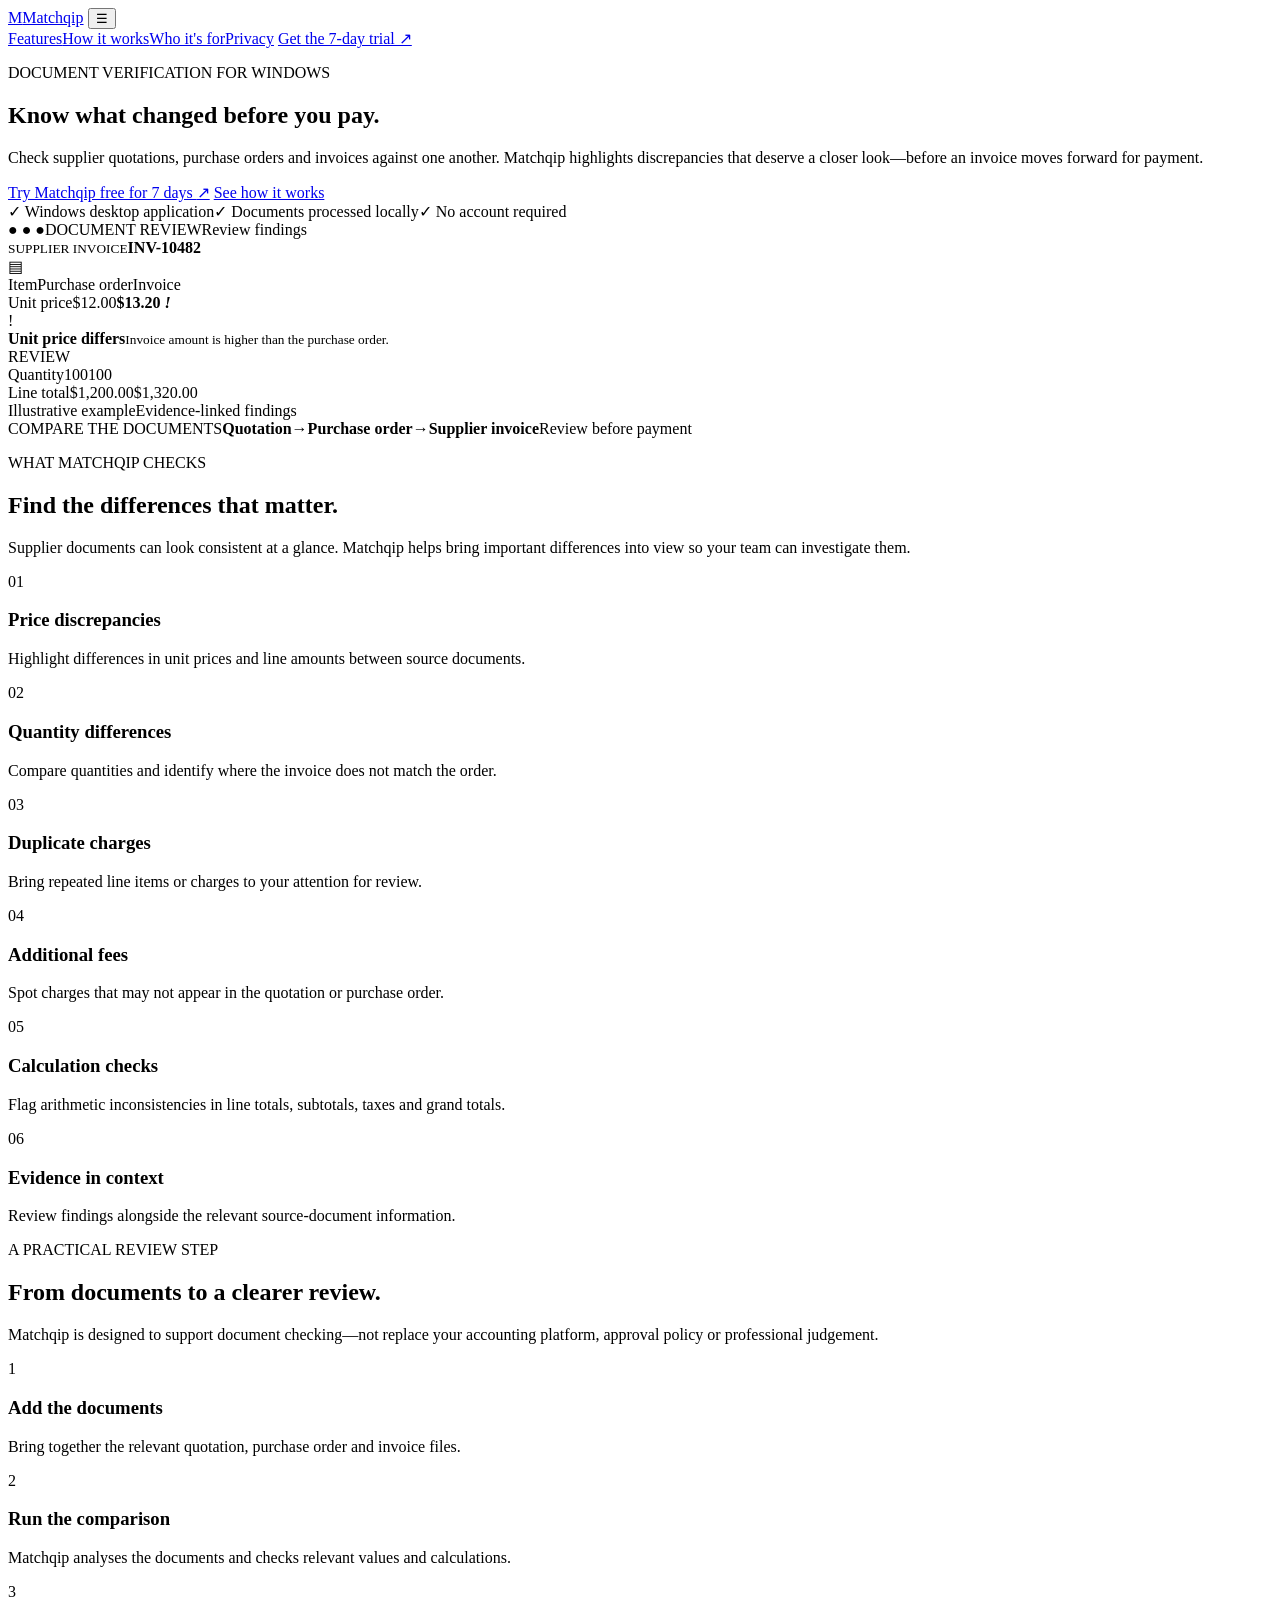
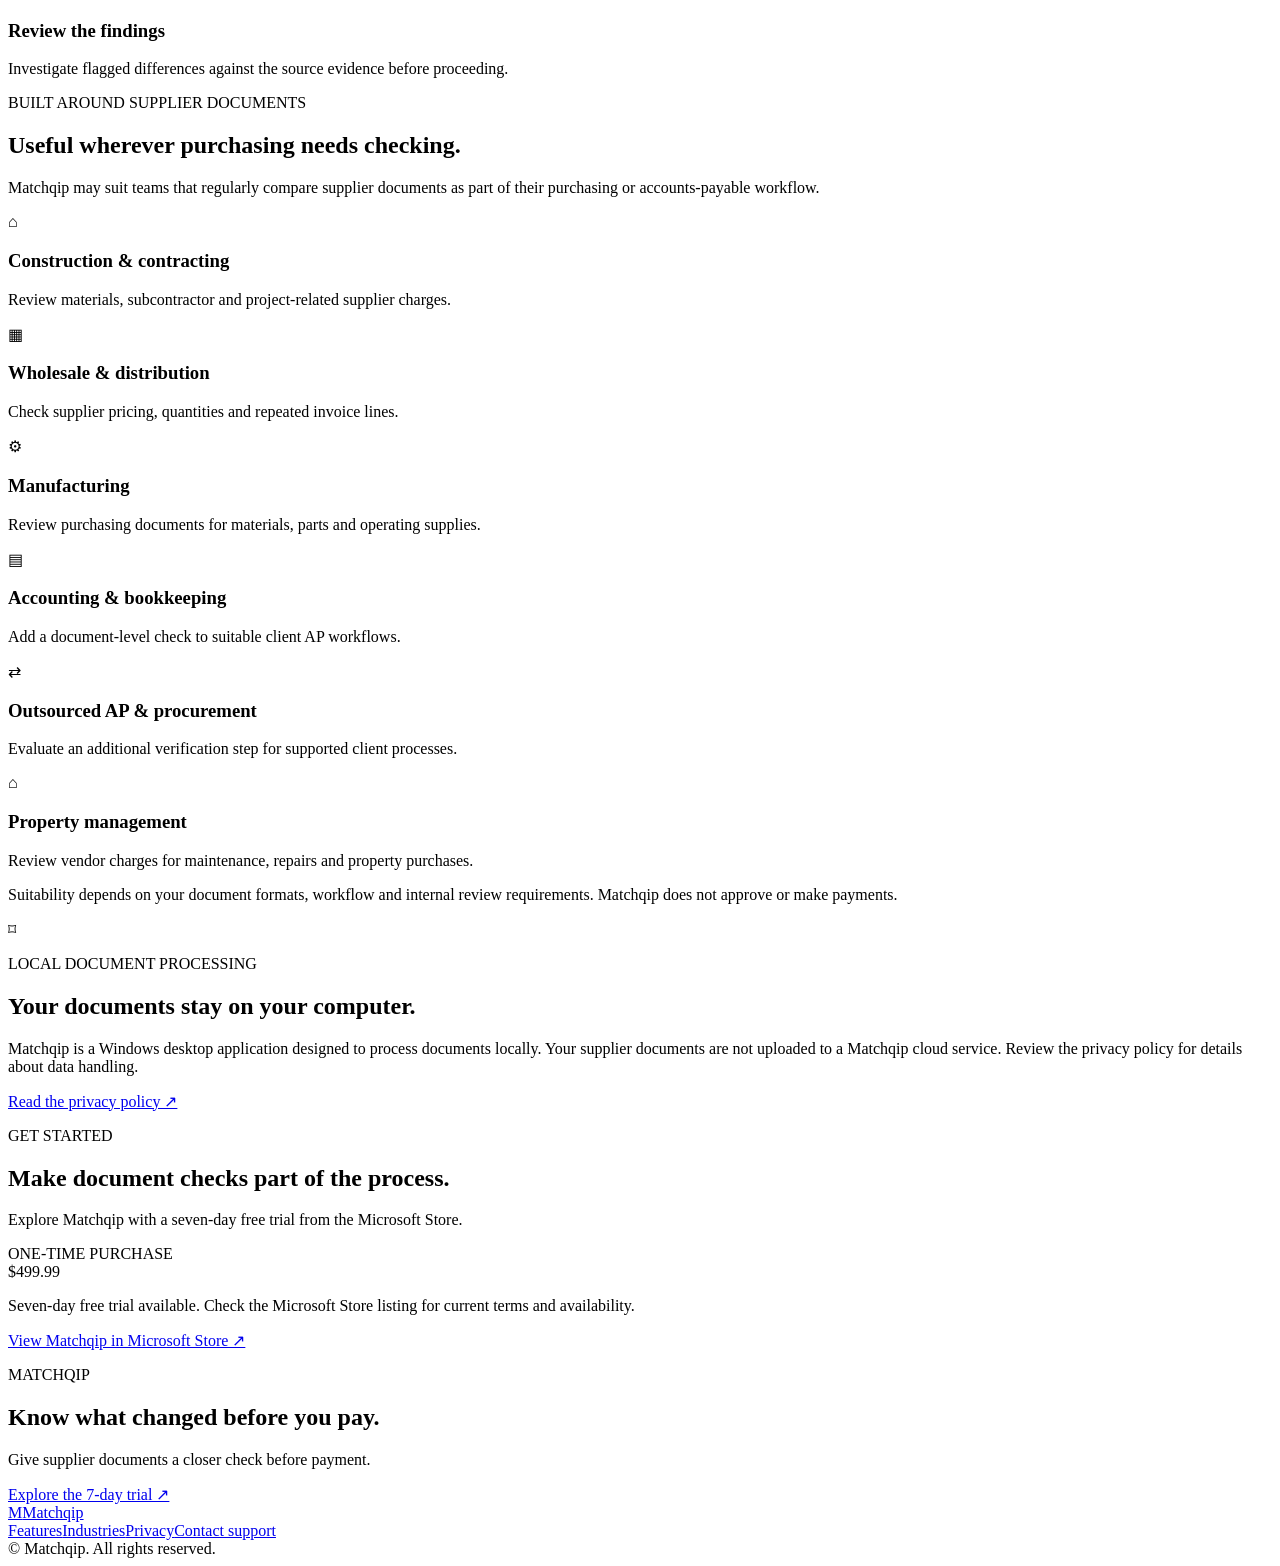
==== index.html @ 27807f55 "Add files via upload" ====
<!doctype html>
<html lang="en">
<head>
  <meta charset="utf-8">
  <meta name="viewport" content="width=device-width, initial-scale=1">
  <title>Matchqip | Verify invoices, quotes and purchase orders before payment</title>
  <meta name="description" content="Matchqip is a Windows desktop tool that compares supplier quotes, purchase orders and invoices, highlighting price, quantity, duplicate-charge and calculation discrepancies.">
  <meta name="theme-color" content="#101827">
  <link rel="canonical" href="https://matchqip.com/">
  <link rel="icon" href="/assets/favicon.svg" type="image/svg+xml">
  <link rel="stylesheet" href="/assets/styles.css">
  <script type="application/ld+json">
  {"@context":"https://schema.org","@type":"SoftwareApplication","name":"Matchqip","applicationCategory":"BusinessApplication","operatingSystem":"Windows","description":"Desktop document verification software for comparing supplier quotations, purchase orders and invoices before payment.","offers":{"@type":"Offer","price":"499.99","priceCurrency":"USD","url":"https://apps.microsoft.com/detail/9PFFLCGH7S1T"},"url":"https://matchqip.com/"}
  </script>
</head>
<body>
<header class="site-header">
  <div class="container nav-wrap">
    <a class="brand" href="/" aria-label="Matchqip home"><span class="brand-mark">M</span><span>Matchqip</span></a>
    <button class="menu-toggle" aria-label="Open navigation" aria-expanded="false">☰</button>
    <nav class="main-nav" aria-label="Main navigation">
      <a href="#features">Features</a><a href="#how-it-works">How it works</a><a href="#industries">Who it's for</a><a href="#privacy">Privacy</a>
      <a class="nav-cta" href="https://apps.microsoft.com/detail/9PFFLCGH7S1T" target="_blank" rel="noopener">Get the 7-day trial ↗</a>
    </nav>
  </div>
</header>
<main>
  <section class="hero">
    <div class="container hero-grid">
      <div class="hero-copy">
        <p class="eyebrow"><span class="eyebrow-dot"></span> DOCUMENT VERIFICATION FOR WINDOWS</p>
        <h1>Know what changed <span>before you pay.</span></h1>
        <p class="hero-lede">Check supplier quotations, purchase orders and invoices against one another. Matchqip highlights discrepancies that deserve a closer look—before an invoice moves forward for payment.</p>
        <div class="hero-actions">
          <a class="button button-primary" href="https://apps.microsoft.com/detail/9PFFLCGH7S1T" target="_blank" rel="noopener">Try Matchqip free for 7 days <span>↗</span></a>
          <a class="button button-secondary" href="#how-it-works">See how it works</a>
        </div>
        <div class="hero-proof"><span>✓ Windows desktop application</span><span>✓ Documents processed locally</span><span>✓ No account required</span></div>
      </div>
      <div class="visual-card" aria-label="Illustration of a document discrepancy review">
        <div class="visual-top"><span class="window-dots">● ● ●</span><span>DOCUMENT REVIEW</span><span class="status-pill">Review findings</span></div>
        <div class="doc-heading"><div><small>SUPPLIER INVOICE</small><strong>INV-10482</strong></div><span class="doc-icon">▤</span></div>
        <div class="doc-row doc-muted"><span>Item</span><span>Purchase order</span><span>Invoice</span></div>
        <div class="doc-row"><span>Unit price</span><span>$12.00</span><b class="difference">$13.20 <i>!</i></b></div>
        <div class="finding"><span class="finding-icon">!</span><div><strong>Unit price differs</strong><small>Invoice amount is higher than the purchase order.</small></div><span class="finding-tag">REVIEW</span></div>
        <div class="doc-row"><span>Quantity</span><span>100</span><span>100</span></div>
        <div class="doc-row"><span>Line total</span><span>$1,200.00</span><span>$1,320.00</span></div>
        <div class="visual-foot"><span>Illustrative example</span><span>Evidence-linked findings</span></div>
      </div>
    </div>
  </section>
  <section class="trust-strip"><div class="container trust-inner"><span>COMPARE THE DOCUMENTS</span><b>Quotation</b><span class="arrow">→</span><b>Purchase order</b><span class="arrow">→</span><b>Supplier invoice</b><span class="trust-end">Review before payment</span></div></section>
  <section class="section" id="features">
    <div class="container">
      <div class="section-intro"><p class="eyebrow">WHAT MATCHQIP CHECKS</p><h2>Find the differences that matter.</h2><p>Supplier documents can look consistent at a glance. Matchqip helps bring important differences into view so your team can investigate them.</p></div>
      <div class="feature-grid">
        <article class="feature"><span class="feature-number">01</span><h3>Price discrepancies</h3><p>Highlight differences in unit prices and line amounts between source documents.</p></article>
        <article class="feature"><span class="feature-number">02</span><h3>Quantity differences</h3><p>Compare quantities and identify where the invoice does not match the order.</p></article>
        <article class="feature"><span class="feature-number">03</span><h3>Duplicate charges</h3><p>Bring repeated line items or charges to your attention for review.</p></article>
        <article class="feature"><span class="feature-number">04</span><h3>Additional fees</h3><p>Spot charges that may not appear in the quotation or purchase order.</p></article>
        <article class="feature"><span class="feature-number">05</span><h3>Calculation checks</h3><p>Flag arithmetic inconsistencies in line totals, subtotals, taxes and grand totals.</p></article>
        <article class="feature"><span class="feature-number">06</span><h3>Evidence in context</h3><p>Review findings alongside the relevant source-document information.</p></article>
      </div>
    </div>
  </section>
  <section class="section section-dark" id="how-it-works">
    <div class="container split">
      <div><p class="eyebrow eyebrow-light">A PRACTICAL REVIEW STEP</p><h2>From documents to a clearer review.</h2><p class="dark-lede">Matchqip is designed to support document checking—not replace your accounting platform, approval policy or professional judgement.</p></div>
      <div class="steps">
        <div class="step"><span>1</span><div><h3>Add the documents</h3><p>Bring together the relevant quotation, purchase order and invoice files.</p></div></div>
        <div class="step"><span>2</span><div><h3>Run the comparison</h3><p>Matchqip analyses the documents and checks relevant values and calculations.</p></div></div>
        <div class="step"><span>3</span><div><h3>Review the findings</h3><p>Investigate flagged differences against the source evidence before proceeding.</p></div></div>
      </div>
    </div>
  </section>
  <section class="section" id="industries">
    <div class="container">
      <div class="section-intro"><p class="eyebrow">BUILT AROUND SUPPLIER DOCUMENTS</p><h2>Useful wherever purchasing needs checking.</h2><p>Matchqip may suit teams that regularly compare supplier documents as part of their purchasing or accounts-payable workflow.</p></div>
      <div class="industry-grid">
        <div class="industry"><span>⌂</span><h3>Construction & contracting</h3><p>Review materials, subcontractor and project-related supplier charges.</p></div>
        <div class="industry"><span>▦</span><h3>Wholesale & distribution</h3><p>Check supplier pricing, quantities and repeated invoice lines.</p></div>
        <div class="industry"><span>⚙</span><h3>Manufacturing</h3><p>Review purchasing documents for materials, parts and operating supplies.</p></div>
        <div class="industry"><span>▤</span><h3>Accounting & bookkeeping</h3><p>Add a document-level check to suitable client AP workflows.</p></div>
        <div class="industry"><span>⇄</span><h3>Outsourced AP & procurement</h3><p>Evaluate an additional verification step for supported client processes.</p></div>
        <div class="industry"><span>⌂</span><h3>Property management</h3><p>Review vendor charges for maintenance, repairs and property purchases.</p></div>
      </div>
      <p class="fine-print centered">Suitability depends on your document formats, workflow and internal review requirements. Matchqip does not approve or make payments.</p>
    </div>
  </section>
  <section class="section privacy-section" id="privacy">
    <div class="container privacy-card">
      <div class="privacy-symbol">⌑</div>
      <div><p class="eyebrow">LOCAL DOCUMENT PROCESSING</p><h2>Your documents stay on your computer.</h2><p>Matchqip is a Windows desktop application designed to process documents locally. Your supplier documents are not uploaded to a Matchqip cloud service. Review the privacy policy for details about data handling.</p><a class="text-link" href="https://alkabalcharlie.github.io/matchqip-privacy/">Read the privacy policy ↗</a></div>
    </div>
  </section>
  <section class="section pricing-section">
    <div class="container pricing-card">
      <div><p class="eyebrow">GET STARTED</p><h2>Make document checks part of the process.</h2><p>Explore Matchqip with a seven-day free trial from the Microsoft Store.</p></div>
      <div class="price-box"><span class="price-label">ONE-TIME PURCHASE</span><div class="price">$499.99</div><p>Seven-day free trial available. Check the Microsoft Store listing for current terms and availability.</p><a class="button button-primary button-full" href="https://apps.microsoft.com/detail/9PFFLCGH7S1T" target="_blank" rel="noopener">View Matchqip in Microsoft Store ↗</a></div>
    </div>
  </section>
  <section class="closing"><div class="container"><p class="eyebrow eyebrow-light">MATCHQIP</p><h2>Know what changed before you pay.</h2><p>Give supplier documents a closer check before payment.</p><a class="button button-light" href="https://apps.microsoft.com/detail/9PFFLCGH7S1T" target="_blank" rel="noopener">Explore the 7-day trial ↗</a></div></section>
</main>
<footer class="site-footer"><div class="container footer-inner"><a class="brand brand-footer" href="/"><span class="brand-mark">M</span><span>Matchqip</span></a><div class="footer-links"><a href="#features">Features</a><a href="#industries">Industries</a><a href="https://alkabalcharlie.github.io/matchqip-privacy/">Privacy</a><a href="mailto:support@matchqip.com">Contact support</a></div><span class="copyright">© <span id="year"></span> Matchqip. All rights reserved.</span></div></footer>
<script src="/assets/main.js"></script>
</body>
</html>
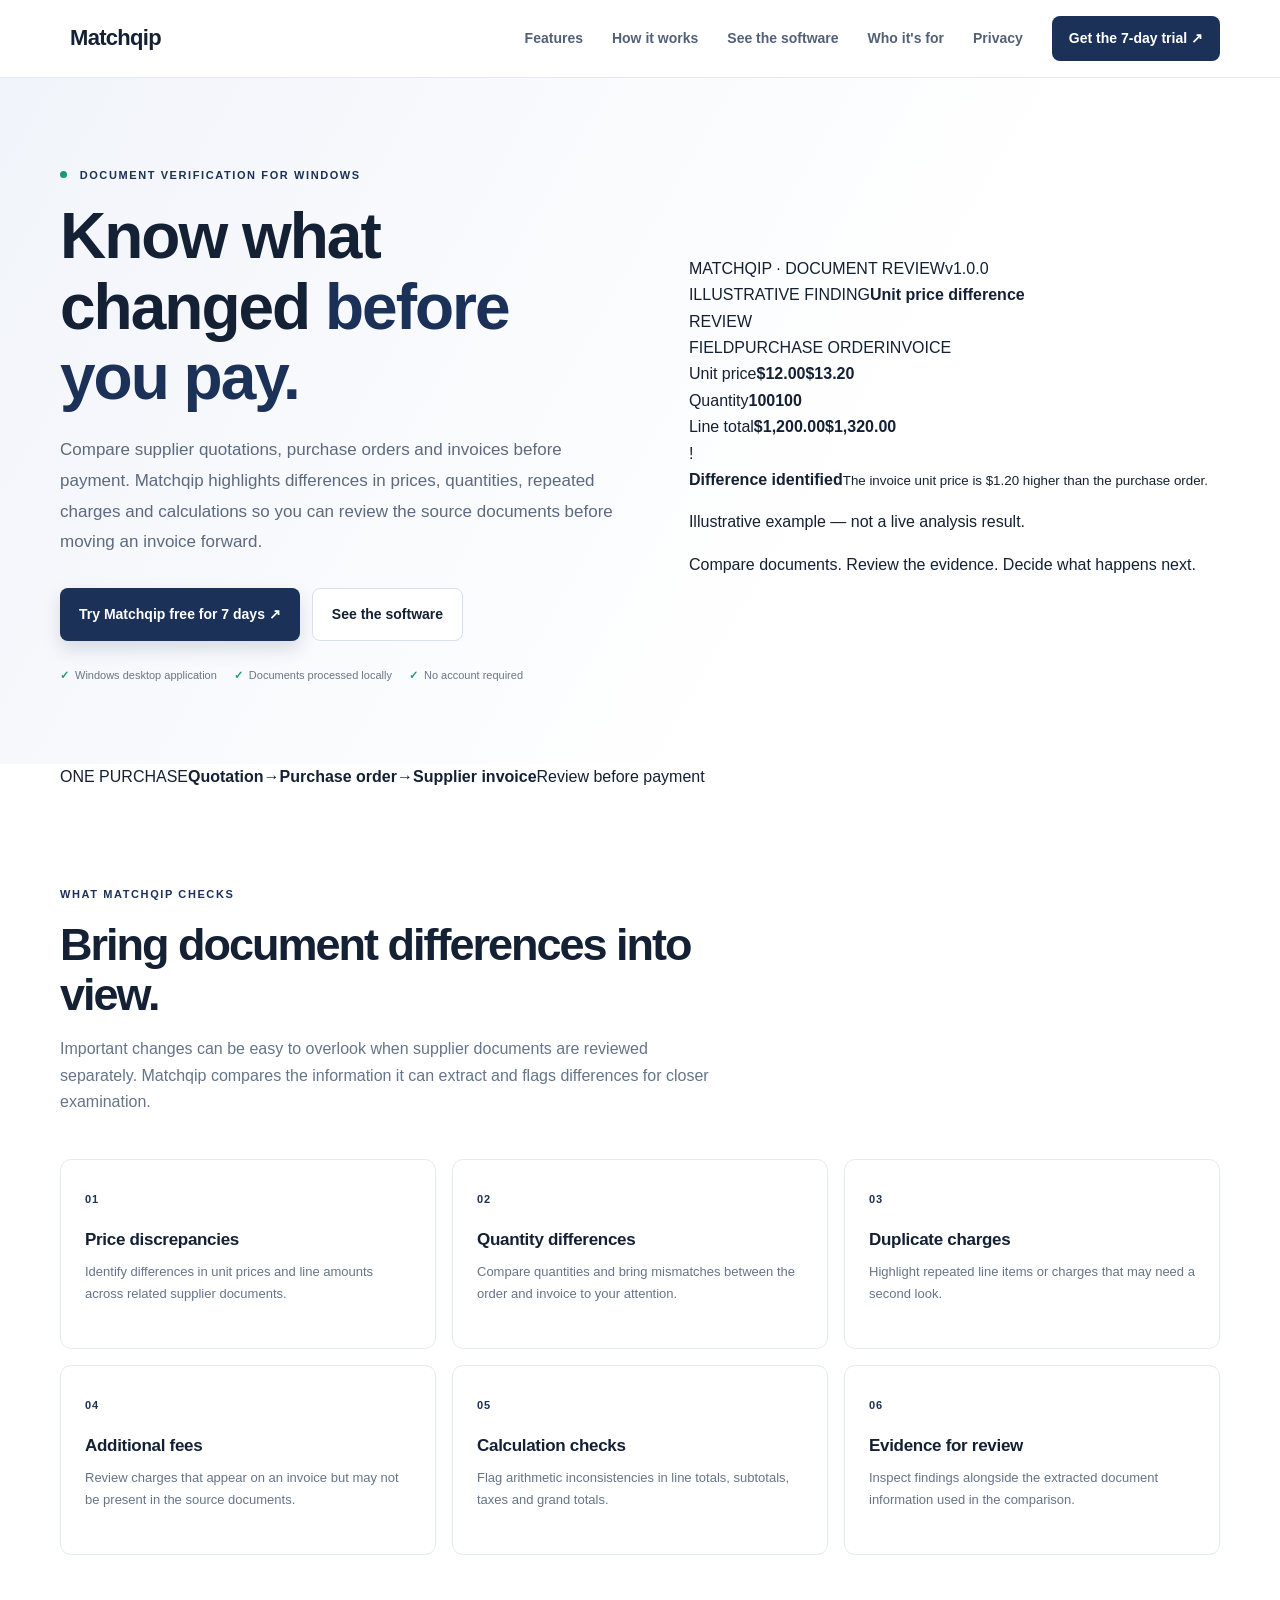
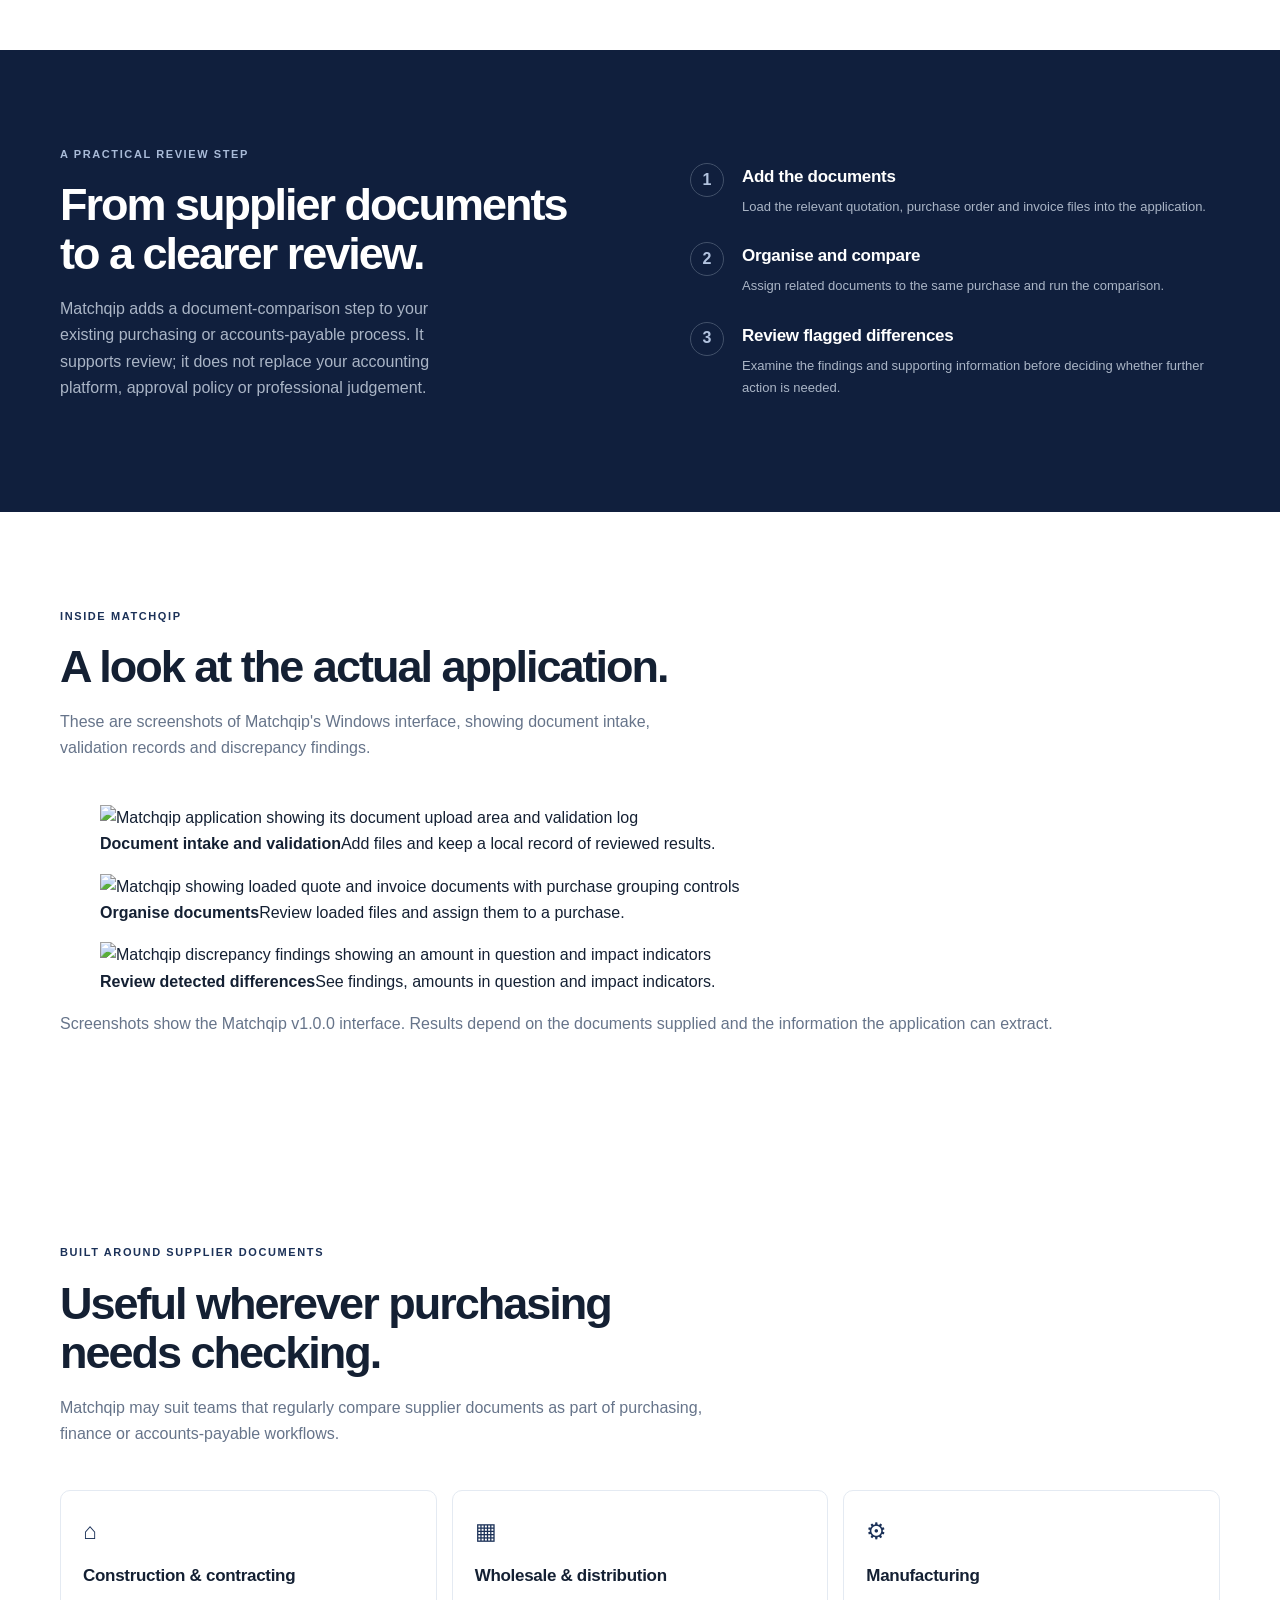
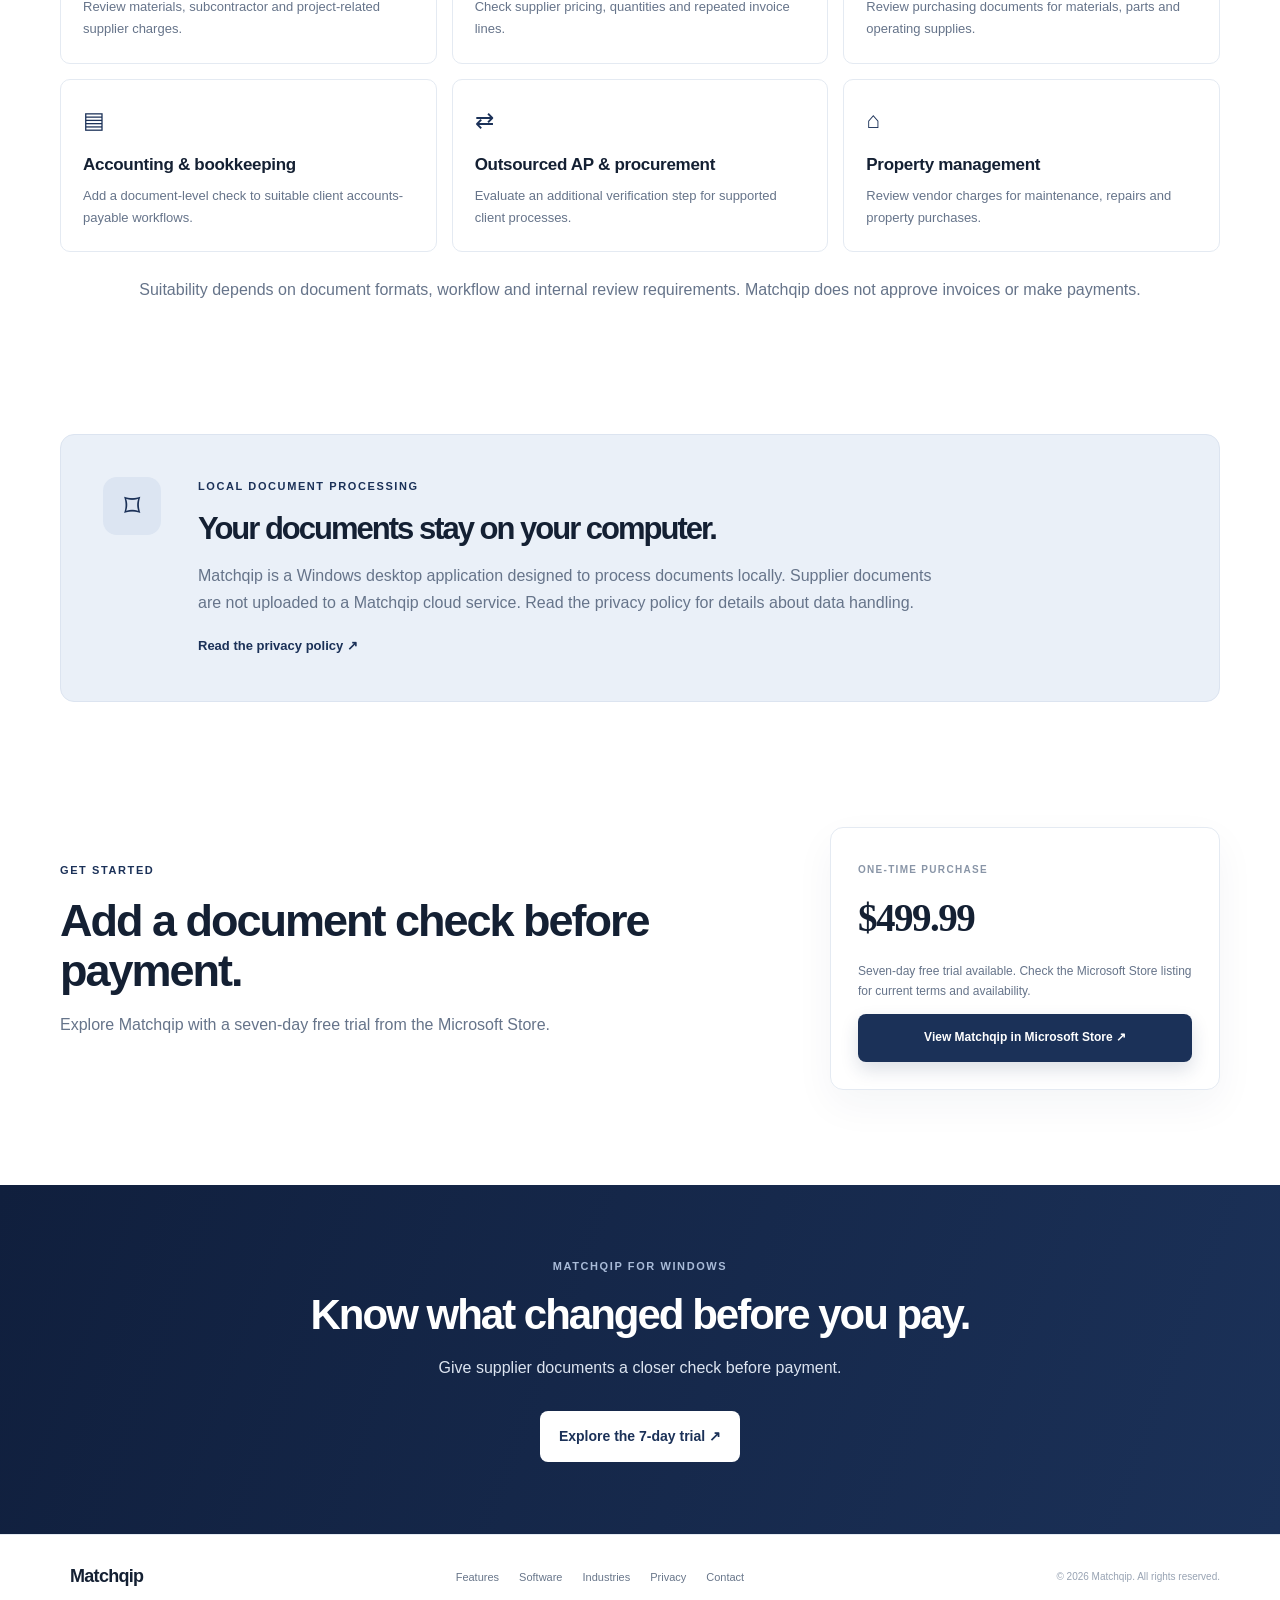
==== commit 1a8b9475: "Update index.html" ====
--- a/index.html
+++ b/index.html
@@ -1,107 +1,97 @@
 <!doctype html>
 <html lang="en">
 <head>
-  <meta charset="utf-8">
-  <meta name="viewport" content="width=device-width, initial-scale=1">
-  <title>Matchqip | Verify invoices, quotes and purchase orders before payment</title>
-  <meta name="description" content="Matchqip is a Windows desktop tool that compares supplier quotes, purchase orders and invoices, highlighting price, quantity, duplicate-charge and calculation discrepancies.">
-  <meta name="theme-color" content="#101827">
-  <link rel="canonical" href="https://matchqip.com/">
-  <link rel="icon" href="/assets/favicon.svg" type="image/svg+xml">
-  <link rel="stylesheet" href="/assets/styles.css">
-  <script type="application/ld+json">
-  {"@context":"https://schema.org","@type":"SoftwareApplication","name":"Matchqip","applicationCategory":"BusinessApplication","operatingSystem":"Windows","description":"Desktop document verification software for comparing supplier quotations, purchase orders and invoices before payment.","offers":{"@type":"Offer","price":"499.99","priceCurrency":"USD","url":"https://apps.microsoft.com/detail/9PFFLCGH7S1T"},"url":"https://matchqip.com/"}
-  </script>
+<meta charset="utf-8">
+<meta name="viewport" content="width=device-width, initial-scale=1">
+<title>Matchqip | Compare supplier invoices, quotes and purchase orders</title>
+<meta name="description" content="Matchqip is Windows desktop software for comparing supplier quotations, purchase orders and invoices. Identify price, quantity, duplicate-charge and calculation differences before payment.">
+<meta name="theme-color" content="#061d3d">
+<link rel="canonical" href="https://matchqip.com/">
+<link rel="icon" href="/assets/matchqip-logo.png" type="image/png">
+<link rel="stylesheet" href="/assets/styles.css">
+<script type="application/ld+json">
+{"@context":"https://schema.org","@type":"SoftwareApplication","name":"Matchqip","applicationCategory":"BusinessApplication","operatingSystem":"Windows","description":"Windows desktop software for comparing supplier quotations, purchase orders and invoices and highlighting document discrepancies for review.","offers":{"@type":"Offer","price":"499.99","priceCurrency":"USD","url":"https://apps.microsoft.com/detail/9PFFLCGH7S1T"},"url":"https://matchqip.com/"}
+</script>
 </head>
 <body>
-<header class="site-header">
-  <div class="container nav-wrap">
-    <a class="brand" href="/" aria-label="Matchqip home"><span class="brand-mark">M</span><span>Matchqip</span></a>
-    <button class="menu-toggle" aria-label="Open navigation" aria-expanded="false">☰</button>
-    <nav class="main-nav" aria-label="Main navigation">
-      <a href="#features">Features</a><a href="#how-it-works">How it works</a><a href="#industries">Who it's for</a><a href="#privacy">Privacy</a>
-      <a class="nav-cta" href="https://apps.microsoft.com/detail/9PFFLCGH7S1T" target="_blank" rel="noopener">Get the 7-day trial ↗</a>
-    </nav>
-  </div>
-</header>
+<header class="site-header"><div class="container nav-wrap">
+<a class="brand" href="/" aria-label="Matchqip home"><img class="brand-logo" src="/assets/matchqip-logo.png" alt=""><span>Matchqip</span></a>
+<button class="menu-toggle" aria-label="Open navigation" aria-expanded="false">☰</button>
+<nav class="main-nav" aria-label="Main navigation">
+<a href="#features">Features</a><a href="#how-it-works">How it works</a><a href="#product">See the software</a><a href="#industries">Who it's for</a><a href="#privacy">Privacy</a>
+<a class="nav-cta" href="https://apps.microsoft.com/detail/9PFFLCGH7S1T" target="_blank" rel="noopener">Get the 7-day trial ↗</a>
+</nav></div></header>
 <main>
-  <section class="hero">
-    <div class="container hero-grid">
-      <div class="hero-copy">
-        <p class="eyebrow"><span class="eyebrow-dot"></span> DOCUMENT VERIFICATION FOR WINDOWS</p>
-        <h1>Know what changed <span>before you pay.</span></h1>
-        <p class="hero-lede">Check supplier quotations, purchase orders and invoices against one another. Matchqip highlights discrepancies that deserve a closer look—before an invoice moves forward for payment.</p>
-        <div class="hero-actions">
-          <a class="button button-primary" href="https://apps.microsoft.com/detail/9PFFLCGH7S1T" target="_blank" rel="noopener">Try Matchqip free for 7 days <span>↗</span></a>
-          <a class="button button-secondary" href="#how-it-works">See how it works</a>
-        </div>
-        <div class="hero-proof"><span>✓ Windows desktop application</span><span>✓ Documents processed locally</span><span>✓ No account required</span></div>
-      </div>
-      <div class="visual-card" aria-label="Illustration of a document discrepancy review">
-        <div class="visual-top"><span class="window-dots">● ● ●</span><span>DOCUMENT REVIEW</span><span class="status-pill">Review findings</span></div>
-        <div class="doc-heading"><div><small>SUPPLIER INVOICE</small><strong>INV-10482</strong></div><span class="doc-icon">▤</span></div>
-        <div class="doc-row doc-muted"><span>Item</span><span>Purchase order</span><span>Invoice</span></div>
-        <div class="doc-row"><span>Unit price</span><span>$12.00</span><b class="difference">$13.20 <i>!</i></b></div>
-        <div class="finding"><span class="finding-icon">!</span><div><strong>Unit price differs</strong><small>Invoice amount is higher than the purchase order.</small></div><span class="finding-tag">REVIEW</span></div>
-        <div class="doc-row"><span>Quantity</span><span>100</span><span>100</span></div>
-        <div class="doc-row"><span>Line total</span><span>$1,200.00</span><span>$1,320.00</span></div>
-        <div class="visual-foot"><span>Illustrative example</span><span>Evidence-linked findings</span></div>
-      </div>
-    </div>
-  </section>
-  <section class="trust-strip"><div class="container trust-inner"><span>COMPARE THE DOCUMENTS</span><b>Quotation</b><span class="arrow">→</span><b>Purchase order</b><span class="arrow">→</span><b>Supplier invoice</b><span class="trust-end">Review before payment</span></div></section>
-  <section class="section" id="features">
-    <div class="container">
-      <div class="section-intro"><p class="eyebrow">WHAT MATCHQIP CHECKS</p><h2>Find the differences that matter.</h2><p>Supplier documents can look consistent at a glance. Matchqip helps bring important differences into view so your team can investigate them.</p></div>
-      <div class="feature-grid">
-        <article class="feature"><span class="feature-number">01</span><h3>Price discrepancies</h3><p>Highlight differences in unit prices and line amounts between source documents.</p></article>
-        <article class="feature"><span class="feature-number">02</span><h3>Quantity differences</h3><p>Compare quantities and identify where the invoice does not match the order.</p></article>
-        <article class="feature"><span class="feature-number">03</span><h3>Duplicate charges</h3><p>Bring repeated line items or charges to your attention for review.</p></article>
-        <article class="feature"><span class="feature-number">04</span><h3>Additional fees</h3><p>Spot charges that may not appear in the quotation or purchase order.</p></article>
-        <article class="feature"><span class="feature-number">05</span><h3>Calculation checks</h3><p>Flag arithmetic inconsistencies in line totals, subtotals, taxes and grand totals.</p></article>
-        <article class="feature"><span class="feature-number">06</span><h3>Evidence in context</h3><p>Review findings alongside the relevant source-document information.</p></article>
-      </div>
-    </div>
-  </section>
-  <section class="section section-dark" id="how-it-works">
-    <div class="container split">
-      <div><p class="eyebrow eyebrow-light">A PRACTICAL REVIEW STEP</p><h2>From documents to a clearer review.</h2><p class="dark-lede">Matchqip is designed to support document checking—not replace your accounting platform, approval policy or professional judgement.</p></div>
-      <div class="steps">
-        <div class="step"><span>1</span><div><h3>Add the documents</h3><p>Bring together the relevant quotation, purchase order and invoice files.</p></div></div>
-        <div class="step"><span>2</span><div><h3>Run the comparison</h3><p>Matchqip analyses the documents and checks relevant values and calculations.</p></div></div>
-        <div class="step"><span>3</span><div><h3>Review the findings</h3><p>Investigate flagged differences against the source evidence before proceeding.</p></div></div>
-      </div>
-    </div>
-  </section>
-  <section class="section" id="industries">
-    <div class="container">
-      <div class="section-intro"><p class="eyebrow">BUILT AROUND SUPPLIER DOCUMENTS</p><h2>Useful wherever purchasing needs checking.</h2><p>Matchqip may suit teams that regularly compare supplier documents as part of their purchasing or accounts-payable workflow.</p></div>
-      <div class="industry-grid">
-        <div class="industry"><span>⌂</span><h3>Construction & contracting</h3><p>Review materials, subcontractor and project-related supplier charges.</p></div>
-        <div class="industry"><span>▦</span><h3>Wholesale & distribution</h3><p>Check supplier pricing, quantities and repeated invoice lines.</p></div>
-        <div class="industry"><span>⚙</span><h3>Manufacturing</h3><p>Review purchasing documents for materials, parts and operating supplies.</p></div>
-        <div class="industry"><span>▤</span><h3>Accounting & bookkeeping</h3><p>Add a document-level check to suitable client AP workflows.</p></div>
-        <div class="industry"><span>⇄</span><h3>Outsourced AP & procurement</h3><p>Evaluate an additional verification step for supported client processes.</p></div>
-        <div class="industry"><span>⌂</span><h3>Property management</h3><p>Review vendor charges for maintenance, repairs and property purchases.</p></div>
-      </div>
-      <p class="fine-print centered">Suitability depends on your document formats, workflow and internal review requirements. Matchqip does not approve or make payments.</p>
-    </div>
-  </section>
-  <section class="section privacy-section" id="privacy">
-    <div class="container privacy-card">
-      <div class="privacy-symbol">⌑</div>
-      <div><p class="eyebrow">LOCAL DOCUMENT PROCESSING</p><h2>Your documents stay on your computer.</h2><p>Matchqip is a Windows desktop application designed to process documents locally. Your supplier documents are not uploaded to a Matchqip cloud service. Review the privacy policy for details about data handling.</p><a class="text-link" href="https://alkabalcharlie.github.io/matchqip-privacy/">Read the privacy policy ↗</a></div>
-    </div>
-  </section>
-  <section class="section pricing-section">
-    <div class="container pricing-card">
-      <div><p class="eyebrow">GET STARTED</p><h2>Make document checks part of the process.</h2><p>Explore Matchqip with a seven-day free trial from the Microsoft Store.</p></div>
-      <div class="price-box"><span class="price-label">ONE-TIME PURCHASE</span><div class="price">$499.99</div><p>Seven-day free trial available. Check the Microsoft Store listing for current terms and availability.</p><a class="button button-primary button-full" href="https://apps.microsoft.com/detail/9PFFLCGH7S1T" target="_blank" rel="noopener">View Matchqip in Microsoft Store ↗</a></div>
-    </div>
-  </section>
-  <section class="closing"><div class="container"><p class="eyebrow eyebrow-light">MATCHQIP</p><h2>Know what changed before you pay.</h2><p>Give supplier documents a closer check before payment.</p><a class="button button-light" href="https://apps.microsoft.com/detail/9PFFLCGH7S1T" target="_blank" rel="noopener">Explore the 7-day trial ↗</a></div></section>
+<section class="hero"><div class="container hero-grid">
+<div class="hero-copy">
+<p class="eyebrow"><span class="eyebrow-dot"></span> DOCUMENT VERIFICATION FOR WINDOWS</p>
+<h1>Know what changed <span>before you pay.</span></h1>
+<p class="hero-lede">Compare supplier quotations, purchase orders and invoices before payment. Matchqip highlights differences in prices, quantities, repeated charges and calculations so you can review the source documents before moving an invoice forward.</p>
+<div class="hero-actions"><a class="button button-primary" href="https://apps.microsoft.com/detail/9PFFLCGH7S1T" target="_blank" rel="noopener">Try Matchqip free for 7 days ↗</a><a class="button button-secondary" href="#product">See the software</a></div>
+<div class="hero-proof"><span>Windows desktop application</span><span>Documents processed locally</span><span>No account required</span></div>
+</div>
+<div class="hero-product"><div class="product-window">
+<div class="product-window-bar"><span class="window-controls"><i></i><i></i><i></i></span><span>MATCHQIP · DOCUMENT REVIEW</span><span>v1.0.0</span></div>
+<div class="comparison-preview">
+<div class="comparison-title"><div><span class="mini-label">ILLUSTRATIVE FINDING</span><strong>Unit price difference</strong></div><span class="review-tag">REVIEW</span></div>
+<div class="comparison-head"><span>FIELD</span><span>PURCHASE ORDER</span><span>INVOICE</span></div>
+<div class="comparison-row"><span>Unit price</span><strong>$12.00</strong><strong class="changed">$13.20</strong></div>
+<div class="comparison-row"><span>Quantity</span><strong>100</strong><strong>100</strong></div>
+<div class="comparison-row"><span>Line total</span><strong>$1,200.00</strong><strong class="changed">$1,320.00</strong></div>
+<div class="difference-note"><span class="alert-mark">!</span><div><strong>Difference identified</strong><small>The invoice unit price is $1.20 higher than the purchase order.</small></div></div>
+<p class="illustration-note">Illustrative example — not a live analysis result.</p>
+</div></div><p class="hero-caption">Compare documents. Review the evidence. Decide what happens next.</p></div>
+</div></section>
+<section class="document-flow"><div class="container flow-inner"><span class="flow-label">ONE PURCHASE</span><strong>Quotation</strong><span class="flow-arrow">→</span><strong>Purchase order</strong><span class="flow-arrow">→</span><strong>Supplier invoice</strong><span class="flow-end">Review before payment</span></div></section>
+<section class="section" id="features"><div class="container">
+<div class="section-intro"><p class="eyebrow">WHAT MATCHQIP CHECKS</p><h2>Bring document differences into view.</h2><p>Important changes can be easy to overlook when supplier documents are reviewed separately. Matchqip compares the information it can extract and flags differences for closer examination.</p></div>
+<div class="feature-grid">
+<article class="feature"><span class="feature-number">01</span><h3>Price discrepancies</h3><p>Identify differences in unit prices and line amounts across related supplier documents.</p></article>
+<article class="feature"><span class="feature-number">02</span><h3>Quantity differences</h3><p>Compare quantities and bring mismatches between the order and invoice to your attention.</p></article>
+<article class="feature"><span class="feature-number">03</span><h3>Duplicate charges</h3><p>Highlight repeated line items or charges that may need a second look.</p></article>
+<article class="feature"><span class="feature-number">04</span><h3>Additional fees</h3><p>Review charges that appear on an invoice but may not be present in the source documents.</p></article>
+<article class="feature"><span class="feature-number">05</span><h3>Calculation checks</h3><p>Flag arithmetic inconsistencies in line totals, subtotals, taxes and grand totals.</p></article>
+<article class="feature"><span class="feature-number">06</span><h3>Evidence for review</h3><p>Inspect findings alongside the extracted document information used in the comparison.</p></article>
+</div></div></section>
+<section class="section section-dark" id="how-it-works"><div class="container split">
+<div><p class="eyebrow eyebrow-light">A PRACTICAL REVIEW STEP</p><h2>From supplier documents to a clearer review.</h2><p class="dark-lede">Matchqip adds a document-comparison step to your existing purchasing or accounts-payable process. It supports review; it does not replace your accounting platform, approval policy or professional judgement.</p></div>
+<div class="steps">
+<div class="step"><span>1</span><div><h3>Add the documents</h3><p>Load the relevant quotation, purchase order and invoice files into the application.</p></div></div>
+<div class="step"><span>2</span><div><h3>Organise and compare</h3><p>Assign related documents to the same purchase and run the comparison.</p></div></div>
+<div class="step"><span>3</span><div><h3>Review flagged differences</h3><p>Examine the findings and supporting information before deciding whether further action is needed.</p></div></div>
+</div></div></section>
+<section class="section product-section" id="product"><div class="container">
+<div class="section-intro"><p class="eyebrow">INSIDE MATCHQIP</p><h2>A look at the actual application.</h2><p>These are screenshots of Matchqip's Windows interface, showing document intake, validation records and discrepancy findings.</p></div>
+<div class="screenshot-grid">
+<figure class="screenshot-card screenshot-wide"><img src="/assets/app-upload-validation.png" alt="Matchqip application showing its document upload area and validation log" loading="lazy"><figcaption><strong>Document intake and validation</strong><span>Add files and keep a local record of reviewed results.</span></figcaption></figure>
+<figure class="screenshot-card"><img src="/assets/app-documents-list.png" alt="Matchqip showing loaded quote and invoice documents with purchase grouping controls" loading="lazy"><figcaption><strong>Organise documents</strong><span>Review loaded files and assign them to a purchase.</span></figcaption></figure>
+<figure class="screenshot-card"><img src="/assets/app-discrepancy-findings.png" alt="Matchqip discrepancy findings showing an amount in question and impact indicators" loading="lazy"><figcaption><strong>Review detected differences</strong><span>See findings, amounts in question and impact indicators.</span></figcaption></figure>
+</div><p class="screenshot-disclaimer">Screenshots show the Matchqip v1.0.0 interface. Results depend on the documents supplied and the information the application can extract.</p>
+</div></section>
+<section class="section" id="industries"><div class="container">
+<div class="section-intro"><p class="eyebrow">BUILT AROUND SUPPLIER DOCUMENTS</p><h2>Useful wherever purchasing needs checking.</h2><p>Matchqip may suit teams that regularly compare supplier documents as part of purchasing, finance or accounts-payable workflows.</p></div>
+<div class="industry-grid">
+<div class="industry"><span>⌂</span><h3>Construction & contracting</h3><p>Review materials, subcontractor and project-related supplier charges.</p></div>
+<div class="industry"><span>▦</span><h3>Wholesale & distribution</h3><p>Check supplier pricing, quantities and repeated invoice lines.</p></div>
+<div class="industry"><span>⚙</span><h3>Manufacturing</h3><p>Review purchasing documents for materials, parts and operating supplies.</p></div>
+<div class="industry"><span>▤</span><h3>Accounting & bookkeeping</h3><p>Add a document-level check to suitable client accounts-payable workflows.</p></div>
+<div class="industry"><span>⇄</span><h3>Outsourced AP & procurement</h3><p>Evaluate an additional verification step for supported client processes.</p></div>
+<div class="industry"><span>⌂</span><h3>Property management</h3><p>Review vendor charges for maintenance, repairs and property purchases.</p></div>
+</div><p class="fine-print centered">Suitability depends on document formats, workflow and internal review requirements. Matchqip does not approve invoices or make payments.</p>
+</div></section>
+<section class="section privacy-section" id="privacy"><div class="container privacy-card">
+<div class="privacy-symbol">⌑</div><div><p class="eyebrow">LOCAL DOCUMENT PROCESSING</p><h2>Your documents stay on your computer.</h2><p>Matchqip is a Windows desktop application designed to process documents locally. Supplier documents are not uploaded to a Matchqip cloud service. Read the privacy policy for details about data handling.</p><a class="text-link" href="https://alkabalcharlie.github.io/matchqip-privacy/" target="_blank" rel="noopener">Read the privacy policy ↗</a></div>
+</div></section>
+<section class="section pricing-section"><div class="container pricing-card">
+<div><p class="eyebrow">GET STARTED</p><h2>Add a document check before payment.</h2><p>Explore Matchqip with a seven-day free trial from the Microsoft Store.</p></div>
+<div class="price-box"><span class="price-label">ONE-TIME PURCHASE</span><div class="price">$499.99</div><p>Seven-day free trial available. Check the Microsoft Store listing for current terms and availability.</p><a class="button button-primary button-full" href="https://apps.microsoft.com/detail/9PFFLCGH7S1T" target="_blank" rel="noopener">View Matchqip in Microsoft Store ↗</a></div>
+</div></section>
+<section class="closing"><div class="container"><p class="eyebrow eyebrow-light">MATCHQIP FOR WINDOWS</p><h2>Know what changed before you pay.</h2><p>Give supplier documents a closer check before payment.</p><a class="button button-light" href="https://apps.microsoft.com/detail/9PFFLCGH7S1T" target="_blank" rel="noopener">Explore the 7-day trial ↗</a></div></section>
 </main>
-<footer class="site-footer"><div class="container footer-inner"><a class="brand brand-footer" href="/"><span class="brand-mark">M</span><span>Matchqip</span></a><div class="footer-links"><a href="#features">Features</a><a href="#industries">Industries</a><a href="https://alkabalcharlie.github.io/matchqip-privacy/">Privacy</a><a href="mailto:support@matchqip.com">Contact support</a></div><span class="copyright">© <span id="year"></span> Matchqip. All rights reserved.</span></div></footer>
-<script src="/assets/main.js"></script>
-</body>
-</html>
+<footer class="site-footer"><div class="container footer-inner">
+<a class="brand brand-footer" href="/" aria-label="Matchqip home"><img class="brand-logo" src="/assets/matchqip-logo.png" alt=""><span>Matchqip</span></a>
+<div class="footer-links"><a href="#features">Features</a><a href="#product">Software</a><a href="#industries">Industries</a><a href="https://alkabalcharlie.github.io/matchqip-privacy/">Privacy</a><a href="mailto:chuka.cokafor@gmail.com">Contact</a></div>
+<span class="copyright">© 2026 Matchqip. All rights reserved.</span>
+</div></footer>
+<script src="/main.js"></script>
+</body></html>
--- a/assets/styles.css
+++ b/assets/styles.css
@@ -0,0 +1,842 @@
+
+@import url('https://fonts.googleapis.com/css2?family=DM+Sans:wght@400;500;600;700&family=Manrope:wght@400;500;600;700;800&display=swap');
+
+:root {
+  --ink: #142033;
+  --muted: #66748a;
+  --blue: #1B3158;
+  --blue2: #101F3D;
+  --line: #e4eaf2;
+  --pale: #f5f8fc;
+  --dark: #101F3D;
+  --white: #fff;
+  --green: #1b9a70;
+}
+
+* { box-sizing: border-box; }
+
+html {
+  scroll-behavior: smooth;
+  scroll-padding-top: 88px;
+}
+
+body {
+  margin: 0;
+  color: var(--ink);
+  font-family: "DM Sans", Arial, sans-serif;
+  line-height: 1.65;
+}
+
+a {
+  color: inherit;
+  text-decoration: none;
+}
+
+.container {
+  width: min(1160px, calc(100% - 48px));
+  margin: auto;
+}
+
+/* HEADER AND NAVIGATION */
+
+.site-header {
+  height: 78px;
+  background: #fff;
+  border-bottom: 1px solid var(--line);
+  position: sticky;
+  top: 0;
+  z-index: 20;
+}
+
+.nav-wrap {
+  height: 100%;
+  display: flex;
+  align-items: center;
+  justify-content: space-between;
+}
+
+.brand {
+  display: flex;
+  align-items: center;
+  gap: 10px;
+  font-family: Manrope, sans-serif;
+  font-size: 22px;
+  font-weight: 800;
+  letter-spacing: -.7px;
+}
+
+.brand-mark {
+  width: 34px;
+  height: 34px;
+  border-radius: 10px;
+  background: var(--blue);
+  color: #fff;
+  display: grid;
+  place-items: center;
+  font-weight: 800;
+}
+
+.main-nav {
+  display: flex;
+  align-items: center;
+  gap: 29px;
+  font-size: 14px;
+  font-weight: 600;
+  color: #526078;
+}
+
+.main-nav a:hover,
+.footer-links a:hover {
+  color: var(--blue);
+}
+
+.nav-cta {
+  padding: 11px 17px;
+  border-radius: 8px;
+  background: var(--blue);
+  color: #fff !important;
+}
+
+.menu-toggle {
+  display: none;
+  background: none;
+  border: 0;
+  font-size: 25px;
+  color: var(--ink);
+}
+
+/* HERO */
+
+.hero {
+  background: linear-gradient(120deg, #f1f4fa 0%, #fff 65%);
+  padding: 88px 0 80px;
+  overflow: hidden;
+}
+
+.hero-grid {
+  display: grid;
+  grid-template-columns: 1.03fr .97fr;
+  gap: 65px;
+  align-items: center;
+}
+
+.eyebrow {
+  font-size: 11px;
+  font-weight: 700;
+  letter-spacing: 1.6px;
+  color: var(--blue);
+  margin: 0 0 17px;
+}
+
+.eyebrow-dot {
+  display: inline-block;
+  width: 7px;
+  height: 7px;
+  border-radius: 50%;
+  background: var(--green);
+  margin: 0 8px 1px 0;
+}
+
+.hero h1,
+.section h2,
+.closing h2 {
+  font-family: Manrope, sans-serif;
+  letter-spacing: -2px;
+  line-height: 1.1;
+  font-weight: 800;
+}
+
+.hero h1 {
+  font-size: clamp(42px, 5vw, 65px);
+  margin: 0 0 23px;
+  max-width: 650px;
+}
+
+.hero h1 span {
+  color: var(--blue);
+}
+
+.hero-lede {
+  font-size: 17px;
+  color: #5c6a80;
+  max-width: 570px;
+  line-height: 1.8;
+}
+
+.hero-actions {
+  display: flex;
+  gap: 12px;
+  flex-wrap: wrap;
+  margin: 30px 0 25px;
+}
+
+.button {
+  display: inline-flex;
+  align-items: center;
+  justify-content: center;
+  gap: 12px;
+  border-radius: 8px;
+  padding: 14px 19px;
+  font-weight: 700;
+  font-size: 14px;
+  transition: .2s;
+}
+
+.button-primary {
+  background: var(--blue);
+  color: #fff;
+  box-shadow: 0 8px 18px #1b315826;
+}
+
+.button-primary:hover {
+  background: var(--blue2);
+  transform: translateY(-1px);
+}
+
+.button-secondary {
+  border: 1px solid #d8e0ec;
+  background: #fff;
+  color: var(--ink);
+}
+
+.hero-proof {
+  display: flex;
+  flex-wrap: wrap;
+  gap: 17px;
+  color: #68768a;
+  font-size: 11px;
+}
+
+.hero-proof span:before {
+  content: "✓";
+  color: var(--green);
+  font-weight: 800;
+  margin-right: 6px;
+}
+
+/* DOCUMENT DEMONSTRATION */
+
+.visual-card {
+  background: #fff;
+  border: 1px solid #e0e7f1;
+  border-radius: 15px;
+  padding: 21px;
+  box-shadow: 0 25px 65px #172b4d14;
+  transform: rotate(1deg);
+}
+
+.visual-top {
+  display: flex;
+  justify-content: space-between;
+  align-items: center;
+  color: #8995a8;
+  font-size: 9px;
+  letter-spacing: 1px;
+  font-weight: 700;
+  padding-bottom: 18px;
+  border-bottom: 1px solid var(--line);
+}
+
+.window-dots {
+  color: #b7c2d1;
+  letter-spacing: 3px;
+}
+
+.status-pill {
+  background: #eaf8f2;
+  color: #16825f;
+  border-radius: 20px;
+  padding: 5px 9px;
+  letter-spacing: 0;
+}
+
+.doc-heading {
+  display: flex;
+  justify-content: space-between;
+  align-items: center;
+  padding: 23px 4px;
+}
+
+.doc-heading small {
+  display: block;
+  color: #8995a8;
+  font-size: 9px;
+  letter-spacing: 1px;
+}
+
+.doc-heading strong {
+  font-family: Manrope;
+  font-size: 20px;
+}
+
+.doc-icon {
+  font-size: 28px;
+  color: #9aa9bf;
+}
+
+.doc-row {
+  display: grid;
+  grid-template-columns: 1.1fr 1fr 1fr;
+  padding: 12px 10px;
+  border-bottom: 1px solid #edf0f5;
+  font-size: 12px;
+  color: #647187;
+}
+
+.doc-muted {
+  background: #f7f9fc;
+  font-size: 10px;
+  font-weight: 700;
+  color: #8b97a9;
+}
+
+.doc-row b {
+  color: #d65a43;
+}
+
+.difference i {
+  font-style: normal;
+  background: #ffebe7;
+  border-radius: 50%;
+  padding: 1px 6px;
+}
+
+.finding {
+  display: flex;
+  align-items: center;
+  gap: 11px;
+  padding: 15px 10px;
+  margin: 12px 0;
+  background: #fff8f6;
+  border: 1px solid #f8d9d2;
+  border-radius: 8px;
+}
+
+.finding-icon {
+  width: 23px;
+  height: 23px;
+  border-radius: 50%;
+  background: #fce4df;
+  color: #c84d37;
+  display: grid;
+  place-items: center;
+  font-weight: 800;
+}
+
+.finding strong {
+  display: block;
+  font-size: 12px;
+}
+
+.finding small {
+  display: block;
+  color: #7d899b;
+  font-size: 10px;
+}
+
+.finding-tag {
+  margin-left: auto;
+  font-size: 8px;
+  letter-spacing: .8px;
+  color: #c84d37;
+  font-weight: 800;
+}
+
+.visual-foot {
+  display: flex;
+  justify-content: space-between;
+  color: #a0aaba;
+  font-size: 9px;
+  padding: 13px 4px 0;
+}
+
+/* TRUST STRIP */
+
+.trust-strip {
+  border-top: 1px solid var(--line);
+  border-bottom: 1px solid var(--line);
+  padding: 20px 0;
+}
+
+.trust-inner {
+  display: flex;
+  align-items: center;
+  justify-content: space-between;
+  gap: 15px;
+  font-size: 12px;
+  color: #65738a;
+}
+
+.trust-inner > span:first-child {
+  font-size: 10px;
+  letter-spacing: 1.2px;
+  font-weight: 700;
+  color: #9aa5b5;
+}
+
+.trust-inner b {
+  color: #293950;
+}
+
+.arrow {
+  color: var(--blue);
+  font-size: 18px;
+}
+
+.trust-end {
+  color: var(--green);
+  font-weight: 700;
+}
+
+/* GENERAL SECTIONS */
+
+.section {
+  padding: 95px 0;
+}
+
+.section-intro {
+  max-width: 650px;
+  margin-bottom: 43px;
+}
+
+.section h2,
+.closing h2 {
+  font-size: clamp(32px, 4vw, 45px);
+  margin: 0 0 17px;
+}
+
+.section-intro > p:last-child,
+.section > .container > p {
+  color: var(--muted);
+  font-size: 16px;
+}
+
+/* FEATURES */
+
+.feature-grid {
+  display: grid;
+  grid-template-columns: repeat(3, 1fr);
+  gap: 16px;
+}
+
+.feature {
+  border: 1px solid var(--line);
+  border-radius: 11px;
+  padding: 25px 24px;
+  min-height: 190px;
+  background: #fff;
+}
+
+.feature-number {
+  font-size: 11px;
+  color: var(--blue);
+  font-weight: 800;
+  letter-spacing: 1px;
+}
+
+.feature h3,
+.industry h3,
+.step h3 {
+  font-family: Manrope, sans-serif;
+  font-size: 17px;
+  margin: 15px 0 7px;
+  letter-spacing: -.3px;
+}
+
+.feature p,
+.industry p,
+.step p {
+  font-size: 13px;
+  color: var(--muted);
+  margin: 0;
+  line-height: 1.7;
+}
+
+/* DARK SECTION AND PROCESS */
+
+.section-dark {
+  background: var(--dark);
+  color: #fff;
+}
+
+.split {
+  display: grid;
+  grid-template-columns: 1fr 1fr;
+  gap: 100px;
+  align-items: center;
+}
+
+.eyebrow-light {
+  color: #a9bbd8;
+}
+
+.dark-lede {
+  color: #aab5c6;
+  max-width: 420px;
+}
+
+.steps {
+  display: grid;
+  gap: 24px;
+}
+
+.step {
+  display: flex;
+  gap: 18px;
+}
+
+.step > span {
+  flex: 0 0 34px;
+  height: 34px;
+  border: 1px solid #42516a;
+  border-radius: 50%;
+  display: grid;
+  place-items: center;
+  color: #b2c3df;
+  font-weight: 700;
+}
+
+.step h3 {
+  margin: 0 0 5px;
+  color: #fff;
+}
+
+.step p {
+  color: #aab5c6;
+}
+
+/* INDUSTRIES */
+
+.industry-grid {
+  display: grid;
+  grid-template-columns: repeat(3, 1fr);
+  gap: 15px;
+}
+
+.industry {
+  border: 1px solid var(--line);
+  border-radius: 10px;
+  padding: 22px;
+}
+
+.industry > span {
+  font-size: 23px;
+  color: var(--blue);
+}
+
+.industry h3 {
+  margin: 11px 0 6px;
+}
+
+.fine-print {
+  font-size: 11px;
+  color: #8995a7;
+}
+
+.centered {
+  text-align: center;
+  margin-top: 25px;
+}
+
+/* PRIVACY */
+
+.privacy-section {
+  padding-top: 20px;
+}
+
+.privacy-card {
+  background: #eaf0f8;
+  border: 1px solid #dce4f0;
+  border-radius: 14px;
+  padding: 42px;
+  display: grid;
+  grid-template-columns: 70px 1fr;
+  gap: 25px;
+  align-items: start;
+}
+
+.privacy-symbol {
+  width: 58px;
+  height: 58px;
+  border-radius: 14px;
+  background: #dce5f2;
+  color: var(--blue);
+  font-size: 32px;
+  display: grid;
+  place-items: center;
+}
+
+.privacy-card h2 {
+  font-size: 31px;
+}
+
+.privacy-card p:not(.eyebrow) {
+  max-width: 750px;
+  color: var(--muted);
+}
+
+.text-link {
+  color: var(--blue);
+  font-weight: 700;
+  font-size: 13px;
+}
+
+/* PRICING */
+
+.pricing-section {
+  padding-top: 30px;
+}
+
+.pricing-card {
+  display: grid;
+  grid-template-columns: 1fr 390px;
+  gap: 60px;
+  align-items: center;
+}
+
+.pricing-card > div:first-child p:last-child {
+  color: var(--muted);
+}
+
+.price-box {
+  border: 1px solid var(--line);
+  border-radius: 13px;
+  padding: 27px;
+  box-shadow: 0 15px 40px #1d35500c;
+}
+
+.price-label {
+  font-size: 10px;
+  letter-spacing: 1.3px;
+  color: #8995a7;
+  font-weight: 800;
+}
+
+.price {
+  font-family: Manrope;
+  font-size: 39px;
+  font-weight: 800;
+  letter-spacing: -1.5px;
+  margin: 5px 0;
+}
+
+.price-box p {
+  font-size: 12px;
+  color: var(--muted);
+}
+
+.button-full {
+  width: 100%;
+  font-size: 12px;
+}
+
+/* CLOSING CTA */
+
+.closing {
+  background: linear-gradient(110deg, #101F3D, #1B3158);
+  color: #fff;
+  padding: 72px 0;
+  text-align: center;
+}
+
+.closing h2 {
+  font-size: 42px;
+}
+
+.closing p:not(.eyebrow) {
+  color: #dce4f0;
+}
+
+.button-light {
+  background: #fff;
+  color: #1B3158;
+  margin-top: 14px;
+}
+
+/* FOOTER */
+
+.site-footer {
+  padding: 27px 0;
+  border-top: 1px solid var(--line);
+}
+
+.footer-inner {
+  display: flex;
+  align-items: center;
+  justify-content: space-between;
+  gap: 20px;
+}
+
+.brand-footer {
+  font-size: 18px;
+}
+
+.brand-footer .brand-mark {
+  width: 29px;
+  height: 29px;
+  border-radius: 8px;
+  font-size: 15px;
+}
+
+.footer-links {
+  display: flex;
+  gap: 20px;
+  color: #68768a;
+  font-size: 11px;
+}
+
+.copyright {
+  font-size: 10px;
+  color: #98a3b3;
+}
+
+/* TABLET */
+
+@media (max-width: 900px) {
+  .hero-grid {
+    gap: 35px;
+  }
+
+  .main-nav {
+    gap: 15px;
+  }
+
+  .split {
+    gap: 45px;
+  }
+
+  .trust-inner {
+    flex-wrap: wrap;
+    justify-content: center;
+  }
+
+  .trust-end {
+    width: 100%;
+    text-align: center;
+  }
+}
+
+/* MOBILE */
+
+@media (max-width: 700px) {
+  .container {
+    width: min(100% - 34px, 560px);
+  }
+
+  .site-header {
+    height: 68px;
+  }
+
+  .menu-toggle {
+    display: block;
+  }
+
+  .main-nav {
+    display: none;
+    position: absolute;
+    top: 68px;
+    left: 0;
+    right: 0;
+    background: #fff;
+    border-bottom: 1px solid var(--line);
+    padding: 18px 24px;
+    flex-direction: column;
+    align-items: stretch;
+    gap: 17px;
+  }
+
+  .main-nav.open {
+    display: flex;
+  }
+
+  .nav-cta {
+    text-align: center;
+  }
+
+  .hero {
+    padding: 60px 0;
+  }
+
+  .hero-grid,
+  .split,
+  .pricing-card {
+    grid-template-columns: 1fr;
+  }
+
+  .hero-grid {
+    gap: 38px;
+  }
+
+  .hero h1 {
+    font-size: 45px;
+  }
+
+  .hero-lede {
+    font-size: 15px;
+  }
+
+  .visual-card {
+    transform: none;
+  }
+
+  .hero-proof {
+    gap: 9px;
+    flex-direction: column;
+  }
+
+  .section {
+    padding: 68px 0;
+  }
+
+  .feature-grid,
+  .industry-grid {
+    grid-template-columns: 1fr;
+  }
+
+  .feature {
+    min-height: 0;
+  }
+
+  .split {
+    gap: 35px;
+  }
+
+  .privacy-card {
+    grid-template-columns: 1fr;
+    padding: 26px;
+  }
+
+  .privacy-card h2 {
+    font-size: 27px;
+  }
+
+  .pricing-card {
+    gap: 25px;
+  }
+
+  .price-box {
+    max-width: 440px;
+  }
+
+  .closing {
+    padding: 58px 0;
+  }
+
+  .closing h2 {
+    font-size: 34px;
+  }
+
+  .footer-inner {
+    flex-direction: column;
+    align-items: flex-start;
+  }
+
+  .footer-links {
+    flex-wrap: wrap;
+    gap: 13px;
+  }
+
+  .copyright {
+    margin-top: 5px;
+  }
+}
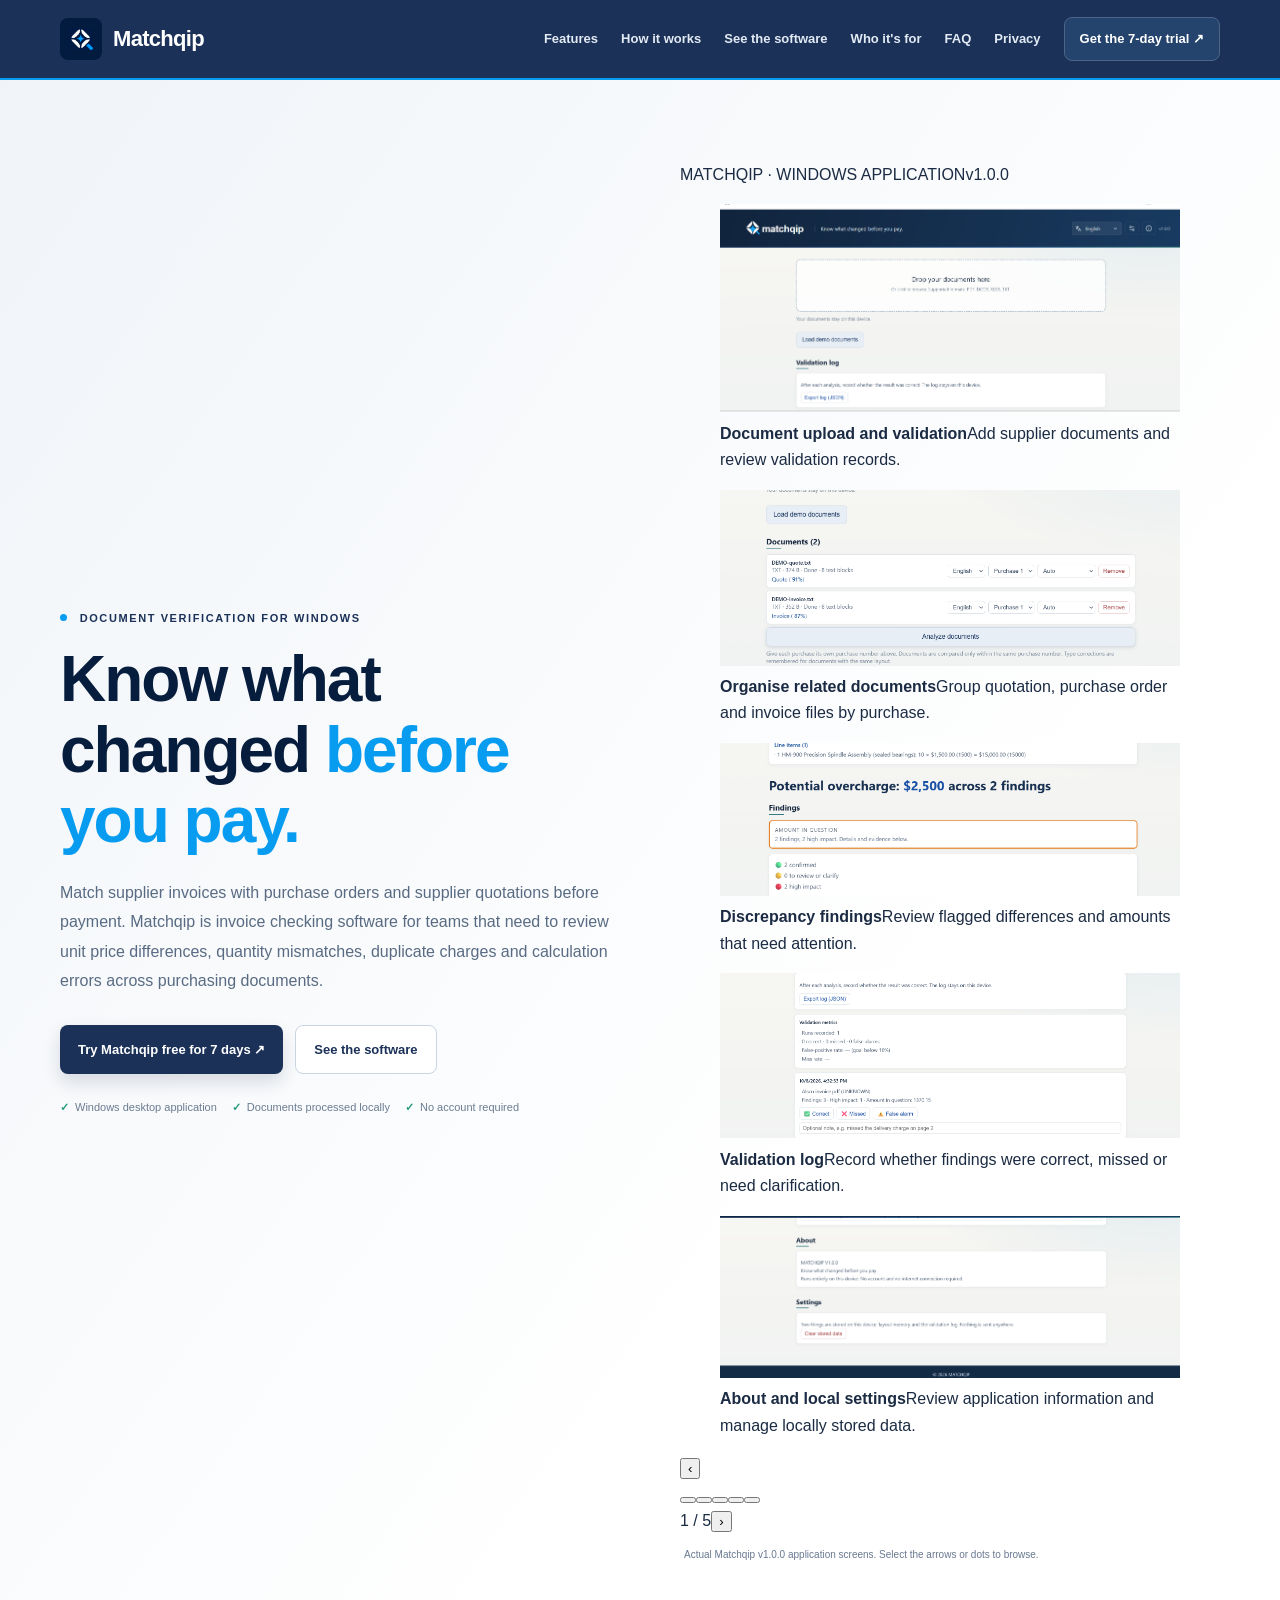
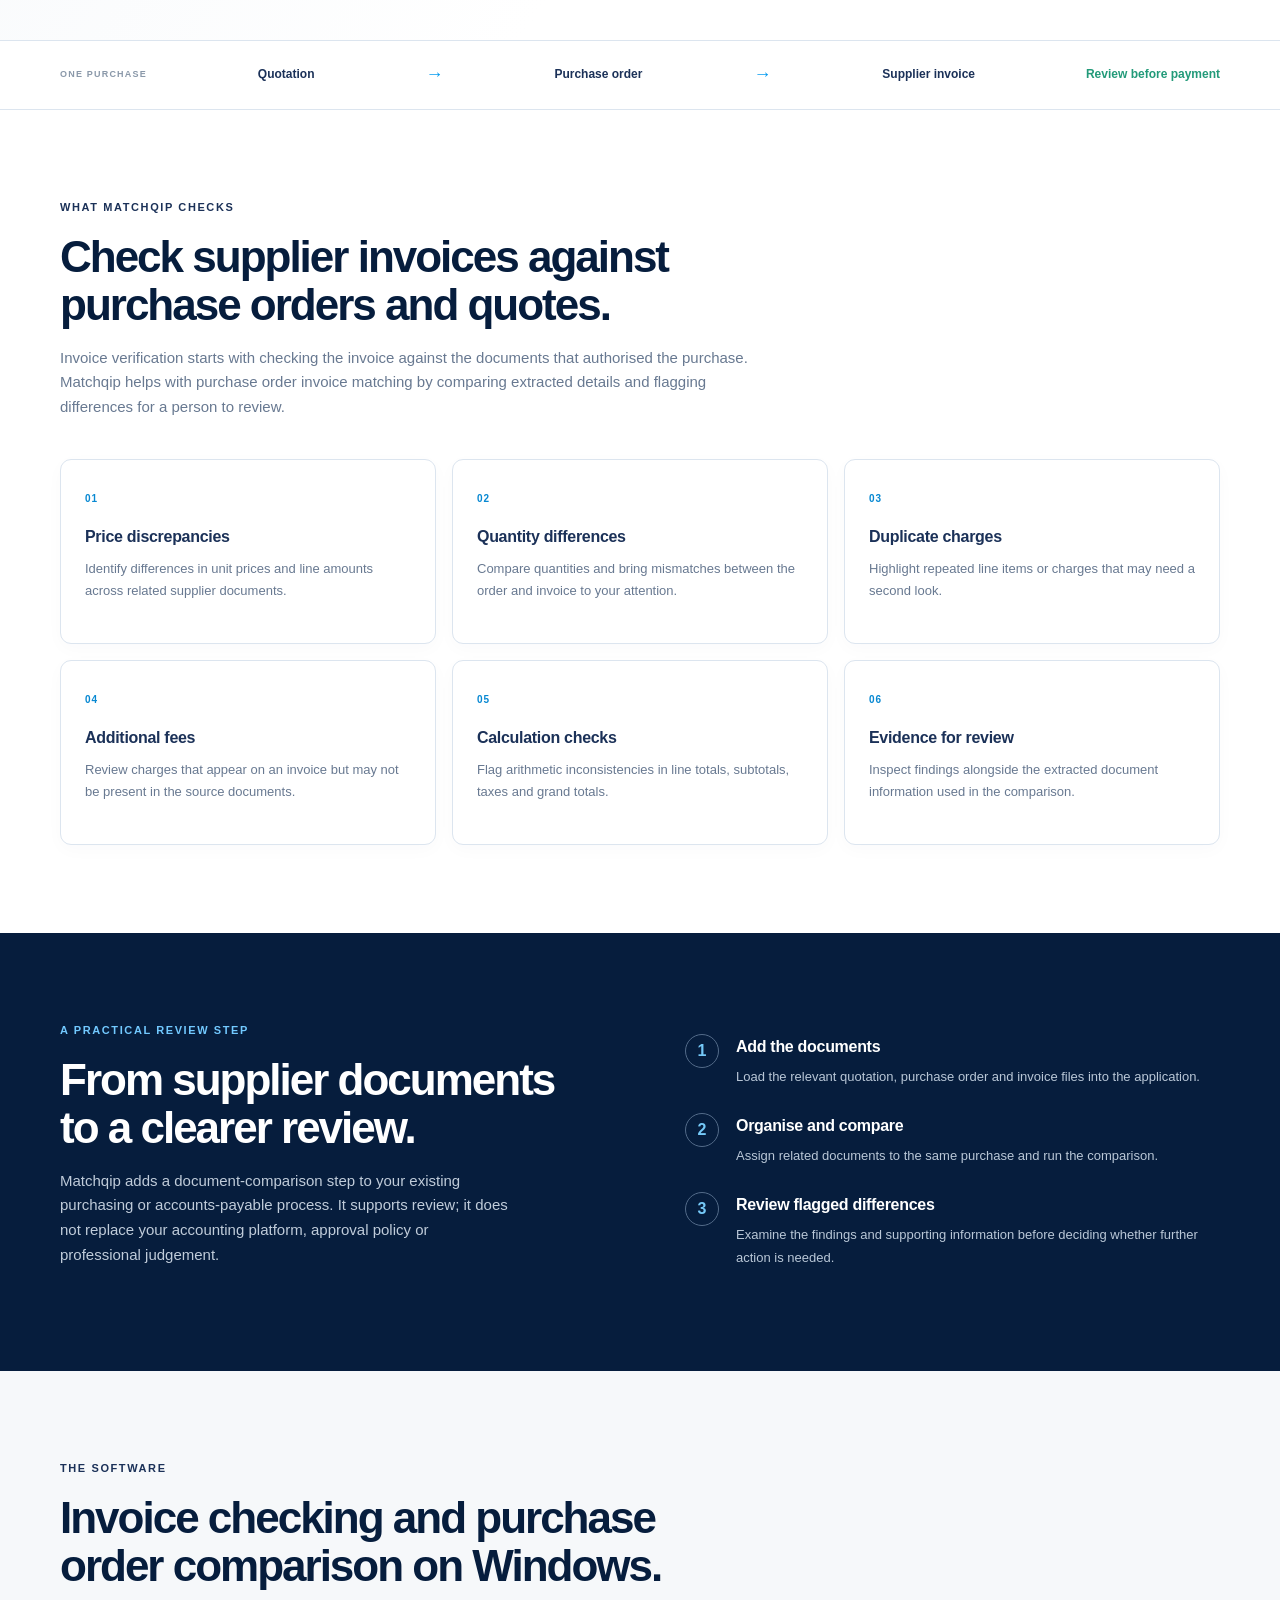
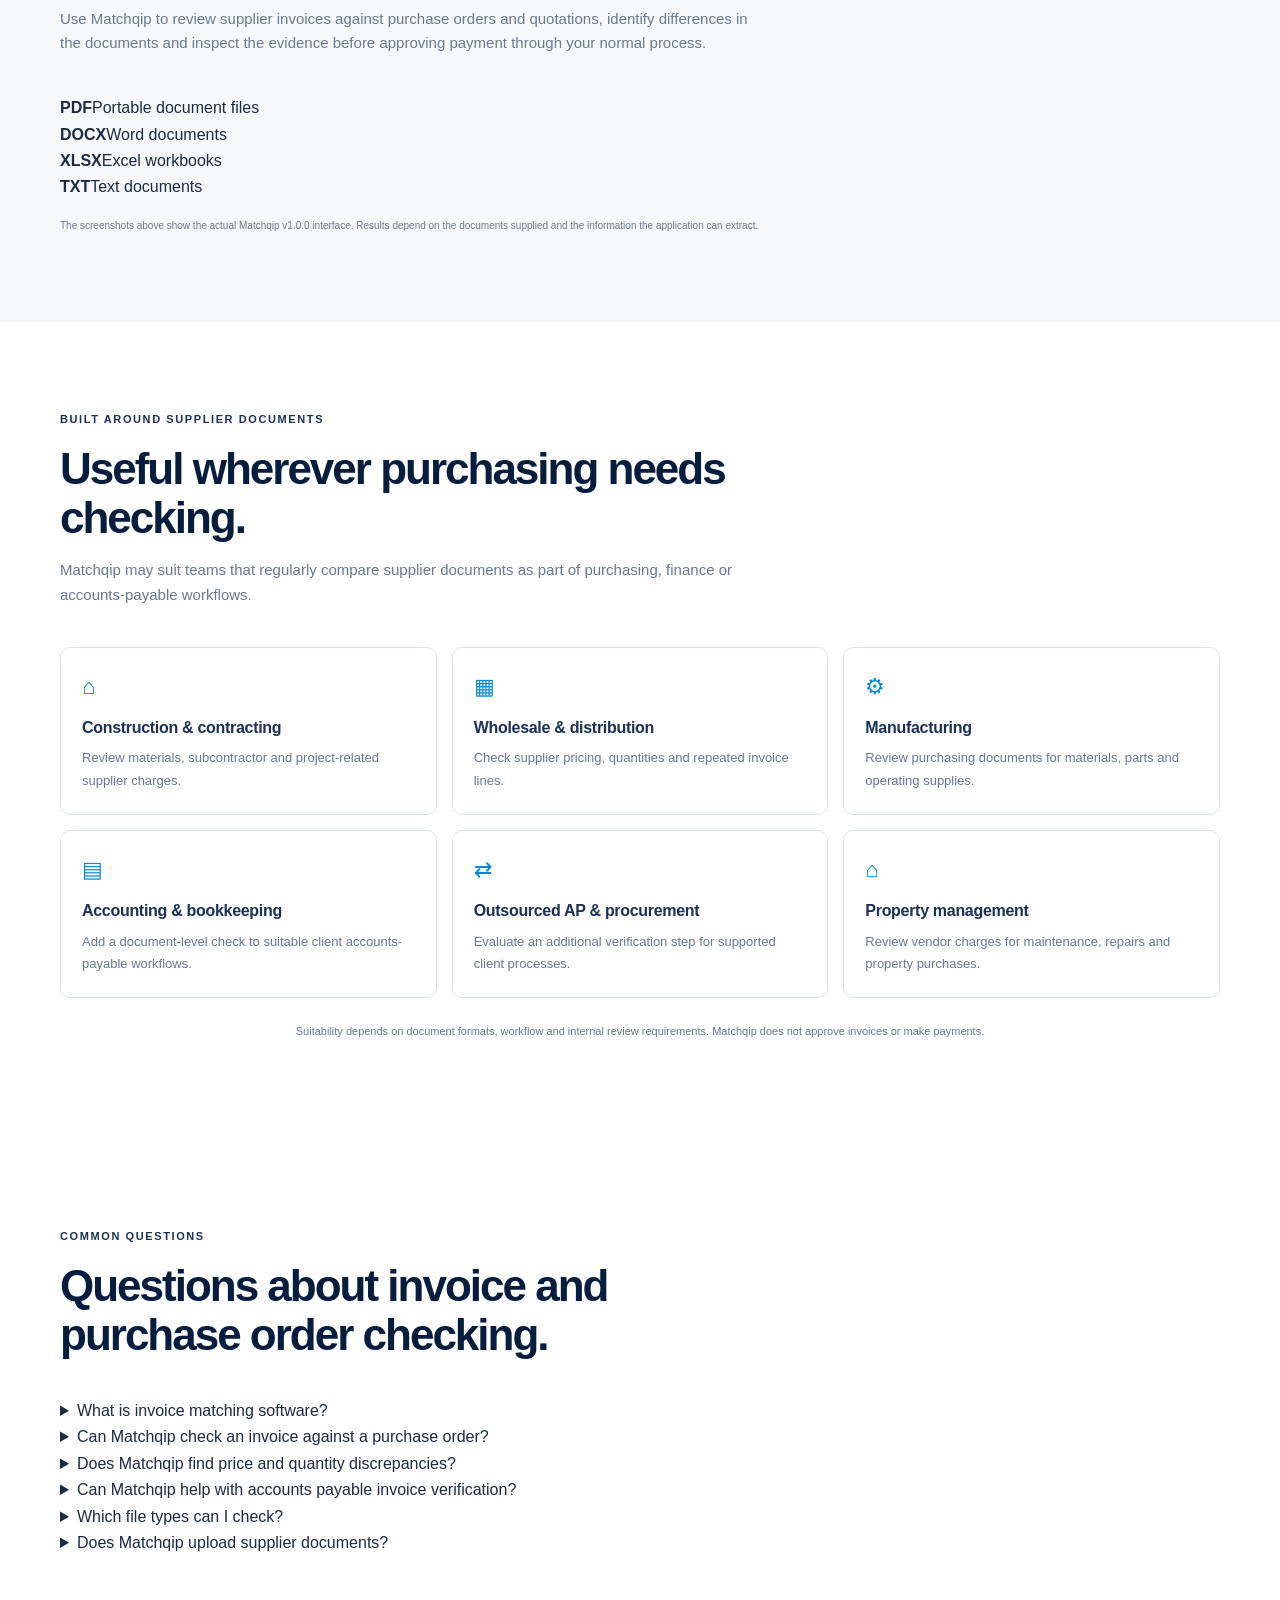
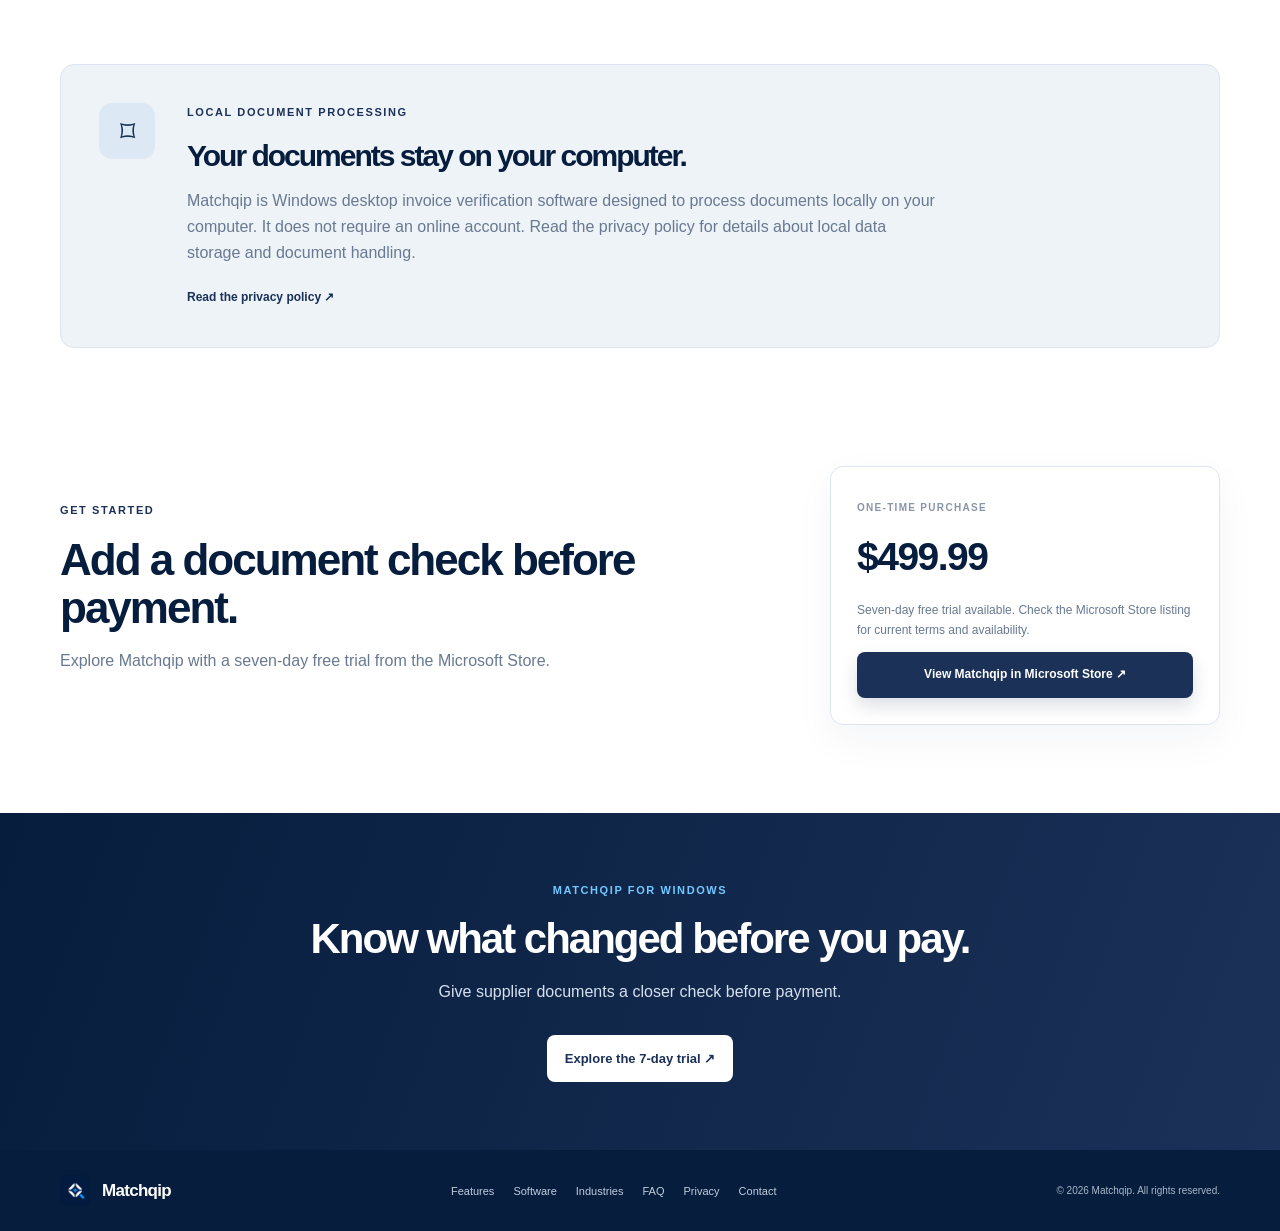
==== commit a8271833: "Add files via upload" ====
--- a/index.html
+++ b/index.html
@@ -4,13 +4,22 @@
 <meta charset="utf-8">
 <meta name="viewport" content="width=device-width, initial-scale=1">
 <title>Matchqip | Compare supplier invoices, quotes and purchase orders</title>
-<meta name="description" content="Matchqip is Windows desktop software for comparing supplier quotations, purchase orders and invoices. Identify price, quantity, duplicate-charge and calculation differences before payment.">
+<meta name="description" content="Compare supplier invoices, purchase orders and quotations with Matchqip. Find price and quantity mismatches, duplicate charges and calculation errors before payment. Windows software.">
 <meta name="theme-color" content="#061d3d">
+<meta property="og:type" content="website">
+<meta property="og:title" content="Matchqip | Invoice, Purchase Order & Quote Checking Software">
+<meta property="og:description" content="Check supplier invoices against purchase orders and quotations. Review price differences, quantity mismatches, duplicate charges and calculation errors.">
+<meta property="og:url" content="https://matchqip.com/">
+<meta property="og:image" content="https://matchqip.com/assets/matchqip-logo.png">
+<meta name="twitter:card" content="summary">
 <link rel="canonical" href="https://matchqip.com/">
 <link rel="icon" href="/assets/matchqip-logo.png" type="image/png">
 <link rel="stylesheet" href="/assets/styles.css">
 <script type="application/ld+json">
-{"@context":"https://schema.org","@type":"SoftwareApplication","name":"Matchqip","applicationCategory":"BusinessApplication","operatingSystem":"Windows","description":"Windows desktop software for comparing supplier quotations, purchase orders and invoices and highlighting document discrepancies for review.","offers":{"@type":"Offer","price":"499.99","priceCurrency":"USD","url":"https://apps.microsoft.com/detail/9PFFLCGH7S1T"},"url":"https://matchqip.com/"}
+{"@context":"https://schema.org","@type":"SoftwareApplication","name":"Matchqip","applicationCategory":"BusinessApplication","operatingSystem":"Windows","description":"Windows desktop invoice verification and purchase order comparison software for reviewing supplier quotations, purchase orders and invoices. Highlights price differences, quantity mismatches, duplicate charges and calculation discrepancies.","featureList":["Supplier invoice checking","Purchase order and invoice comparison","Quotation, purchase order and invoice review","Unit price and quantity discrepancy checks","Duplicate line item and charge checks","Subtotal, tax and total calculation checks","Local document processing"],"offers":{"@type":"Offer","price":"499.99","priceCurrency":"USD","url":"https://apps.microsoft.com/detail/9PFFLCGH7S1T"},"url":"https://matchqip.com/"}
+</script>
+<script type="application/ld+json">
+{"@context":"https://schema.org","@type":"FAQPage","mainEntity":[{"@type":"Question","name":"What does Matchqip check?","acceptedAnswer":{"@type":"Answer","text":"Matchqip compares supplier quotations, purchase orders and invoices and highlights differences such as unit prices, quantities, repeated charges and calculation inconsistencies for review."}},{"@type":"Question","name":"Can Matchqip compare an invoice with a purchase order?","acceptedAnswer":{"@type":"Answer","text":"Yes. Related documents can be assigned to the same purchase number and compared so users can review differences between the purchase order and supplier invoice."}},{"@type":"Question","name":"Does Matchqip detect duplicate invoice charges?","acceptedAnswer":{"@type":"Answer","text":"Matchqip checks for repeated line items or charges in the documents it processes and flags possible duplicates for review."}},{"@type":"Question","name":"Are documents uploaded to the cloud?","acceptedAnswer":{"@type":"Answer","text":"Matchqip is designed to process documents locally on the Windows device. See the privacy policy for details about data handling."}},{"@type":"Question","name":"What file formats does Matchqip support?","acceptedAnswer":{"@type":"Answer","text":"The application supports PDF, DOCX, XLSX and TXT files."}}]}
 </script>
 </head>
 <body>
@@ -18,7 +27,7 @@
 <a class="brand" href="/" aria-label="Matchqip home"><img class="brand-logo" src="/assets/matchqip-logo.png" alt=""><span>Matchqip</span></a>
 <button class="menu-toggle" aria-label="Open navigation" aria-expanded="false">☰</button>
 <nav class="main-nav" aria-label="Main navigation">
-<a href="#features">Features</a><a href="#how-it-works">How it works</a><a href="#product">See the software</a><a href="#industries">Who it's for</a><a href="#privacy">Privacy</a>
+<a href="#features">Features</a><a href="#how-it-works">How it works</a><a href="#product">See the software</a><a href="#industries">Who it's for</a><a href="#faq">FAQ</a><a href="#privacy">Privacy</a>
 <a class="nav-cta" href="https://apps.microsoft.com/detail/9PFFLCGH7S1T" target="_blank" rel="noopener">Get the 7-day trial ↗</a>
 </nav></div></header>
 <main>
@@ -26,25 +35,24 @@
 <div class="hero-copy">
 <p class="eyebrow"><span class="eyebrow-dot"></span> DOCUMENT VERIFICATION FOR WINDOWS</p>
 <h1>Know what changed <span>before you pay.</span></h1>
-<p class="hero-lede">Compare supplier quotations, purchase orders and invoices before payment. Matchqip highlights differences in prices, quantities, repeated charges and calculations so you can review the source documents before moving an invoice forward.</p>
+<p class="hero-lede">Match supplier invoices with purchase orders and supplier quotations before payment. Matchqip is invoice checking software for teams that need to review unit price differences, quantity mismatches, duplicate charges and calculation errors across purchasing documents.</p>
 <div class="hero-actions"><a class="button button-primary" href="https://apps.microsoft.com/detail/9PFFLCGH7S1T" target="_blank" rel="noopener">Try Matchqip free for 7 days ↗</a><a class="button button-secondary" href="#product">See the software</a></div>
 <div class="hero-proof"><span>Windows desktop application</span><span>Documents processed locally</span><span>No account required</span></div>
 </div>
-<div class="hero-product"><div class="product-window">
-<div class="product-window-bar"><span class="window-controls"><i></i><i></i><i></i></span><span>MATCHQIP · DOCUMENT REVIEW</span><span>v1.0.0</span></div>
-<div class="comparison-preview">
-<div class="comparison-title"><div><span class="mini-label">ILLUSTRATIVE FINDING</span><strong>Unit price difference</strong></div><span class="review-tag">REVIEW</span></div>
-<div class="comparison-head"><span>FIELD</span><span>PURCHASE ORDER</span><span>INVOICE</span></div>
-<div class="comparison-row"><span>Unit price</span><strong>$12.00</strong><strong class="changed">$13.20</strong></div>
-<div class="comparison-row"><span>Quantity</span><strong>100</strong><strong>100</strong></div>
-<div class="comparison-row"><span>Line total</span><strong>$1,200.00</strong><strong class="changed">$1,320.00</strong></div>
-<div class="difference-note"><span class="alert-mark">!</span><div><strong>Difference identified</strong><small>The invoice unit price is $1.20 higher than the purchase order.</small></div></div>
-<p class="illustration-note">Illustrative example — not a live analysis result.</p>
-</div></div><p class="hero-caption">Compare documents. Review the evidence. Decide what happens next.</p></div>
-</div></section>
+<div class="hero-product"><div class="app-carousel" aria-label="Matchqip application screenshots">
+<div class="carousel-topline"><span class="carousel-live-dot"></span><span>MATCHQIP · WINDOWS APPLICATION</span><span class="carousel-version">v1.0.0</span></div>
+<div class="carousel-viewport">
+<figure class="app-slide is-active"><img src="/assets/app-upload-validation.png" alt="Matchqip Windows application showing document upload and validation log" fetchpriority="high"><figcaption><strong>Document upload and validation</strong><span>Add supplier documents and review validation records.</span></figcaption></figure>
+<figure class="app-slide"><img src="/assets/app-documents-list.png" alt="Matchqip document list showing quotation and invoice files with purchase number selection" loading="lazy"><figcaption><strong>Organise related documents</strong><span>Group quotation, purchase order and invoice files by purchase.</span></figcaption></figure>
+<figure class="app-slide"><img src="/assets/app-discrepancy-findings.png" alt="Matchqip analysis results highlighting an amount in question and high impact findings" loading="lazy"><figcaption><strong>Discrepancy findings</strong><span>Review flagged differences and amounts that need attention.</span></figcaption></figure>
+<figure class="app-slide"><img src="/assets/app-validation-log.png" alt="Matchqip validation log showing analysis results and review feedback controls" loading="lazy"><figcaption><strong>Validation log</strong><span>Record whether findings were correct, missed or need clarification.</span></figcaption></figure>
+<figure class="app-slide"><img src="/assets/app-about-settings.png" alt="Matchqip about and settings panels showing local data controls" loading="lazy"><figcaption><strong>About and local settings</strong><span>Review application information and manage locally stored data.</span></figcaption></figure>
+</div>
+<div class="carousel-controls"><button class="carousel-arrow" type="button" data-slide-prev aria-label="Previous screenshot">‹</button><div class="carousel-dots" role="group" aria-label="Choose application screenshot"><button class="carousel-dot is-active" type="button" data-slide="0" aria-label="Show screenshot 1" aria-current="true"></button><button class="carousel-dot" type="button" data-slide="1" aria-label="Show screenshot 2"></button><button class="carousel-dot" type="button" data-slide="2" aria-label="Show screenshot 3"></button><button class="carousel-dot" type="button" data-slide="3" aria-label="Show screenshot 4"></button><button class="carousel-dot" type="button" data-slide="4" aria-label="Show screenshot 5"></button></div><span class="carousel-count" aria-live="polite">1 / 5</span><button class="carousel-arrow" type="button" data-slide-next aria-label="Next screenshot">›</button></div>
+</div><p class="hero-caption">Actual Matchqip v1.0.0 application screens. Select the arrows or dots to browse.</p></div></div></section>
 <section class="document-flow"><div class="container flow-inner"><span class="flow-label">ONE PURCHASE</span><strong>Quotation</strong><span class="flow-arrow">→</span><strong>Purchase order</strong><span class="flow-arrow">→</span><strong>Supplier invoice</strong><span class="flow-end">Review before payment</span></div></section>
 <section class="section" id="features"><div class="container">
-<div class="section-intro"><p class="eyebrow">WHAT MATCHQIP CHECKS</p><h2>Bring document differences into view.</h2><p>Important changes can be easy to overlook when supplier documents are reviewed separately. Matchqip compares the information it can extract and flags differences for closer examination.</p></div>
+<div class="section-intro"><p class="eyebrow">WHAT MATCHQIP CHECKS</p><h2>Check supplier invoices against purchase orders and quotes.</h2><p>Invoice verification starts with checking the invoice against the documents that authorised the purchase. Matchqip helps with purchase order invoice matching by comparing extracted details and flagging differences for a person to review.</p></div>
 <div class="feature-grid">
 <article class="feature"><span class="feature-number">01</span><h3>Price discrepancies</h3><p>Identify differences in unit prices and line amounts across related supplier documents.</p></article>
 <article class="feature"><span class="feature-number">02</span><h3>Quantity differences</h3><p>Compare quantities and bring mismatches between the order and invoice to your attention.</p></article>
@@ -60,13 +68,10 @@
 <div class="step"><span>2</span><div><h3>Organise and compare</h3><p>Assign related documents to the same purchase and run the comparison.</p></div></div>
 <div class="step"><span>3</span><div><h3>Review flagged differences</h3><p>Examine the findings and supporting information before deciding whether further action is needed.</p></div></div>
 </div></div></section>
-<section class="section product-section" id="product"><div class="container">
-<div class="section-intro"><p class="eyebrow">INSIDE MATCHQIP</p><h2>A look at the actual application.</h2><p>These are screenshots of Matchqip's Windows interface, showing document intake, validation records and discrepancy findings.</p></div>
-<div class="screenshot-grid">
-<figure class="screenshot-card screenshot-wide"><img src="/assets/app-upload-validation.png" alt="Matchqip application showing its document upload area and validation log" loading="lazy"><figcaption><strong>Document intake and validation</strong><span>Add files and keep a local record of reviewed results.</span></figcaption></figure>
-<figure class="screenshot-card"><img src="/assets/app-documents-list.png" alt="Matchqip showing loaded quote and invoice documents with purchase grouping controls" loading="lazy"><figcaption><strong>Organise documents</strong><span>Review loaded files and assign them to a purchase.</span></figcaption></figure>
-<figure class="screenshot-card"><img src="/assets/app-discrepancy-findings.png" alt="Matchqip discrepancy findings showing an amount in question and impact indicators" loading="lazy"><figcaption><strong>Review detected differences</strong><span>See findings, amounts in question and impact indicators.</span></figcaption></figure>
-</div><p class="screenshot-disclaimer">Screenshots show the Matchqip v1.0.0 interface. Results depend on the documents supplied and the information the application can extract.</p>
+<section class="section product-section" id="product"><div class="container product-summary">
+<div class="section-intro"><p class="eyebrow">THE SOFTWARE</p><h2>Invoice checking and purchase order comparison on Windows.</h2><p>Use Matchqip to review supplier invoices against purchase orders and quotations, identify differences in the documents and inspect the evidence before approving payment through your normal process.</p></div>
+<div class="product-points"><div><strong>PDF</strong><span>Portable document files</span></div><div><strong>DOCX</strong><span>Word documents</span></div><div><strong>XLSX</strong><span>Excel workbooks</span></div><div><strong>TXT</strong><span>Text documents</span></div></div>
+<p class="screenshot-disclaimer">The screenshots above show the actual Matchqip v1.0.0 interface. Results depend on the documents supplied and the information the application can extract.</p>
 </div></section>
 <section class="section" id="industries"><div class="container">
 <div class="section-intro"><p class="eyebrow">BUILT AROUND SUPPLIER DOCUMENTS</p><h2>Useful wherever purchasing needs checking.</h2><p>Matchqip may suit teams that regularly compare supplier documents as part of purchasing, finance or accounts-payable workflows.</p></div>
@@ -79,8 +84,16 @@
 <div class="industry"><span>⌂</span><h3>Property management</h3><p>Review vendor charges for maintenance, repairs and property purchases.</p></div>
 </div><p class="fine-print centered">Suitability depends on document formats, workflow and internal review requirements. Matchqip does not approve invoices or make payments.</p>
 </div></section>
+<section class="section faq-section" id="faq"><div class="container"><div class="section-intro"><p class="eyebrow">COMMON QUESTIONS</p><h2>Questions about invoice and purchase order checking.</h2></div><div class="faq-list">
+<details><summary>What is invoice matching software?</summary><p>Invoice matching software compares supplier invoice details with related purchasing records, such as a purchase order or quotation. Matchqip highlights differences in the documents so a user can investigate them.</p></details>
+<details><summary>Can Matchqip check an invoice against a purchase order?</summary><p>Yes. Add the related documents, assign them to the same purchase number and run the comparison. Matchqip highlights differences in the information it extracts from the files.</p></details>
+<details><summary>Does Matchqip find price and quantity discrepancies?</summary><p>Matchqip checks for differences in unit prices, line amounts and quantities across related documents. It can also flag repeated line items, additional charges and calculation inconsistencies.</p></details>
+<details><summary>Can Matchqip help with accounts payable invoice verification?</summary><p>Matchqip can be used as an additional document review step in accounts payable and procurement workflows. It does not replace your accounting system, approval controls or payment process.</p></details>
+<details><summary>Which file types can I check?</summary><p>Matchqip supports PDF, DOCX, XLSX and TXT files. The quality of the comparison depends on the structure and readable content of the documents.</p></details>
+<details><summary>Does Matchqip upload supplier documents?</summary><p>Matchqip is designed to run locally on the Windows device. Review the privacy policy for details about document processing and information stored on the computer.</p></details>
+</div></div></section>
 <section class="section privacy-section" id="privacy"><div class="container privacy-card">
-<div class="privacy-symbol">⌑</div><div><p class="eyebrow">LOCAL DOCUMENT PROCESSING</p><h2>Your documents stay on your computer.</h2><p>Matchqip is a Windows desktop application designed to process documents locally. Supplier documents are not uploaded to a Matchqip cloud service. Read the privacy policy for details about data handling.</p><a class="text-link" href="https://alkabalcharlie.github.io/matchqip-privacy/" target="_blank" rel="noopener">Read the privacy policy ↗</a></div>
+<div class="privacy-symbol">⌑</div><div><p class="eyebrow">LOCAL DOCUMENT PROCESSING</p><h2>Your documents stay on your computer.</h2><p>Matchqip is Windows desktop invoice verification software designed to process documents locally on your computer. It does not require an online account. Read the privacy policy for details about local data storage and document handling.</p><a class="text-link" href="https://alkabalcharlie.github.io/matchqip-privacy/" target="_blank" rel="noopener">Read the privacy policy ↗</a></div>
 </div></section>
 <section class="section pricing-section"><div class="container pricing-card">
 <div><p class="eyebrow">GET STARTED</p><h2>Add a document check before payment.</h2><p>Explore Matchqip with a seven-day free trial from the Microsoft Store.</p></div>
@@ -90,8 +103,33 @@
 </main>
 <footer class="site-footer"><div class="container footer-inner">
 <a class="brand brand-footer" href="/" aria-label="Matchqip home"><img class="brand-logo" src="/assets/matchqip-logo.png" alt=""><span>Matchqip</span></a>
-<div class="footer-links"><a href="#features">Features</a><a href="#product">Software</a><a href="#industries">Industries</a><a href="https://alkabalcharlie.github.io/matchqip-privacy/">Privacy</a><a href="mailto:chuka.cokafor@gmail.com">Contact</a></div>
+<div class="footer-links"><a href="#features">Features</a><a href="#product">Software</a><a href="#industries">Industries</a><a href="#faq">FAQ</a><a href="https://alkabalcharlie.github.io/matchqip-privacy/">Privacy</a><a href="mailto:chuka.cokafor@gmail.com">Contact</a></div>
 <span class="copyright">© 2026 Matchqip. All rights reserved.</span>
 </div></footer>
 <script src="/main.js"></script>
+<script>
+(() => {
+  const slides = [...document.querySelectorAll('.app-slide')];
+  const dots = [...document.querySelectorAll('.carousel-dot')];
+  const count = document.querySelector('.carousel-count');
+  if (slides.length && dots.length) {
+    let current = 0;
+    const show = (index) => {
+      current = (index + slides.length) % slides.length;
+      slides.forEach((slide, i) => { slide.classList.toggle('is-active', i === current); slide.setAttribute('aria-hidden', i === current ? 'false' : 'true'); });
+      dots.forEach((dot, i) => { dot.classList.toggle('is-active', i === current); if (i === current) dot.setAttribute('aria-current', 'true'); else dot.removeAttribute('aria-current'); });
+      if (count) count.textContent = `${current + 1} / ${slides.length}`;
+    };
+    document.querySelector('[data-slide-prev]')?.addEventListener('click', () => show(current - 1));
+    document.querySelector('[data-slide-next]')?.addEventListener('click', () => show(current + 1));
+    dots.forEach(dot => dot.addEventListener('click', () => show(Number(dot.dataset.slide))));
+    show(0);
+  }
+  const menu = document.querySelector('.menu-toggle');
+  const nav = document.querySelector('.main-nav');
+  menu?.addEventListener('click', () => { const open = nav.classList.toggle('open'); menu.setAttribute('aria-expanded', String(open)); });
+  nav?.querySelectorAll('a').forEach(link => link.addEventListener('click', () => { nav.classList.remove('open'); menu?.setAttribute('aria-expanded', 'false'); }));
+})();
+</script>
+
 </body></html>
--- a/assets/styles.css
+++ b/assets/styles.css
@@ -1,842 +1,16 @@
-
 @import url('https://fonts.googleapis.com/css2?family=DM+Sans:wght@400;500;600;700&family=Manrope:wght@400;500;600;700;800&display=swap');
-
-:root {
-  --ink: #142033;
-  --muted: #66748a;
-  --blue: #1B3158;
-  --blue2: #101F3D;
-  --line: #e4eaf2;
-  --pale: #f5f8fc;
-  --dark: #101F3D;
-  --white: #fff;
-  --green: #1b9a70;
-}
-
-* { box-sizing: border-box; }
-
-html {
-  scroll-behavior: smooth;
-  scroll-padding-top: 88px;
-}
-
-body {
-  margin: 0;
-  color: var(--ink);
-  font-family: "DM Sans", Arial, sans-serif;
-  line-height: 1.65;
-}
-
-a {
-  color: inherit;
-  text-decoration: none;
-}
-
-.container {
-  width: min(1160px, calc(100% - 48px));
-  margin: auto;
-}
-
-/* HEADER AND NAVIGATION */
-
-.site-header {
-  height: 78px;
-  background: #fff;
-  border-bottom: 1px solid var(--line);
-  position: sticky;
-  top: 0;
-  z-index: 20;
-}
-
-.nav-wrap {
-  height: 100%;
-  display: flex;
-  align-items: center;
-  justify-content: space-between;
-}
-
-.brand {
-  display: flex;
-  align-items: center;
-  gap: 10px;
-  font-family: Manrope, sans-serif;
-  font-size: 22px;
-  font-weight: 800;
-  letter-spacing: -.7px;
-}
-
-.brand-mark {
-  width: 34px;
-  height: 34px;
-  border-radius: 10px;
-  background: var(--blue);
-  color: #fff;
-  display: grid;
-  place-items: center;
-  font-weight: 800;
-}
-
-.main-nav {
-  display: flex;
-  align-items: center;
-  gap: 29px;
-  font-size: 14px;
-  font-weight: 600;
-  color: #526078;
-}
-
-.main-nav a:hover,
-.footer-links a:hover {
-  color: var(--blue);
-}
-
-.nav-cta {
-  padding: 11px 17px;
-  border-radius: 8px;
-  background: var(--blue);
-  color: #fff !important;
-}
-
-.menu-toggle {
-  display: none;
-  background: none;
-  border: 0;
-  font-size: 25px;
-  color: var(--ink);
-}
-
-/* HERO */
-
-.hero {
-  background: linear-gradient(120deg, #f1f4fa 0%, #fff 65%);
-  padding: 88px 0 80px;
-  overflow: hidden;
-}
-
-.hero-grid {
-  display: grid;
-  grid-template-columns: 1.03fr .97fr;
-  gap: 65px;
-  align-items: center;
-}
-
-.eyebrow {
-  font-size: 11px;
-  font-weight: 700;
-  letter-spacing: 1.6px;
-  color: var(--blue);
-  margin: 0 0 17px;
-}
-
-.eyebrow-dot {
-  display: inline-block;
-  width: 7px;
-  height: 7px;
-  border-radius: 50%;
-  background: var(--green);
-  margin: 0 8px 1px 0;
-}
-
-.hero h1,
-.section h2,
-.closing h2 {
-  font-family: Manrope, sans-serif;
-  letter-spacing: -2px;
-  line-height: 1.1;
-  font-weight: 800;
-}
-
-.hero h1 {
-  font-size: clamp(42px, 5vw, 65px);
-  margin: 0 0 23px;
-  max-width: 650px;
-}
-
-.hero h1 span {
-  color: var(--blue);
-}
-
-.hero-lede {
-  font-size: 17px;
-  color: #5c6a80;
-  max-width: 570px;
-  line-height: 1.8;
-}
-
-.hero-actions {
-  display: flex;
-  gap: 12px;
-  flex-wrap: wrap;
-  margin: 30px 0 25px;
-}
-
-.button {
-  display: inline-flex;
-  align-items: center;
-  justify-content: center;
-  gap: 12px;
-  border-radius: 8px;
-  padding: 14px 19px;
-  font-weight: 700;
-  font-size: 14px;
-  transition: .2s;
-}
-
-.button-primary {
-  background: var(--blue);
-  color: #fff;
-  box-shadow: 0 8px 18px #1b315826;
-}
-
-.button-primary:hover {
-  background: var(--blue2);
-  transform: translateY(-1px);
-}
-
-.button-secondary {
-  border: 1px solid #d8e0ec;
-  background: #fff;
-  color: var(--ink);
-}
-
-.hero-proof {
-  display: flex;
-  flex-wrap: wrap;
-  gap: 17px;
-  color: #68768a;
-  font-size: 11px;
-}
-
-.hero-proof span:before {
-  content: "✓";
-  color: var(--green);
-  font-weight: 800;
-  margin-right: 6px;
-}
-
-/* DOCUMENT DEMONSTRATION */
-
-.visual-card {
-  background: #fff;
-  border: 1px solid #e0e7f1;
-  border-radius: 15px;
-  padding: 21px;
-  box-shadow: 0 25px 65px #172b4d14;
-  transform: rotate(1deg);
-}
-
-.visual-top {
-  display: flex;
-  justify-content: space-between;
-  align-items: center;
-  color: #8995a8;
-  font-size: 9px;
-  letter-spacing: 1px;
-  font-weight: 700;
-  padding-bottom: 18px;
-  border-bottom: 1px solid var(--line);
-}
-
-.window-dots {
-  color: #b7c2d1;
-  letter-spacing: 3px;
-}
-
-.status-pill {
-  background: #eaf8f2;
-  color: #16825f;
-  border-radius: 20px;
-  padding: 5px 9px;
-  letter-spacing: 0;
-}
-
-.doc-heading {
-  display: flex;
-  justify-content: space-between;
-  align-items: center;
-  padding: 23px 4px;
-}
-
-.doc-heading small {
-  display: block;
-  color: #8995a8;
-  font-size: 9px;
-  letter-spacing: 1px;
-}
-
-.doc-heading strong {
-  font-family: Manrope;
-  font-size: 20px;
-}
-
-.doc-icon {
-  font-size: 28px;
-  color: #9aa9bf;
-}
-
-.doc-row {
-  display: grid;
-  grid-template-columns: 1.1fr 1fr 1fr;
-  padding: 12px 10px;
-  border-bottom: 1px solid #edf0f5;
-  font-size: 12px;
-  color: #647187;
-}
-
-.doc-muted {
-  background: #f7f9fc;
-  font-size: 10px;
-  font-weight: 700;
-  color: #8b97a9;
-}
-
-.doc-row b {
-  color: #d65a43;
-}
-
-.difference i {
-  font-style: normal;
-  background: #ffebe7;
-  border-radius: 50%;
-  padding: 1px 6px;
-}
-
-.finding {
-  display: flex;
-  align-items: center;
-  gap: 11px;
-  padding: 15px 10px;
-  margin: 12px 0;
-  background: #fff8f6;
-  border: 1px solid #f8d9d2;
-  border-radius: 8px;
-}
-
-.finding-icon {
-  width: 23px;
-  height: 23px;
-  border-radius: 50%;
-  background: #fce4df;
-  color: #c84d37;
-  display: grid;
-  place-items: center;
-  font-weight: 800;
-}
-
-.finding strong {
-  display: block;
-  font-size: 12px;
-}
-
-.finding small {
-  display: block;
-  color: #7d899b;
-  font-size: 10px;
-}
-
-.finding-tag {
-  margin-left: auto;
-  font-size: 8px;
-  letter-spacing: .8px;
-  color: #c84d37;
-  font-weight: 800;
-}
-
-.visual-foot {
-  display: flex;
-  justify-content: space-between;
-  color: #a0aaba;
-  font-size: 9px;
-  padding: 13px 4px 0;
-}
-
-/* TRUST STRIP */
-
-.trust-strip {
-  border-top: 1px solid var(--line);
-  border-bottom: 1px solid var(--line);
-  padding: 20px 0;
-}
-
-.trust-inner {
-  display: flex;
-  align-items: center;
-  justify-content: space-between;
-  gap: 15px;
-  font-size: 12px;
-  color: #65738a;
-}
-
-.trust-inner > span:first-child {
-  font-size: 10px;
-  letter-spacing: 1.2px;
-  font-weight: 700;
-  color: #9aa5b5;
-}
-
-.trust-inner b {
-  color: #293950;
-}
-
-.arrow {
-  color: var(--blue);
-  font-size: 18px;
-}
-
-.trust-end {
-  color: var(--green);
-  font-weight: 700;
-}
-
-/* GENERAL SECTIONS */
-
-.section {
-  padding: 95px 0;
-}
-
-.section-intro {
-  max-width: 650px;
-  margin-bottom: 43px;
-}
-
-.section h2,
-.closing h2 {
-  font-size: clamp(32px, 4vw, 45px);
-  margin: 0 0 17px;
-}
-
-.section-intro > p:last-child,
-.section > .container > p {
-  color: var(--muted);
-  font-size: 16px;
-}
-
-/* FEATURES */
-
-.feature-grid {
-  display: grid;
-  grid-template-columns: repeat(3, 1fr);
-  gap: 16px;
-}
-
-.feature {
-  border: 1px solid var(--line);
-  border-radius: 11px;
-  padding: 25px 24px;
-  min-height: 190px;
-  background: #fff;
-}
-
-.feature-number {
-  font-size: 11px;
-  color: var(--blue);
-  font-weight: 800;
-  letter-spacing: 1px;
-}
-
-.feature h3,
-.industry h3,
-.step h3 {
-  font-family: Manrope, sans-serif;
-  font-size: 17px;
-  margin: 15px 0 7px;
-  letter-spacing: -.3px;
-}
-
-.feature p,
-.industry p,
-.step p {
-  font-size: 13px;
-  color: var(--muted);
-  margin: 0;
-  line-height: 1.7;
-}
-
-/* DARK SECTION AND PROCESS */
-
-.section-dark {
-  background: var(--dark);
-  color: #fff;
-}
-
-.split {
-  display: grid;
-  grid-template-columns: 1fr 1fr;
-  gap: 100px;
-  align-items: center;
-}
-
-.eyebrow-light {
-  color: #a9bbd8;
-}
-
-.dark-lede {
-  color: #aab5c6;
-  max-width: 420px;
-}
-
-.steps {
-  display: grid;
-  gap: 24px;
-}
-
-.step {
-  display: flex;
-  gap: 18px;
-}
-
-.step > span {
-  flex: 0 0 34px;
-  height: 34px;
-  border: 1px solid #42516a;
-  border-radius: 50%;
-  display: grid;
-  place-items: center;
-  color: #b2c3df;
-  font-weight: 700;
-}
-
-.step h3 {
-  margin: 0 0 5px;
-  color: #fff;
-}
-
-.step p {
-  color: #aab5c6;
-}
-
-/* INDUSTRIES */
-
-.industry-grid {
-  display: grid;
-  grid-template-columns: repeat(3, 1fr);
-  gap: 15px;
-}
-
-.industry {
-  border: 1px solid var(--line);
-  border-radius: 10px;
-  padding: 22px;
-}
-
-.industry > span {
-  font-size: 23px;
-  color: var(--blue);
-}
-
-.industry h3 {
-  margin: 11px 0 6px;
-}
-
-.fine-print {
-  font-size: 11px;
-  color: #8995a7;
-}
-
-.centered {
-  text-align: center;
-  margin-top: 25px;
-}
-
-/* PRIVACY */
-
-.privacy-section {
-  padding-top: 20px;
-}
-
-.privacy-card {
-  background: #eaf0f8;
-  border: 1px solid #dce4f0;
-  border-radius: 14px;
-  padding: 42px;
-  display: grid;
-  grid-template-columns: 70px 1fr;
-  gap: 25px;
-  align-items: start;
-}
-
-.privacy-symbol {
-  width: 58px;
-  height: 58px;
-  border-radius: 14px;
-  background: #dce5f2;
-  color: var(--blue);
-  font-size: 32px;
-  display: grid;
-  place-items: center;
-}
-
-.privacy-card h2 {
-  font-size: 31px;
-}
-
-.privacy-card p:not(.eyebrow) {
-  max-width: 750px;
-  color: var(--muted);
-}
-
-.text-link {
-  color: var(--blue);
-  font-weight: 700;
-  font-size: 13px;
-}
-
-/* PRICING */
-
-.pricing-section {
-  padding-top: 30px;
-}
-
-.pricing-card {
-  display: grid;
-  grid-template-columns: 1fr 390px;
-  gap: 60px;
-  align-items: center;
-}
-
-.pricing-card > div:first-child p:last-child {
-  color: var(--muted);
-}
-
-.price-box {
-  border: 1px solid var(--line);
-  border-radius: 13px;
-  padding: 27px;
-  box-shadow: 0 15px 40px #1d35500c;
-}
-
-.price-label {
-  font-size: 10px;
-  letter-spacing: 1.3px;
-  color: #8995a7;
-  font-weight: 800;
-}
-
-.price {
-  font-family: Manrope;
-  font-size: 39px;
-  font-weight: 800;
-  letter-spacing: -1.5px;
-  margin: 5px 0;
-}
-
-.price-box p {
-  font-size: 12px;
-  color: var(--muted);
-}
-
-.button-full {
-  width: 100%;
-  font-size: 12px;
-}
-
-/* CLOSING CTA */
-
-.closing {
-  background: linear-gradient(110deg, #101F3D, #1B3158);
-  color: #fff;
-  padding: 72px 0;
-  text-align: center;
-}
-
-.closing h2 {
-  font-size: 42px;
-}
-
-.closing p:not(.eyebrow) {
-  color: #dce4f0;
-}
-
-.button-light {
-  background: #fff;
-  color: #1B3158;
-  margin-top: 14px;
-}
-
-/* FOOTER */
-
-.site-footer {
-  padding: 27px 0;
-  border-top: 1px solid var(--line);
-}
-
-.footer-inner {
-  display: flex;
-  align-items: center;
-  justify-content: space-between;
-  gap: 20px;
-}
-
-.brand-footer {
-  font-size: 18px;
-}
-
-.brand-footer .brand-mark {
-  width: 29px;
-  height: 29px;
-  border-radius: 8px;
-  font-size: 15px;
-}
-
-.footer-links {
-  display: flex;
-  gap: 20px;
-  color: #68768a;
-  font-size: 11px;
-}
-
-.copyright {
-  font-size: 10px;
-  color: #98a3b3;
-}
-
-/* TABLET */
-
-@media (max-width: 900px) {
-  .hero-grid {
-    gap: 35px;
-  }
-
-  .main-nav {
-    gap: 15px;
-  }
-
-  .split {
-    gap: 45px;
-  }
-
-  .trust-inner {
-    flex-wrap: wrap;
-    justify-content: center;
-  }
-
-  .trust-end {
-    width: 100%;
-    text-align: center;
-  }
-}
-
-/* MOBILE */
-
-@media (max-width: 700px) {
-  .container {
-    width: min(100% - 34px, 560px);
-  }
-
-  .site-header {
-    height: 68px;
-  }
-
-  .menu-toggle {
-    display: block;
-  }
-
-  .main-nav {
-    display: none;
-    position: absolute;
-    top: 68px;
-    left: 0;
-    right: 0;
-    background: #fff;
-    border-bottom: 1px solid var(--line);
-    padding: 18px 24px;
-    flex-direction: column;
-    align-items: stretch;
-    gap: 17px;
-  }
-
-  .main-nav.open {
-    display: flex;
-  }
-
-  .nav-cta {
-    text-align: center;
-  }
-
-  .hero {
-    padding: 60px 0;
-  }
-
-  .hero-grid,
-  .split,
-  .pricing-card {
-    grid-template-columns: 1fr;
-  }
-
-  .hero-grid {
-    gap: 38px;
-  }
-
-  .hero h1 {
-    font-size: 45px;
-  }
-
-  .hero-lede {
-    font-size: 15px;
-  }
-
-  .visual-card {
-    transform: none;
-  }
-
-  .hero-proof {
-    gap: 9px;
-    flex-direction: column;
-  }
-
-  .section {
-    padding: 68px 0;
-  }
-
-  .feature-grid,
-  .industry-grid {
-    grid-template-columns: 1fr;
-  }
-
-  .feature {
-    min-height: 0;
-  }
-
-  .split {
-    gap: 35px;
-  }
-
-  .privacy-card {
-    grid-template-columns: 1fr;
-    padding: 26px;
-  }
-
-  .privacy-card h2 {
-    font-size: 27px;
-  }
-
-  .pricing-card {
-    gap: 25px;
-  }
-
-  .price-box {
-    max-width: 440px;
-  }
-
-  .closing {
-    padding: 58px 0;
-  }
-
-  .closing h2 {
-    font-size: 34px;
-  }
-
-  .footer-inner {
-    flex-direction: column;
-    align-items: flex-start;
-  }
-
-  .footer-links {
-    flex-wrap: wrap;
-    gap: 13px;
-  }
-
-  .copyright {
-    margin-top: 5px;
-  }
-}
+:root{--navy:#1B3158;--navy-deep:#061D3D;--navy-mid:#10294B;--blue:#079CF0;--blue-hover:#0788D2;--ink:#1B2B43;--muted:#687991;--line:#DCE5EF;--pale:#F2F5F8;--white:#fff;--green:#229A79;--warning:#E58A22}
+*{box-sizing:border-box}html{scroll-behavior:smooth;scroll-padding-top:88px}body{margin:0;color:var(--ink);background:#fff;font-family:"DM Sans",Arial,sans-serif;line-height:1.65}a{color:inherit;text-decoration:none}img{max-width:100%}.container{width:min(1160px,calc(100% - 48px));margin:auto}
+.site-header{min-height:78px;background:var(--navy);color:#fff;border-bottom:2px solid var(--blue);position:sticky;top:0;z-index:20}.nav-wrap{min-height:78px;display:flex;align-items:center;justify-content:space-between;gap:28px}.brand{display:flex;align-items:center;gap:11px;color:#fff;font-family:Manrope,sans-serif;font-size:22px;font-weight:800;letter-spacing:-.7px;white-space:nowrap}.brand-logo{width:42px;height:42px;object-fit:cover;border-radius:8px;display:block}.main-nav{display:flex;align-items:center;gap:23px;font-size:13px;font-weight:600;color:#E2EAF4}.main-nav a:hover,.footer-links a:hover{color:#70C9FF}.nav-cta{padding:10px 15px;border:1px solid #4B6687;border-radius:8px;background:#24446D;color:#fff!important}.nav-cta:hover{background:#315781}.menu-toggle{display:none;background:none;border:0;font-size:25px;color:#fff}
+.hero{background:linear-gradient(125deg,#F0F4F8 0%,#fff 68%);padding:82px 0 76px;overflow:hidden}.hero-grid{display:grid;grid-template-columns:1.02fr .98fr;gap:58px;align-items:center}.eyebrow{font-size:11px;font-weight:700;letter-spacing:1.6px;color:var(--navy);margin:0 0 17px}.eyebrow-dot{display:inline-block;width:7px;height:7px;border-radius:50%;background:var(--blue);margin:0 8px 1px 0}.hero h1,.section h2,.closing h2{font-family:Manrope,sans-serif;letter-spacing:-2px;line-height:1.1;font-weight:800}.hero h1{font-size:clamp(42px,5vw,64px);margin:0 0 22px;max-width:650px;color:var(--navy-deep)}.hero h1 span{color:var(--blue)}.hero-lede{font-size:16px;color:#596B83;max-width:590px;line-height:1.85}.hero-actions{display:flex;gap:12px;flex-wrap:wrap;margin:29px 0 24px}.button{display:inline-flex;align-items:center;justify-content:center;gap:10px;border-radius:8px;padding:13px 18px;font-weight:700;font-size:13px;transition:.2s ease}.button-primary{background:var(--navy);color:#fff;box-shadow:0 8px 18px #061D3D24}.button-primary:hover{background:#294873;transform:translateY(-1px)}.button-secondary{border:1px solid #C9D5E3;background:#fff;color:var(--navy)}.button-secondary:hover{border-color:var(--blue);color:var(--navy-deep)}.hero-proof{display:flex;flex-wrap:wrap;gap:15px;color:#6B7C91;font-size:11px}.hero-proof span:before{content:"✓";color:var(--green);font-weight:800;margin-right:6px}
+.hero-product{min-width:0}.product-window{background:#fff;border:1px solid #D7E1EC;border-radius:14px;overflow:hidden;box-shadow:0 24px 60px #10294B1A}.product-window-bar{min-height:43px;display:flex;align-items:center;justify-content:space-between;gap:12px;padding:0 16px;background:var(--navy);color:#DDE8F4;font-size:9px;letter-spacing:1px;font-weight:700}.window-controls{display:flex;gap:5px}.window-controls i{width:7px;height:7px;border-radius:50%;background:#8FA5BE}.comparison-preview{padding:23px 22px 16px}.comparison-title{display:flex;justify-content:space-between;align-items:center;gap:10px;margin-bottom:20px}.mini-label{display:block;color:#8190A4;font-size:9px;letter-spacing:1.3px;font-weight:700;margin-bottom:5px}.comparison-title strong{font-family:Manrope,sans-serif;font-size:18px;color:var(--navy)}.review-tag{padding:5px 9px;border-radius:5px;background:#FFF3E3;color:#A9610C;font-size:9px;font-weight:800;letter-spacing:.8px}.comparison-head,.comparison-row{display:grid;grid-template-columns:1.1fr 1fr 1fr;gap:8px;align-items:center}.comparison-head{padding:10px 9px;background:#F2F5F8;color:#8290A3;font-size:8px;letter-spacing:.7px;font-weight:800}.comparison-row{padding:13px 9px;border-bottom:1px solid #E9EEF3;color:#64748A;font-size:11px}.comparison-row strong{color:var(--navy);font-size:12px;font-weight:700}.comparison-row .changed{color:#B56B13}.difference-note{display:flex;align-items:center;gap:10px;margin-top:17px;padding:12px;background:#FFF8EF;border:1px solid #F0D8B8;border-radius:8px}.alert-mark{width:23px;height:23px;display:grid;place-items:center;flex:0 0 23px;border-radius:50%;background:#FCE7C9;color:#A9610C;font-weight:800}.difference-note strong{display:block;color:var(--navy);font-size:11px}.difference-note small{display:block;color:#7D899A;font-size:10px;line-height:1.5}.illustration-note{margin:12px 0 0;color:#98A4B3;font-size:9px;text-align:right}.hero-caption{margin:13px 4px 0;color:#687991;font-size:10px}
+.document-flow{padding:19px 0;border-top:1px solid var(--line);border-bottom:1px solid var(--line);background:#fff}.flow-inner{display:flex;align-items:center;justify-content:space-between;gap:13px;color:#5F7189;font-size:12px}.flow-label{color:#8A98A9;font-size:9px;letter-spacing:1.2px;font-weight:800}.flow-inner strong{color:var(--navy);font-weight:700}.flow-arrow{color:var(--blue);font-size:18px}.flow-end{color:var(--green);font-weight:700}
+.section{padding:88px 0}.section-intro{max-width:690px;margin-bottom:39px}.section h2,.closing h2{font-size:clamp(31px,4vw,44px);margin:0 0 16px;color:var(--navy-deep)}.section-intro>p:last-child,.section>.container>p{color:var(--muted);font-size:15px}.feature-grid{display:grid;grid-template-columns:repeat(3,1fr);gap:16px}.feature{border:1px solid var(--line);border-radius:11px;padding:24px;min-height:185px;background:#fff;box-shadow:0 5px 18px #10294B06}.feature-number{font-size:10px;color:var(--blue-hover);font-weight:800;letter-spacing:1px}.feature h3,.industry h3,.step h3{font-family:Manrope,sans-serif;font-size:16px;margin:14px 0 7px;letter-spacing:-.3px;color:var(--navy)}.feature p,.industry p,.step p{font-size:13px;color:var(--muted);margin:0;line-height:1.75}
+.section-dark{background:var(--navy-deep);color:#fff}.section-dark h2{color:#fff}.split{display:grid;grid-template-columns:1fr 1fr;gap:90px;align-items:center}.eyebrow-light{color:#72C9FF}.dark-lede{color:#C0CCDA;max-width:450px;font-size:15px}.steps{display:grid;gap:25px}.step{display:flex;gap:17px}.step>span{flex:0 0 34px;height:34px;border:1px solid #536B89;border-radius:50%;display:grid;place-items:center;color:#75C9F8;font-weight:700}.step h3{margin:0 0 5px;color:#fff}.step p{color:#B9C7D7}
+.product-section{background:#F6F8FA}.screenshot-grid{display:grid;grid-template-columns:1fr 1fr;gap:19px;align-items:start}.screenshot-card{margin:0;background:#fff;border:1px solid var(--line);border-radius:12px;overflow:hidden;box-shadow:0 8px 24px #10294B0A}.screenshot-card img{display:block;width:100%;height:auto;background:#EEF2F5}.screenshot-wide{grid-column:1/-1}.screenshot-wide img{max-height:610px;object-fit:contain}.screenshot-card figcaption{display:flex;flex-direction:column;gap:3px;padding:15px 17px 17px}.screenshot-card figcaption strong{color:var(--navy);font-size:13px}.screenshot-card figcaption span{color:var(--muted);font-size:11px}.screenshot-disclaimer{margin:17px 0 0;color:#8290A2;font-size:10px!important}
+.industry-grid{display:grid;grid-template-columns:repeat(3,1fr);gap:15px}.industry{border:1px solid var(--line);border-radius:10px;padding:21px;background:#fff}.industry>span{font-size:22px;color:var(--blue-hover)}.industry h3{margin:10px 0 6px}.fine-print{font-size:11px!important;color:#8995A7}.centered{text-align:center;margin-top:24px}
+.privacy-section{padding-top:20px}.privacy-card{background:#EEF3F8;border:1px solid #DCE5EF;border-radius:14px;padding:38px;display:grid;grid-template-columns:65px 1fr;gap:23px;align-items:start}.privacy-symbol{width:56px;height:56px;border-radius:13px;background:#DCE8F4;color:var(--navy);font-size:30px;display:grid;place-items:center}.privacy-card h2{font-size:30px}.privacy-card p:not(.eyebrow){max-width:750px;color:var(--muted)}.text-link{color:var(--navy);font-weight:700;font-size:12px}.text-link:hover{color:var(--blue-hover)}
+.pricing-section{padding-top:30px}.pricing-card{display:grid;grid-template-columns:1fr 390px;gap:55px;align-items:center}.pricing-card>div:first-child p:last-child{color:var(--muted)}.price-box{border:1px solid var(--line);border-radius:13px;padding:26px;box-shadow:0 15px 40px #1D35500C}.price-label{font-size:10px;letter-spacing:1.3px;color:#8995A7;font-weight:800}.price{font-family:Manrope,sans-serif;color:var(--navy-deep);font-size:39px;font-weight:800;letter-spacing:-1.5px;margin:5px 0}.price-box p{font-size:12px;color:var(--muted)}.button-full{width:100%;font-size:12px}
+.closing{background:linear-gradient(110deg,var(--navy-deep),var(--navy));color:#fff;padding:68px 0;text-align:center}.closing h2{color:#fff;font-size:42px}.closing p:not(.eyebrow){color:#D5E1EE}.button-light{background:#fff;color:var(--navy);margin-top:14px}.button-light:hover{background:#EAF4FC}.site-footer{padding:25px 0;background:var(--navy-deep);color:#fff}.footer-inner{display:flex;align-items:center;justify-content:space-between;gap:20px}.brand-footer{font-size:17px}.brand-footer .brand-logo{width:31px;height:31px}.footer-links{display:flex;gap:19px;color:#C0CDDC;font-size:11px}.copyright{font-size:10px;color:#A9B8CA}
+@media(max-width:950px){.hero-grid{gap:34px}.main-nav{gap:12px;font-size:11px}.split{gap:48px}.flow-inner{flex-wrap:wrap;justify-content:center}.flow-end{width:100%;text-align:center}}
+@media(max-width:700px){.container{width:min(100% - 34px,560px)}.site-header,.nav-wrap{min-height:68px}.brand{font-size:20px}.brand-logo{width:36px;height:36px}.menu-toggle{display:block}.main-nav{display:none;position:absolute;top:68px;left:0;right:0;background:var(--navy);border-bottom:1px solid #49617E;padding:18px 24px;flex-direction:column;align-items:stretch;gap:16px}.main-nav.open{display:flex}.nav-cta{text-align:center}.hero{padding:56px 0}.hero-grid,.split,.pricing-card{grid-template-columns:1fr}.hero-grid{gap:35px}.hero h1{font-size:43px}.hero-lede{font-size:15px}.hero-proof{gap:8px;flex-direction:column}.section{padding:65px 0}.feature-grid,.industry-grid,.screenshot-grid{grid-template-columns:1fr}.screenshot-wide{grid-column:auto}.split{gap:35px}.privacy-card{grid-template-columns:1fr;padding:25px}.privacy-card h2{font-size:26px}.pricing-card{gap:24px}.price-box{max-width:440px}.closing{padding:55px 0}.closing h2{font-size:34px}.footer-inner{flex-direction:column;align-items:flex-start}.footer-links{flex-wrap:wrap;gap:13px}}
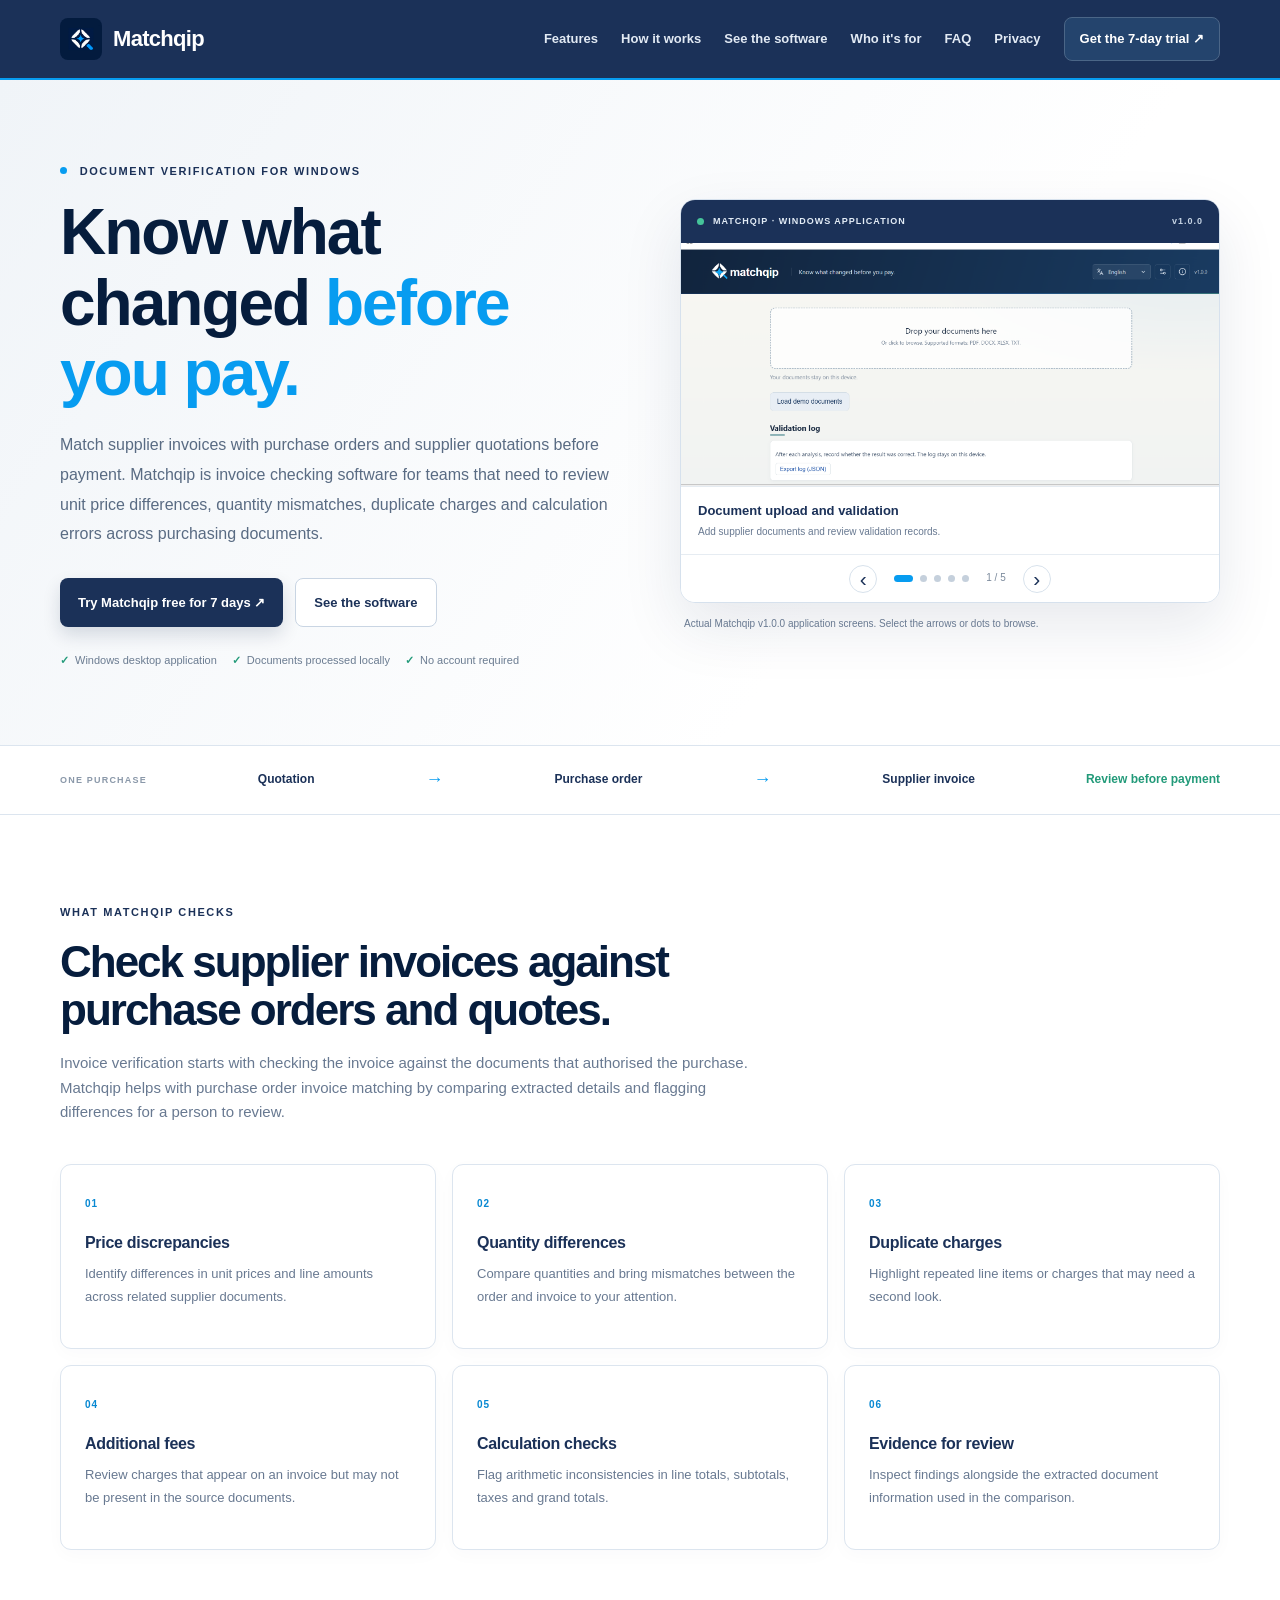
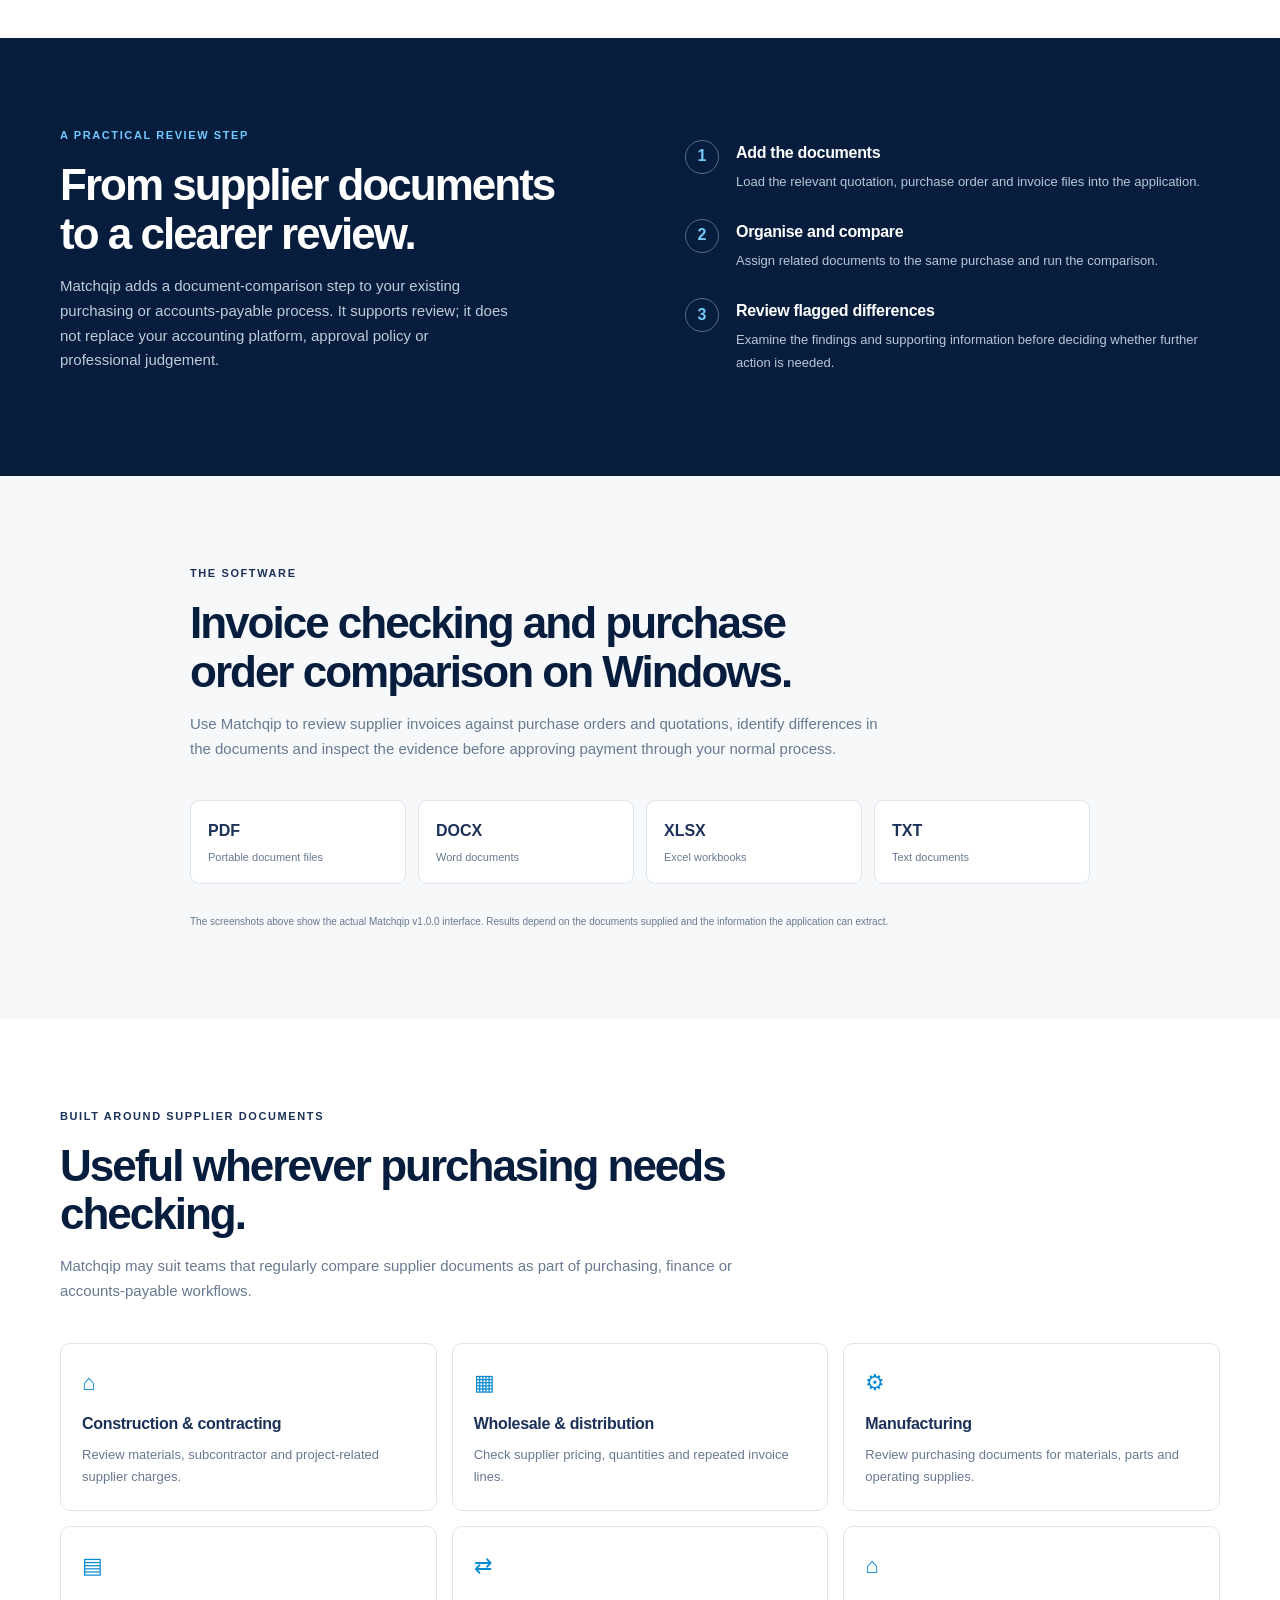
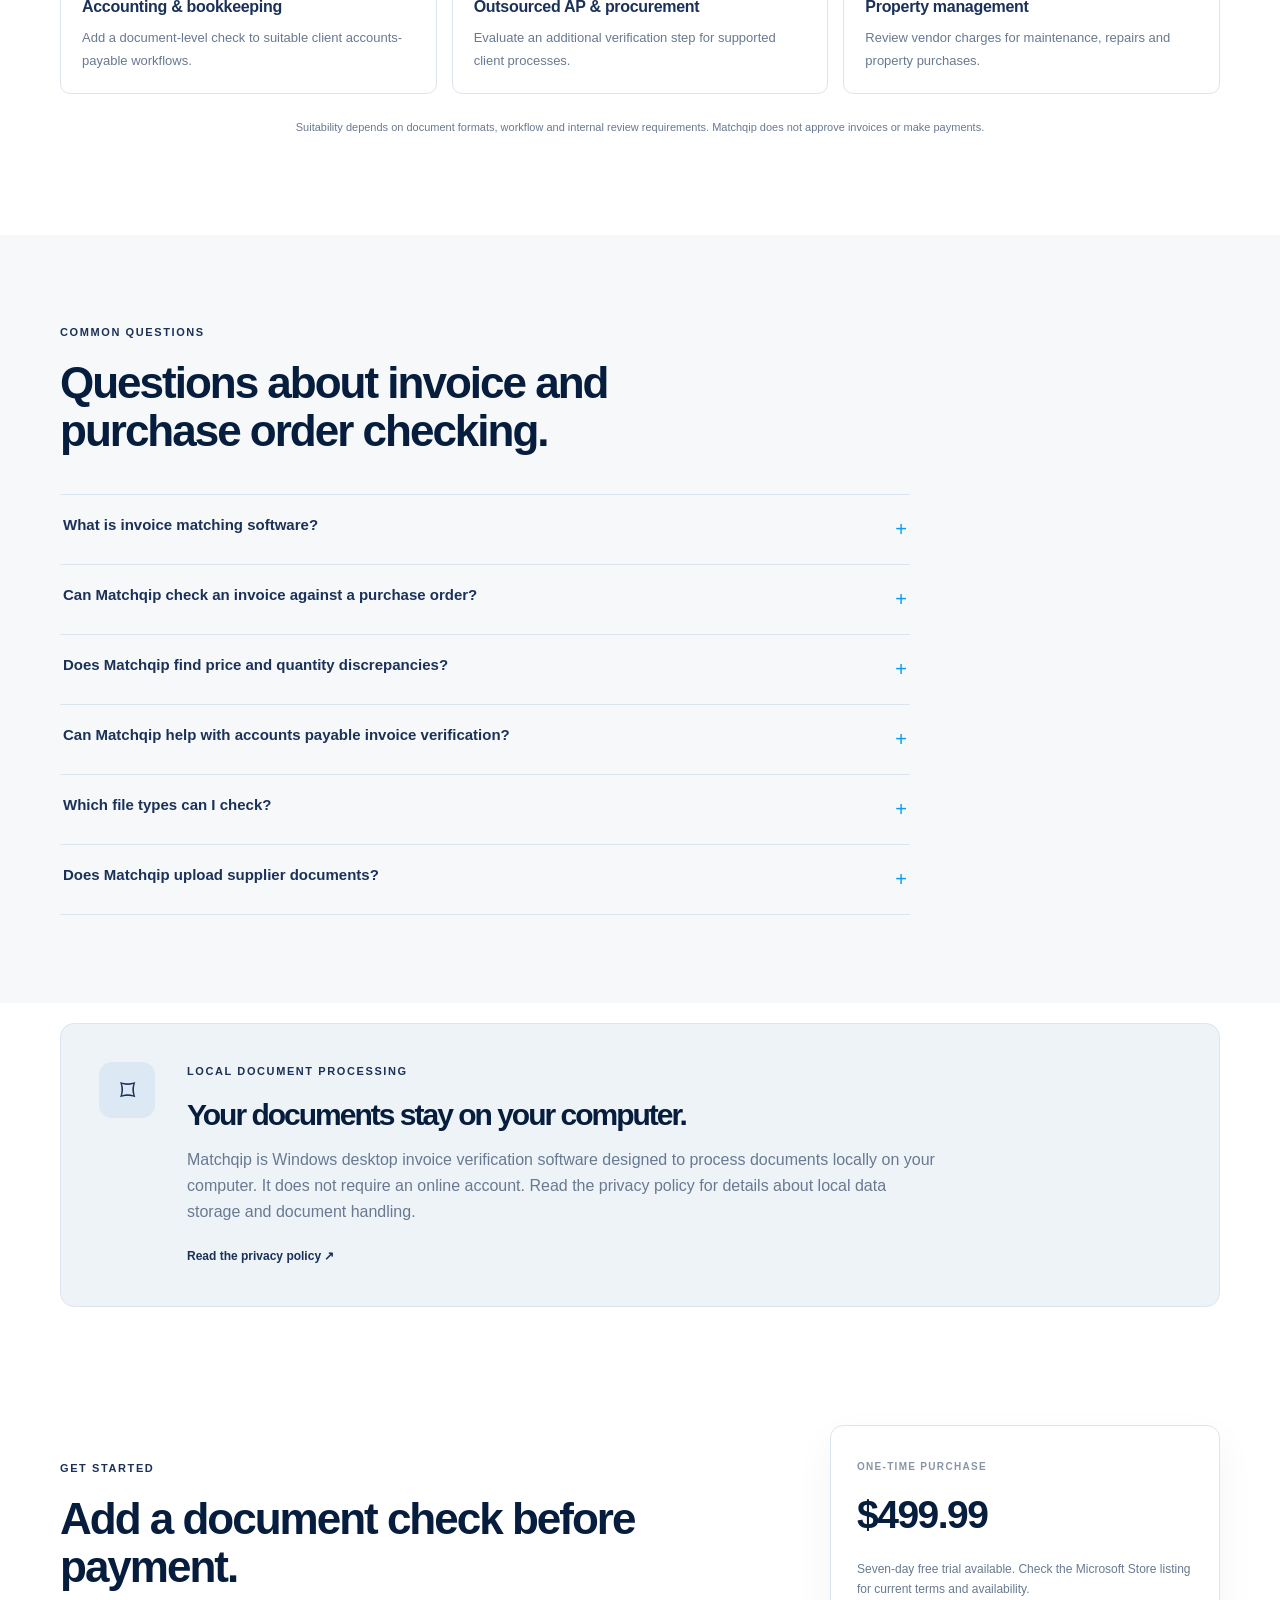
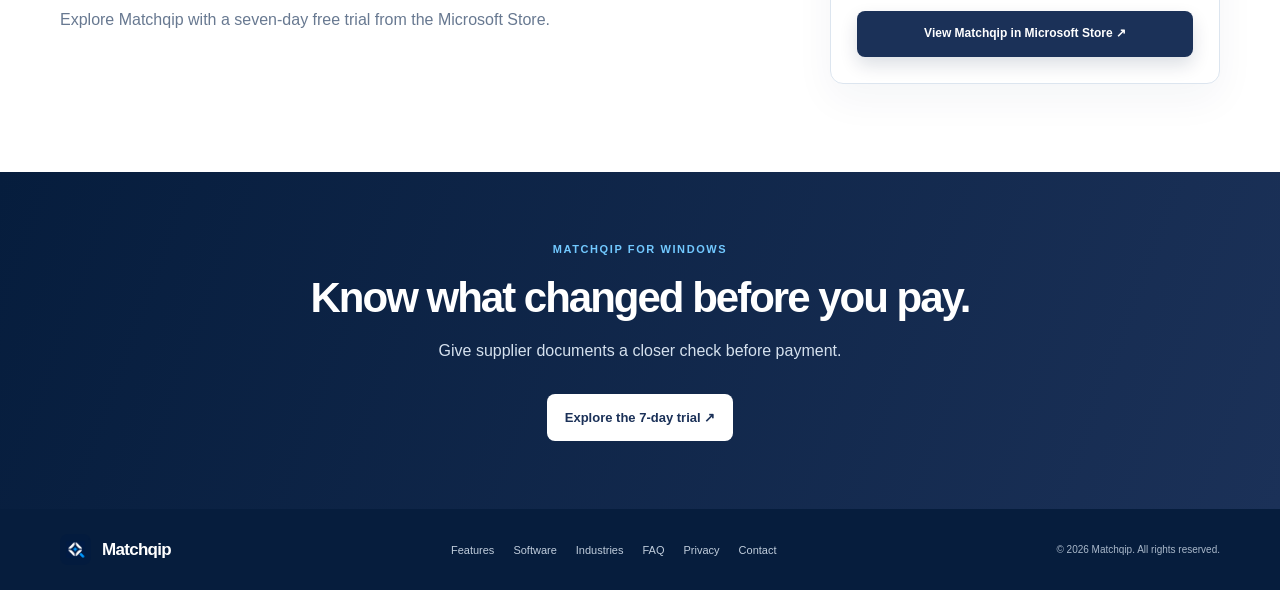
==== commit 211eaafa: "Add files via upload" ====
--- a/index.html
+++ b/index.html
@@ -43,10 +43,10 @@
 <div class="carousel-topline"><span class="carousel-live-dot"></span><span>MATCHQIP · WINDOWS APPLICATION</span><span class="carousel-version">v1.0.0</span></div>
 <div class="carousel-viewport">
 <figure class="app-slide is-active"><img src="/assets/app-upload-validation.png" alt="Matchqip Windows application showing document upload and validation log" fetchpriority="high"><figcaption><strong>Document upload and validation</strong><span>Add supplier documents and review validation records.</span></figcaption></figure>
-<figure class="app-slide"><img src="/assets/app-documents-list.png" alt="Matchqip document list showing quotation and invoice files with purchase number selection" loading="lazy"><figcaption><strong>Organise related documents</strong><span>Group quotation, purchase order and invoice files by purchase.</span></figcaption></figure>
-<figure class="app-slide"><img src="/assets/app-discrepancy-findings.png" alt="Matchqip analysis results highlighting an amount in question and high impact findings" loading="lazy"><figcaption><strong>Discrepancy findings</strong><span>Review flagged differences and amounts that need attention.</span></figcaption></figure>
-<figure class="app-slide"><img src="/assets/app-validation-log.png" alt="Matchqip validation log showing analysis results and review feedback controls" loading="lazy"><figcaption><strong>Validation log</strong><span>Record whether findings were correct, missed or need clarification.</span></figcaption></figure>
-<figure class="app-slide"><img src="/assets/app-about-settings.png" alt="Matchqip about and settings panels showing local data controls" loading="lazy"><figcaption><strong>About and local settings</strong><span>Review application information and manage locally stored data.</span></figcaption></figure>
+<figure class="app-slide" hidden><img src="/assets/app-documents-list.png" alt="Matchqip document list showing quotation and invoice files with purchase number selection" loading="lazy"><figcaption><strong>Organise related documents</strong><span>Group quotation, purchase order and invoice files by purchase.</span></figcaption></figure>
+<figure class="app-slide" hidden><img src="/assets/app-discrepancy-findings.png" alt="Matchqip analysis results highlighting an amount in question and high impact findings" loading="lazy"><figcaption><strong>Discrepancy findings</strong><span>Review flagged differences and amounts that need attention.</span></figcaption></figure>
+<figure class="app-slide" hidden><img src="/assets/app-validation-log.png" alt="Matchqip validation log showing analysis results and review feedback controls" loading="lazy"><figcaption><strong>Validation log</strong><span>Record whether findings were correct, missed or need clarification.</span></figcaption></figure>
+<figure class="app-slide" hidden><img src="/assets/app-about-settings.png" alt="Matchqip about and settings panels showing local data controls" loading="lazy"><figcaption><strong>About and local settings</strong><span>Review application information and manage locally stored data.</span></figcaption></figure>
 </div>
 <div class="carousel-controls"><button class="carousel-arrow" type="button" data-slide-prev aria-label="Previous screenshot">‹</button><div class="carousel-dots" role="group" aria-label="Choose application screenshot"><button class="carousel-dot is-active" type="button" data-slide="0" aria-label="Show screenshot 1" aria-current="true"></button><button class="carousel-dot" type="button" data-slide="1" aria-label="Show screenshot 2"></button><button class="carousel-dot" type="button" data-slide="2" aria-label="Show screenshot 3"></button><button class="carousel-dot" type="button" data-slide="3" aria-label="Show screenshot 4"></button><button class="carousel-dot" type="button" data-slide="4" aria-label="Show screenshot 5"></button></div><span class="carousel-count" aria-live="polite">1 / 5</span><button class="carousel-arrow" type="button" data-slide-next aria-label="Next screenshot">›</button></div>
 </div><p class="hero-caption">Actual Matchqip v1.0.0 application screens. Select the arrows or dots to browse.</p></div></div></section>
@@ -106,29 +106,46 @@
 <div class="footer-links"><a href="#features">Features</a><a href="#product">Software</a><a href="#industries">Industries</a><a href="#faq">FAQ</a><a href="https://alkabalcharlie.github.io/matchqip-privacy/">Privacy</a><a href="mailto:chuka.cokafor@gmail.com">Contact</a></div>
 <span class="copyright">© 2026 Matchqip. All rights reserved.</span>
 </div></footer>
-<script src="/main.js"></script>
 <script>
 (() => {
-  const slides = [...document.querySelectorAll('.app-slide')];
-  const dots = [...document.querySelectorAll('.carousel-dot')];
+  const slides = Array.from(document.querySelectorAll('.app-slide'));
+  const dots = Array.from(document.querySelectorAll('.carousel-dot'));
   const count = document.querySelector('.carousel-count');
-  if (slides.length && dots.length) {
-    let current = 0;
-    const show = (index) => {
-      current = (index + slides.length) % slides.length;
-      slides.forEach((slide, i) => { slide.classList.toggle('is-active', i === current); slide.setAttribute('aria-hidden', i === current ? 'false' : 'true'); });
-      dots.forEach((dot, i) => { dot.classList.toggle('is-active', i === current); if (i === current) dot.setAttribute('aria-current', 'true'); else dot.removeAttribute('aria-current'); });
-      if (count) count.textContent = `${current + 1} / ${slides.length}`;
-    };
-    document.querySelector('[data-slide-prev]')?.addEventListener('click', () => show(current - 1));
-    document.querySelector('[data-slide-next]')?.addEventListener('click', () => show(current + 1));
-    dots.forEach(dot => dot.addEventListener('click', () => show(Number(dot.dataset.slide))));
-    show(0);
+  let current = 0;
+
+  function showSlide(index) {
+    if (!slides.length) return;
+    current = (index + slides.length) % slides.length;
+    slides.forEach((slide, i) => {
+      const active = i === current;
+      slide.hidden = !active;
+      slide.classList.toggle('is-active', active);
+      slide.setAttribute('aria-hidden', String(!active));
+    });
+    dots.forEach((dot, i) => {
+      const active = i === current;
+      dot.classList.toggle('is-active', active);
+      if (active) dot.setAttribute('aria-current', 'true');
+      else dot.removeAttribute('aria-current');
+    });
+    if (count) count.textContent = `${current + 1} / ${slides.length}`;
   }
+
+  document.querySelector('[data-slide-prev]')?.addEventListener('click', () => showSlide(current - 1));
+  document.querySelector('[data-slide-next]')?.addEventListener('click', () => showSlide(current + 1));
+  dots.forEach(dot => dot.addEventListener('click', () => showSlide(Number(dot.dataset.slide))));
+  showSlide(0);
+
   const menu = document.querySelector('.menu-toggle');
   const nav = document.querySelector('.main-nav');
-  menu?.addEventListener('click', () => { const open = nav.classList.toggle('open'); menu.setAttribute('aria-expanded', String(open)); });
-  nav?.querySelectorAll('a').forEach(link => link.addEventListener('click', () => { nav.classList.remove('open'); menu?.setAttribute('aria-expanded', 'false'); }));
+  menu?.addEventListener('click', () => {
+    const open = nav.classList.toggle('open');
+    menu.setAttribute('aria-expanded', String(open));
+  });
+  nav?.querySelectorAll('a').forEach(link => link.addEventListener('click', () => {
+    nav.classList.remove('open');
+    menu?.setAttribute('aria-expanded', 'false');
+  }));
 })();
 </script>
 
--- a/assets/styles.css
+++ b/assets/styles.css
@@ -14,3 +14,7 @@
 .closing{background:linear-gradient(110deg,var(--navy-deep),var(--navy));color:#fff;padding:68px 0;text-align:center}.closing h2{color:#fff;font-size:42px}.closing p:not(.eyebrow){color:#D5E1EE}.button-light{background:#fff;color:var(--navy);margin-top:14px}.button-light:hover{background:#EAF4FC}.site-footer{padding:25px 0;background:var(--navy-deep);color:#fff}.footer-inner{display:flex;align-items:center;justify-content:space-between;gap:20px}.brand-footer{font-size:17px}.brand-footer .brand-logo{width:31px;height:31px}.footer-links{display:flex;gap:19px;color:#C0CDDC;font-size:11px}.copyright{font-size:10px;color:#A9B8CA}
 @media(max-width:950px){.hero-grid{gap:34px}.main-nav{gap:12px;font-size:11px}.split{gap:48px}.flow-inner{flex-wrap:wrap;justify-content:center}.flow-end{width:100%;text-align:center}}
 @media(max-width:700px){.container{width:min(100% - 34px,560px)}.site-header,.nav-wrap{min-height:68px}.brand{font-size:20px}.brand-logo{width:36px;height:36px}.menu-toggle{display:block}.main-nav{display:none;position:absolute;top:68px;left:0;right:0;background:var(--navy);border-bottom:1px solid #49617E;padding:18px 24px;flex-direction:column;align-items:stretch;gap:16px}.main-nav.open{display:flex}.nav-cta{text-align:center}.hero{padding:56px 0}.hero-grid,.split,.pricing-card{grid-template-columns:1fr}.hero-grid{gap:35px}.hero h1{font-size:43px}.hero-lede{font-size:15px}.hero-proof{gap:8px;flex-direction:column}.section{padding:65px 0}.feature-grid,.industry-grid,.screenshot-grid{grid-template-columns:1fr}.screenshot-wide{grid-column:auto}.split{gap:35px}.privacy-card{grid-template-columns:1fr;padding:25px}.privacy-card h2{font-size:26px}.pricing-card{gap:24px}.price-box{max-width:440px}.closing{padding:55px 0}.closing h2{font-size:34px}.footer-inner{flex-direction:column;align-items:flex-start}.footer-links{flex-wrap:wrap;gap:13px}}
+
+/* Actual application screenshot carousel */
+.app-carousel{background:#fff;border:1px solid #D6E1ED;border-radius:15px;overflow:hidden;box-shadow:0 24px 60px #10294B1A}.carousel-topline{height:43px;background:var(--navy);color:#E3ECF6;display:flex;align-items:center;gap:9px;padding:0 16px;font-size:9px;letter-spacing:1px;font-weight:800}.carousel-live-dot{width:7px;height:7px;background:#45C49A;border-radius:50%}.carousel-version{margin-left:auto;color:#C6D4E4}.carousel-viewport{position:relative;background:#F3F6F9;min-height:260px}.app-slide{display:none;margin:0}.app-slide.is-active{display:block;animation:slideFade .28s ease}.app-slide img{display:block;width:100%;height:auto;max-height:430px;object-fit:contain;background:#F3F6F9}.app-slide figcaption{padding:13px 17px 14px;display:flex;flex-direction:column;gap:2px;background:#fff;border-top:1px solid #E5EBF1}.app-slide figcaption strong{font-size:13px;color:var(--navy)}.app-slide figcaption span{font-size:10px;color:var(--muted)}.carousel-controls{height:48px;display:flex;align-items:center;justify-content:center;gap:17px;border-top:1px solid #E6ECF2;background:#fff}.carousel-arrow{width:28px;height:28px;border:1px solid #D8E2EC;border-radius:50%;background:#fff;color:var(--navy);font-size:21px;line-height:1;cursor:pointer}.carousel-arrow:hover{background:#EEF4FA;border-color:#9FB3C9}.carousel-dots{display:flex;gap:7px}.carousel-dot{width:7px;height:7px;padding:0;border:0;border-radius:50%;background:#C5D0DC;cursor:pointer}.carousel-dot.is-active{width:19px;border-radius:8px;background:var(--blue)}.carousel-count{font-size:10px;color:#7A899B;font-variant-numeric:tabular-nums}.product-summary{max-width:900px}.product-points{display:grid;grid-template-columns:repeat(4,1fr);gap:12px;margin:30px 0}.product-points>div{padding:17px;border:1px solid var(--line);border-radius:9px;background:#fff;display:flex;flex-direction:column;gap:3px}.product-points strong{font-family:Manrope,sans-serif;color:var(--navy);font-size:16px}.product-points span{font-size:11px;color:var(--muted)}.faq-section{background:#F6F8FA}.faq-list{max-width:850px;border-top:1px solid var(--line)}.faq-list details{border-bottom:1px solid var(--line);padding:18px 3px}.faq-list summary{font-family:Manrope,sans-serif;font-size:15px;font-weight:700;color:var(--navy);cursor:pointer;list-style:none;display:flex;justify-content:space-between;gap:20px}.faq-list summary::-webkit-details-marker{display:none}.faq-list summary:after{content:'+';color:var(--blue);font-size:20px;font-weight:500}.faq-list details[open] summary:after{content:'−'}.faq-list details p{max-width:760px;color:var(--muted);font-size:13px;margin:12px 0 0}@keyframes slideFade{from{opacity:.45;transform:translateY(4px)}to{opacity:1;transform:translateY(0)}}
+@media(max-width:700px){.app-slide img{max-height:360px}.product-points{grid-template-columns:repeat(2,1fr)}.carousel-controls{gap:12px}}
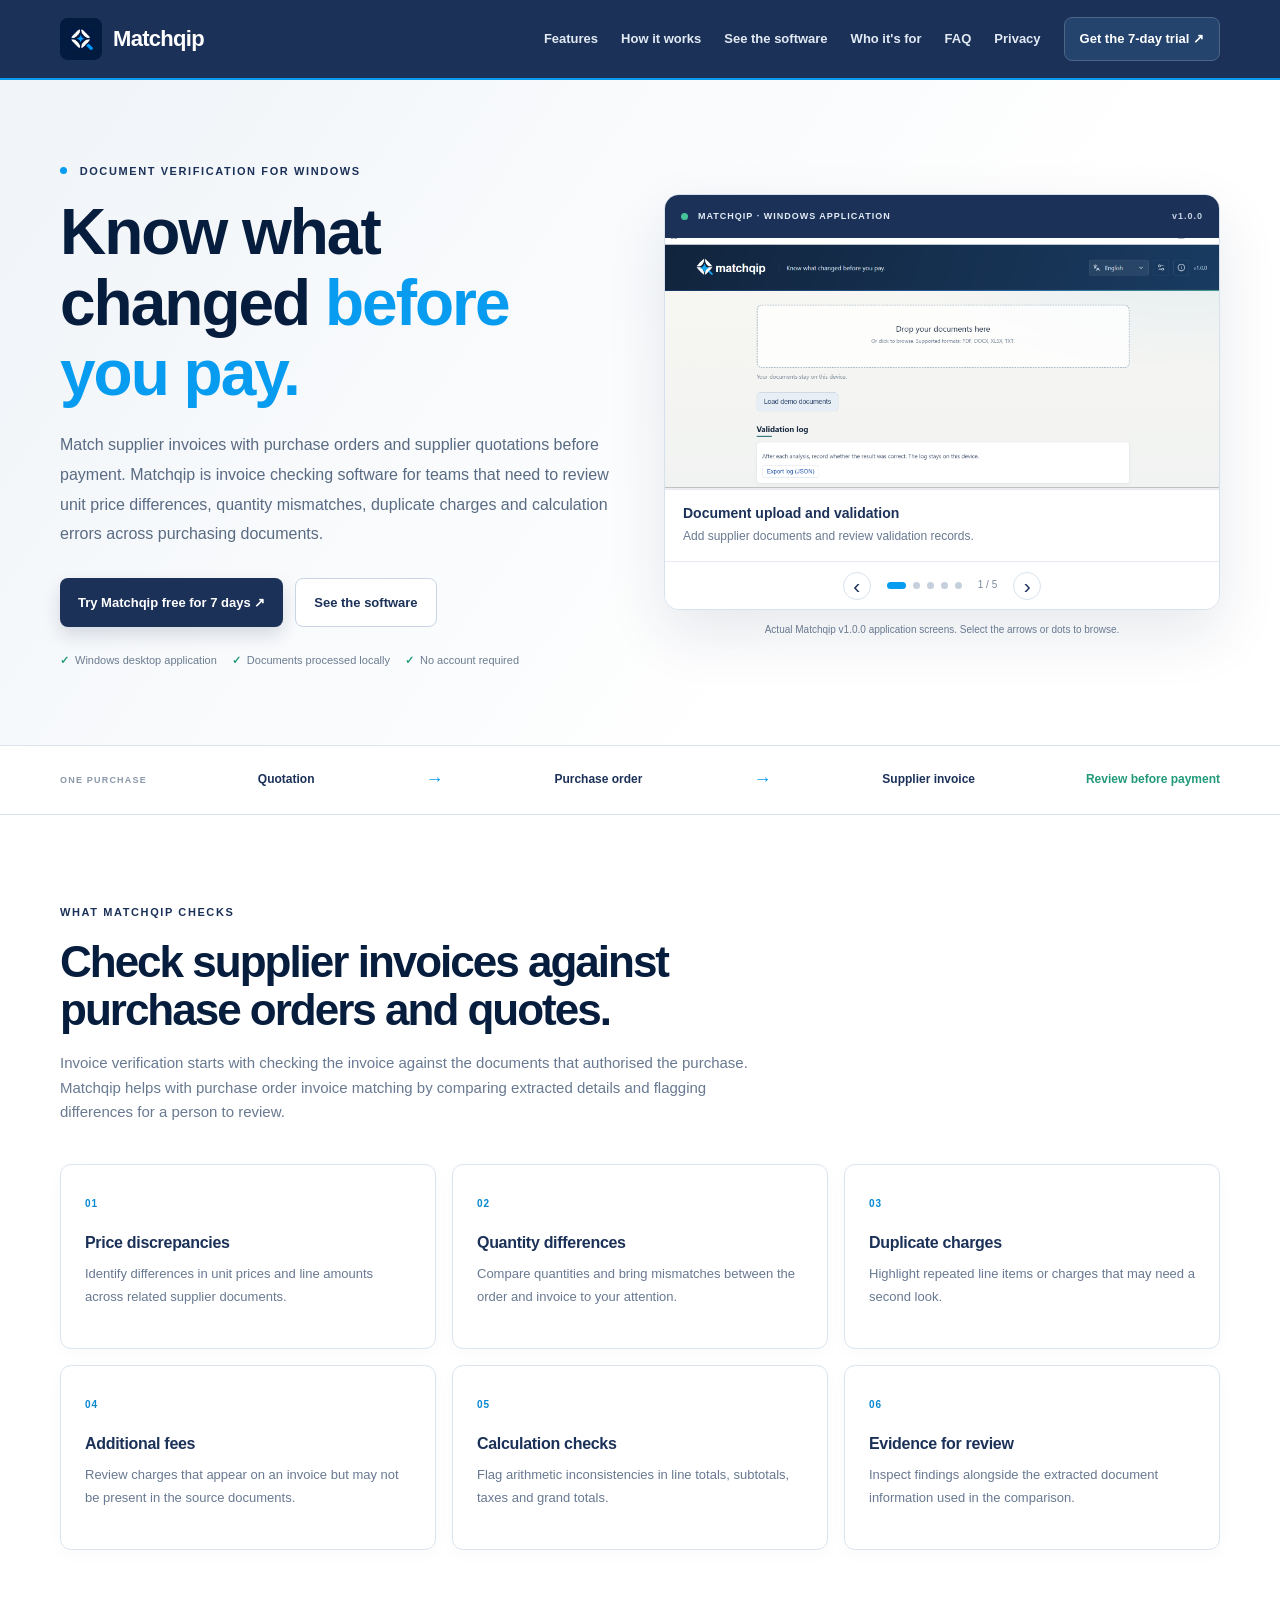
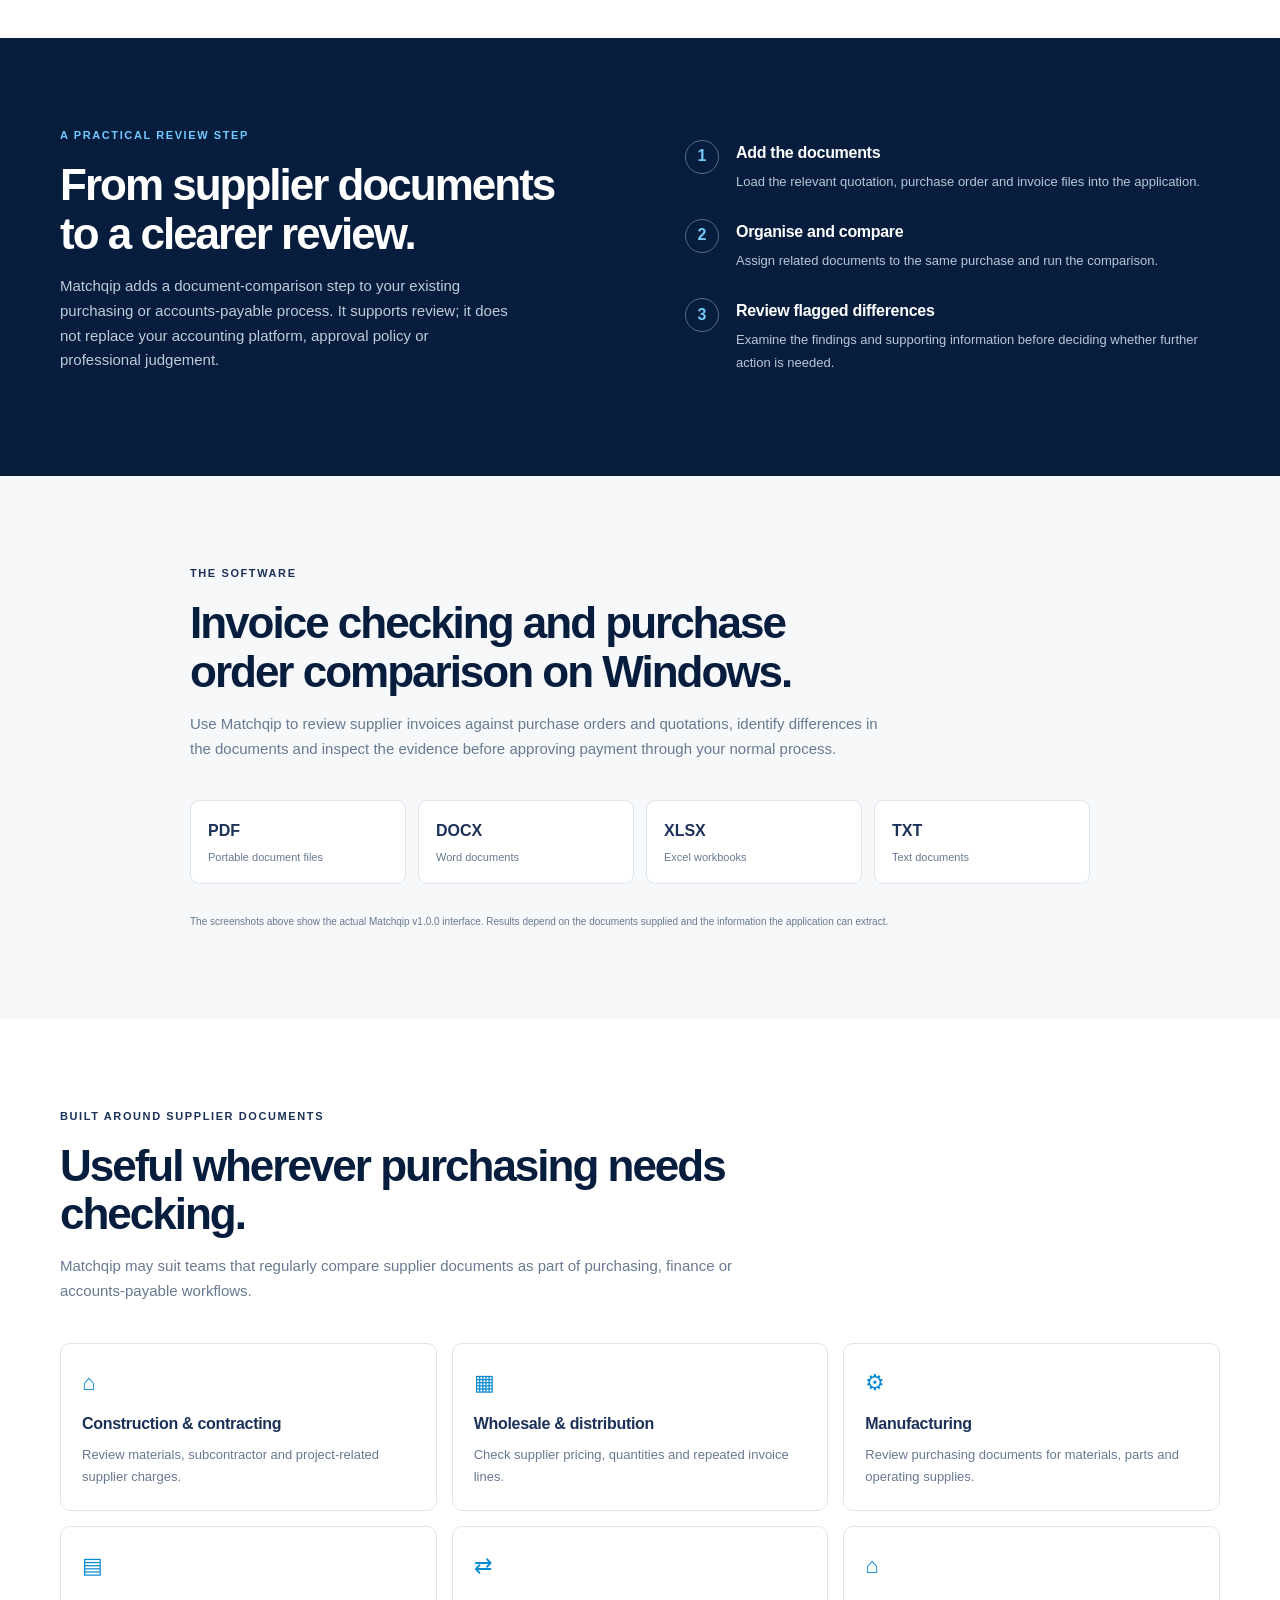
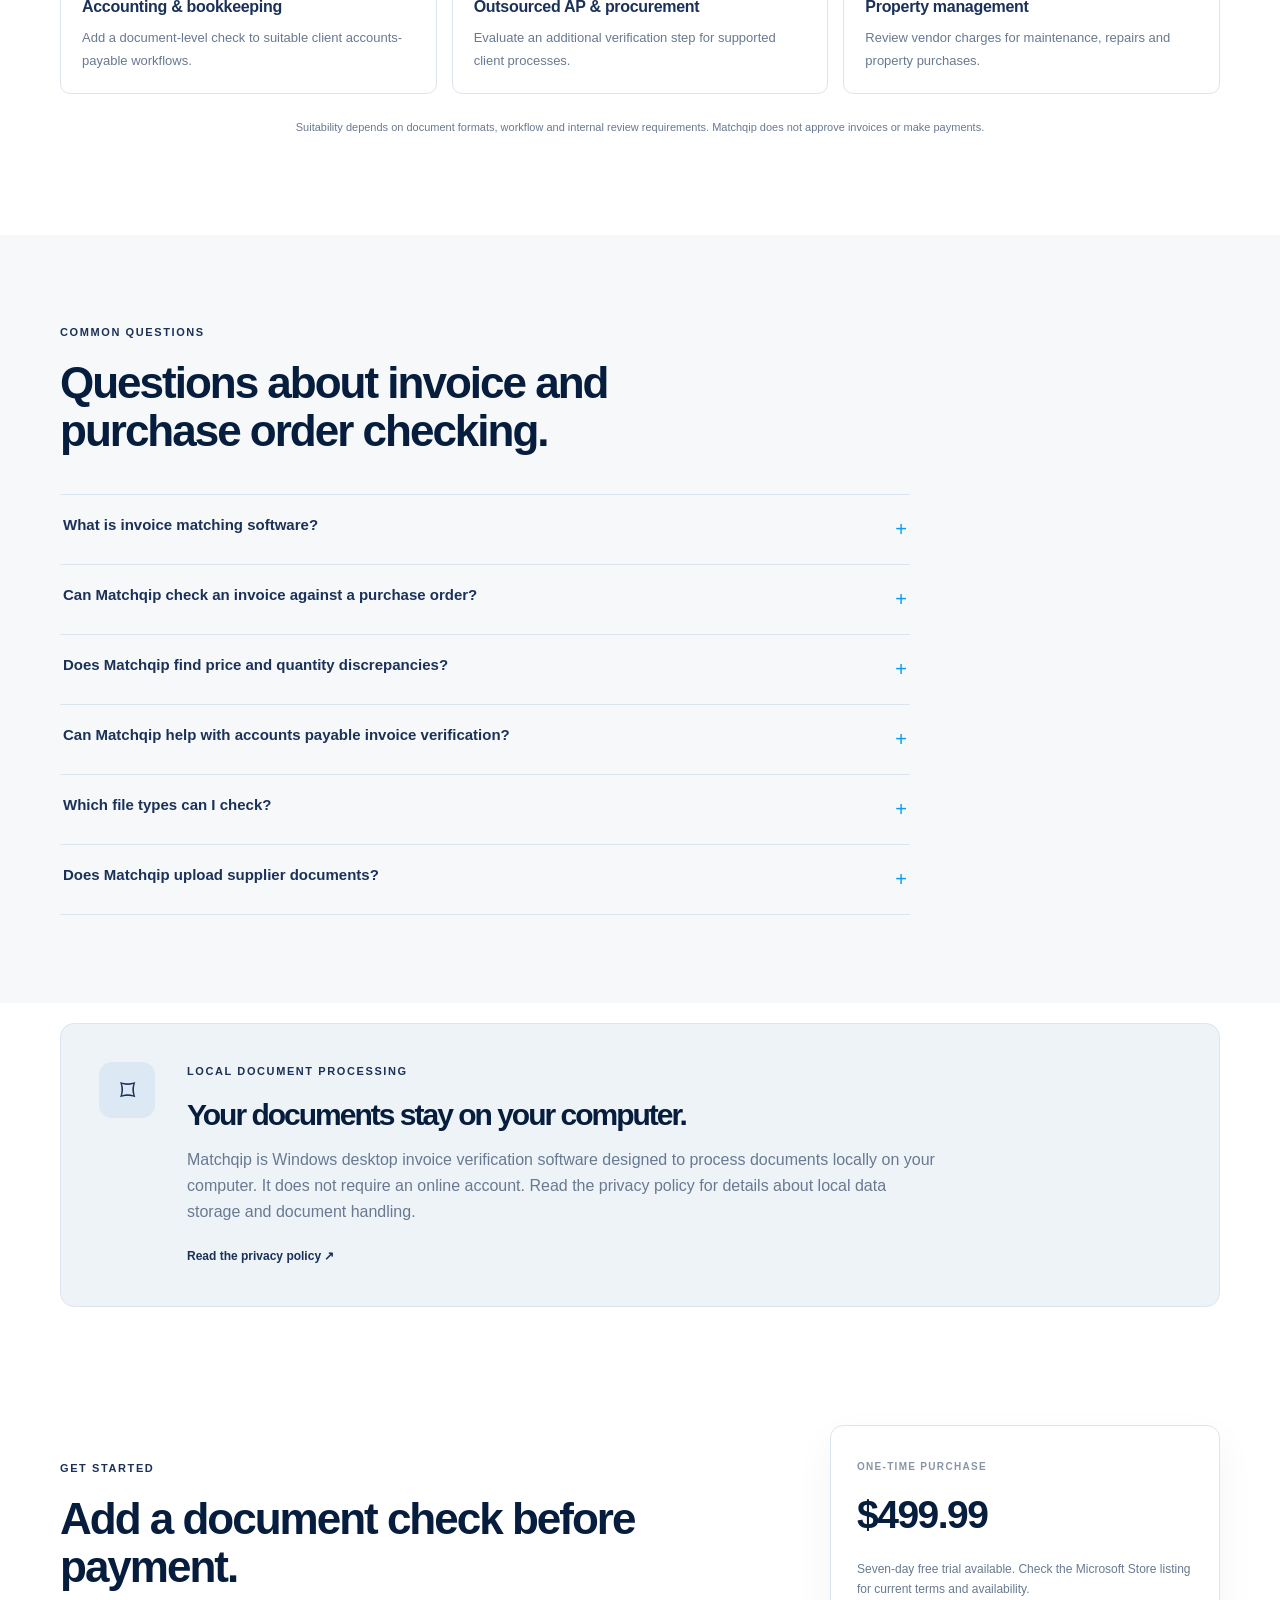
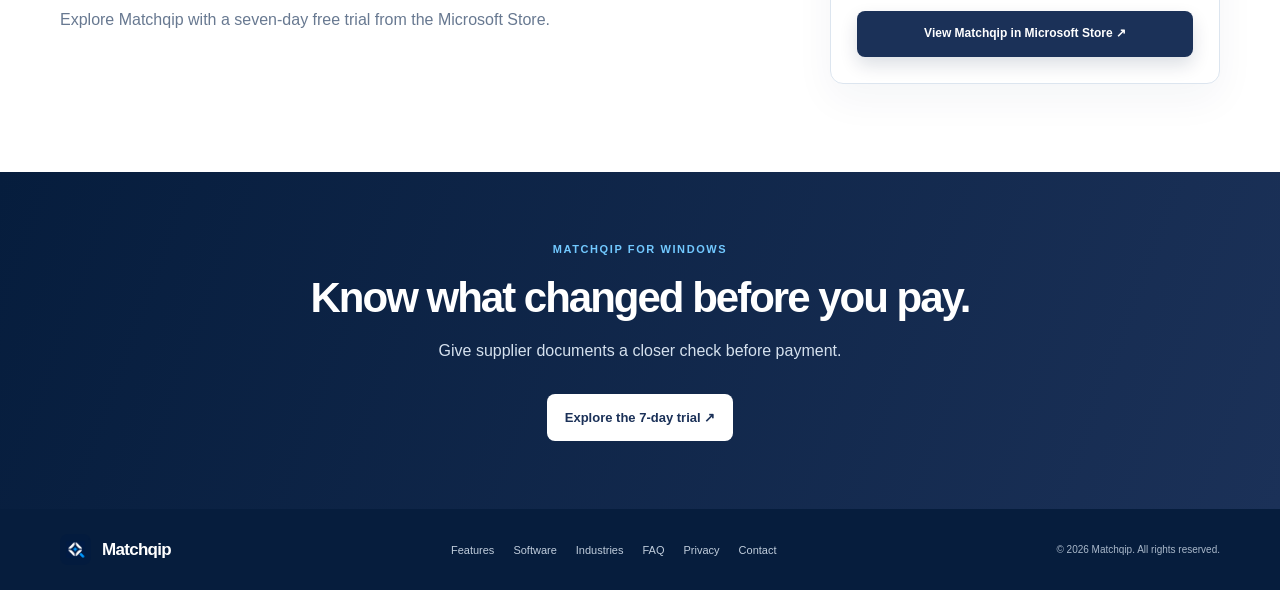
==== commit cb81a1ca: "Update index.html" ====
--- a/index.html
+++ b/index.html
@@ -21,6 +21,7 @@
 <script type="application/ld+json">
 {"@context":"https://schema.org","@type":"FAQPage","mainEntity":[{"@type":"Question","name":"What does Matchqip check?","acceptedAnswer":{"@type":"Answer","text":"Matchqip compares supplier quotations, purchase orders and invoices and highlights differences such as unit prices, quantities, repeated charges and calculation inconsistencies for review."}},{"@type":"Question","name":"Can Matchqip compare an invoice with a purchase order?","acceptedAnswer":{"@type":"Answer","text":"Yes. Related documents can be assigned to the same purchase number and compared so users can review differences between the purchase order and supplier invoice."}},{"@type":"Question","name":"Does Matchqip detect duplicate invoice charges?","acceptedAnswer":{"@type":"Answer","text":"Matchqip checks for repeated line items or charges in the documents it processes and flags possible duplicates for review."}},{"@type":"Question","name":"Are documents uploaded to the cloud?","acceptedAnswer":{"@type":"Answer","text":"Matchqip is designed to process documents locally on the Windows device. See the privacy policy for details about data handling."}},{"@type":"Question","name":"What file formats does Matchqip support?","acceptedAnswer":{"@type":"Answer","text":"The application supports PDF, DOCX, XLSX and TXT files."}}]}
 </script>
+<script async src="https://app.uppercut.co/js/uc.js" data-uppercut="8eceab8d-874a-468b-9bda-29a2c65cf0ec" data-domains="apps.microsoft.com,app.apps.microsoft.com"></script>
 </head>
 <body>
 <header class="site-header"><div class="container nav-wrap">
--- a/assets/styles.css
+++ b/assets/styles.css
@@ -18,3 +18,31 @@
 /* Actual application screenshot carousel */
 .app-carousel{background:#fff;border:1px solid #D6E1ED;border-radius:15px;overflow:hidden;box-shadow:0 24px 60px #10294B1A}.carousel-topline{height:43px;background:var(--navy);color:#E3ECF6;display:flex;align-items:center;gap:9px;padding:0 16px;font-size:9px;letter-spacing:1px;font-weight:800}.carousel-live-dot{width:7px;height:7px;background:#45C49A;border-radius:50%}.carousel-version{margin-left:auto;color:#C6D4E4}.carousel-viewport{position:relative;background:#F3F6F9;min-height:260px}.app-slide{display:none;margin:0}.app-slide.is-active{display:block;animation:slideFade .28s ease}.app-slide img{display:block;width:100%;height:auto;max-height:430px;object-fit:contain;background:#F3F6F9}.app-slide figcaption{padding:13px 17px 14px;display:flex;flex-direction:column;gap:2px;background:#fff;border-top:1px solid #E5EBF1}.app-slide figcaption strong{font-size:13px;color:var(--navy)}.app-slide figcaption span{font-size:10px;color:var(--muted)}.carousel-controls{height:48px;display:flex;align-items:center;justify-content:center;gap:17px;border-top:1px solid #E6ECF2;background:#fff}.carousel-arrow{width:28px;height:28px;border:1px solid #D8E2EC;border-radius:50%;background:#fff;color:var(--navy);font-size:21px;line-height:1;cursor:pointer}.carousel-arrow:hover{background:#EEF4FA;border-color:#9FB3C9}.carousel-dots{display:flex;gap:7px}.carousel-dot{width:7px;height:7px;padding:0;border:0;border-radius:50%;background:#C5D0DC;cursor:pointer}.carousel-dot.is-active{width:19px;border-radius:8px;background:var(--blue)}.carousel-count{font-size:10px;color:#7A899B;font-variant-numeric:tabular-nums}.product-summary{max-width:900px}.product-points{display:grid;grid-template-columns:repeat(4,1fr);gap:12px;margin:30px 0}.product-points>div{padding:17px;border:1px solid var(--line);border-radius:9px;background:#fff;display:flex;flex-direction:column;gap:3px}.product-points strong{font-family:Manrope,sans-serif;color:var(--navy);font-size:16px}.product-points span{font-size:11px;color:var(--muted)}.faq-section{background:#F6F8FA}.faq-list{max-width:850px;border-top:1px solid var(--line)}.faq-list details{border-bottom:1px solid var(--line);padding:18px 3px}.faq-list summary{font-family:Manrope,sans-serif;font-size:15px;font-weight:700;color:var(--navy);cursor:pointer;list-style:none;display:flex;justify-content:space-between;gap:20px}.faq-list summary::-webkit-details-marker{display:none}.faq-list summary:after{content:'+';color:var(--blue);font-size:20px;font-weight:500}.faq-list details[open] summary:after{content:'−'}.faq-list details p{max-width:760px;color:var(--muted);font-size:13px;margin:12px 0 0}@keyframes slideFade{from{opacity:.45;transform:translateY(4px)}to{opacity:1;transform:translateY(0)}}
 @media(max-width:700px){.app-slide img{max-height:360px}.product-points{grid-template-columns:repeat(2,1fr)}.carousel-controls{gap:12px}}
+
+/* Carousel layout safeguards */
+.app-carousel{width:100%;max-width:620px;min-width:0;margin:0 auto}
+.carousel-viewport{width:100%;min-height:0;display:block}
+.app-slide[hidden]{display:none!important}
+.app-slide:not(.is-active){display:none!important}
+.app-slide.is-active{display:block!important;width:100%;margin:0}
+.app-slide img{width:100%;height:auto;max-height:390px;object-fit:contain;display:block}
+.app-slide figcaption{display:flex!important;flex-direction:column!important;align-items:flex-start;gap:4px;padding:14px 18px 16px;line-height:1.5}
+.app-slide figcaption strong{display:block;font-size:14px;line-height:1.35}
+.app-slide figcaption span{display:block;font-size:12px;line-height:1.55}
+.carousel-topline{display:flex;align-items:center;gap:10px;white-space:nowrap}
+.carousel-controls{display:flex;align-items:center;justify-content:center;gap:16px}
+.hero-grid{grid-template-columns:minmax(0,1fr) minmax(0,1fr);align-items:center;gap:48px}
+.hero-copy,.hero-product{min-width:0}
+.hero-product{width:100%;max-width:620px;justify-self:end}
+.hero-caption{max-width:620px;margin:12px auto 0;text-align:center;line-height:1.5}
+@media(max-width:850px){
+  .hero-grid{grid-template-columns:1fr;gap:36px}
+  .hero-product{max-width:680px;justify-self:center}
+  .app-slide img{max-height:420px}
+}
+@media(max-width:700px){
+  .app-carousel{max-width:100%}
+  .carousel-controls{gap:11px}
+  .app-slide img{max-height:330px}
+  .app-slide figcaption{padding:12px 14px}
+}
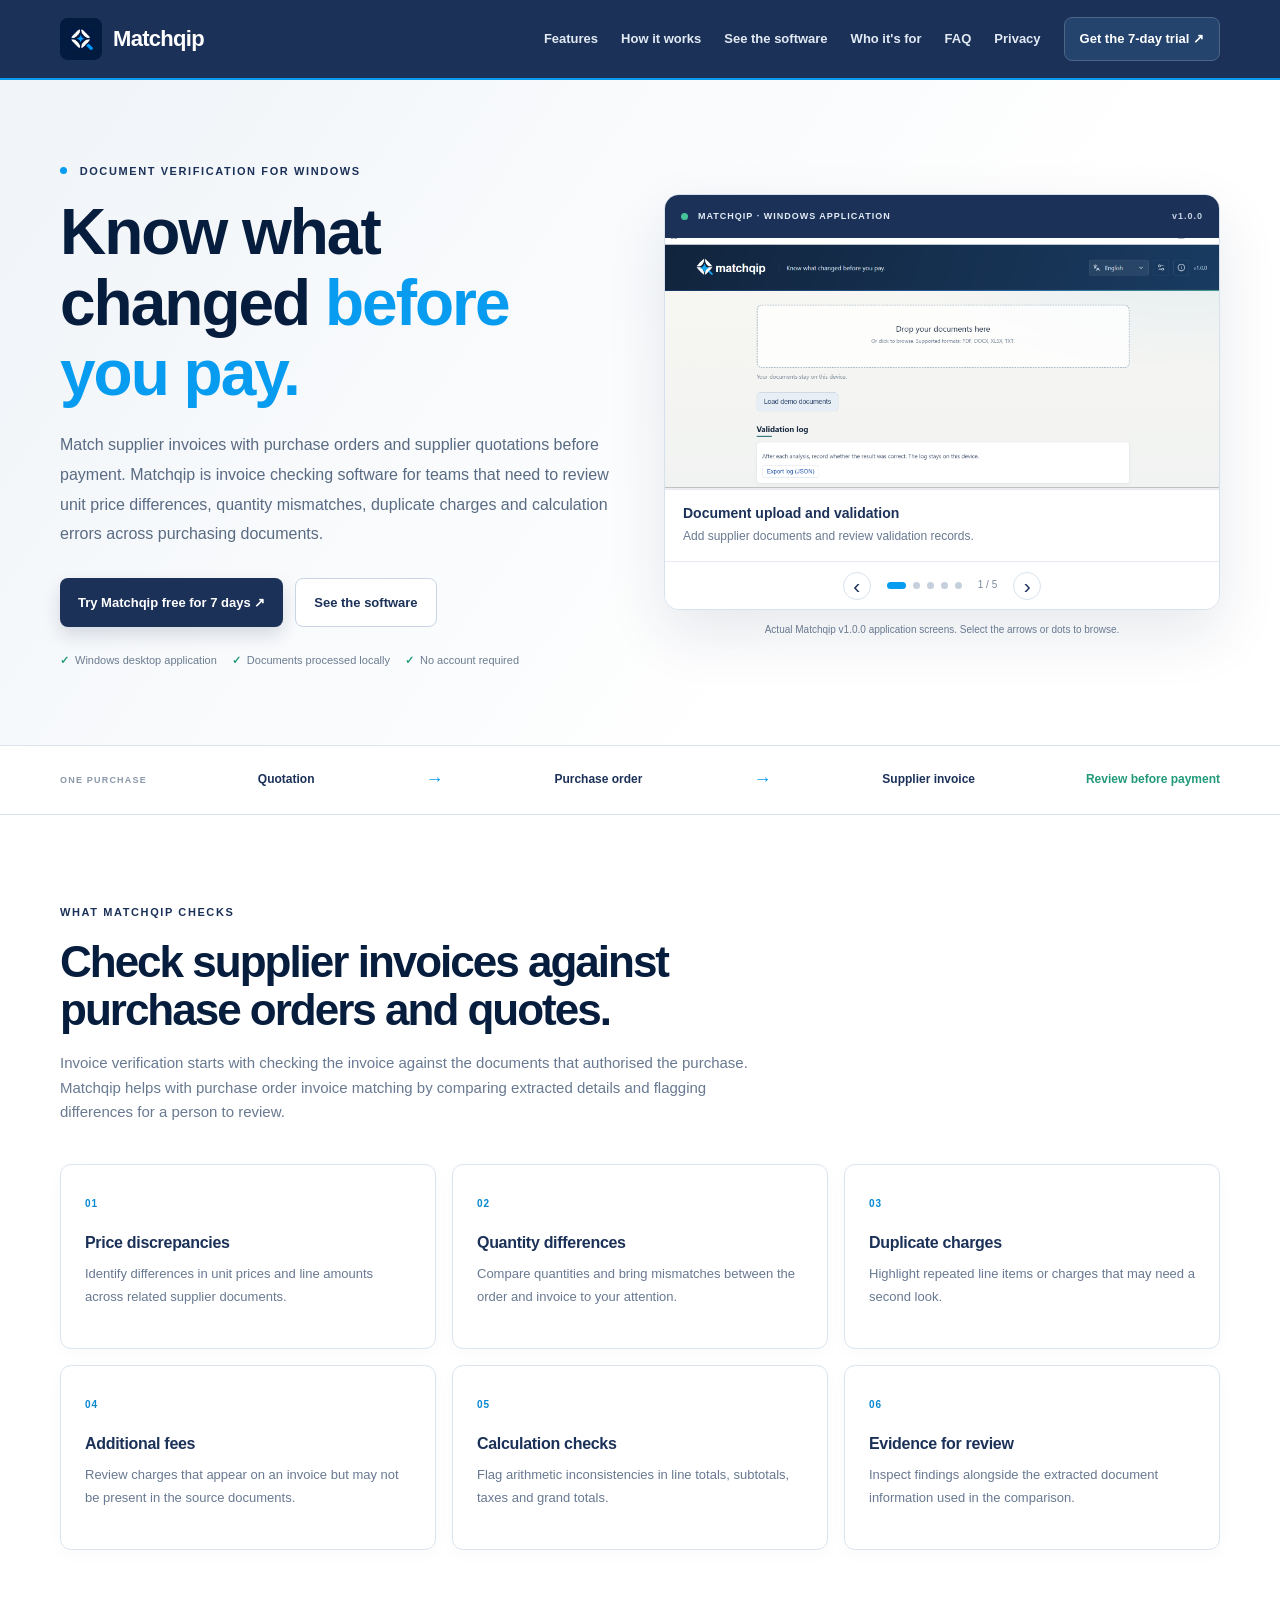
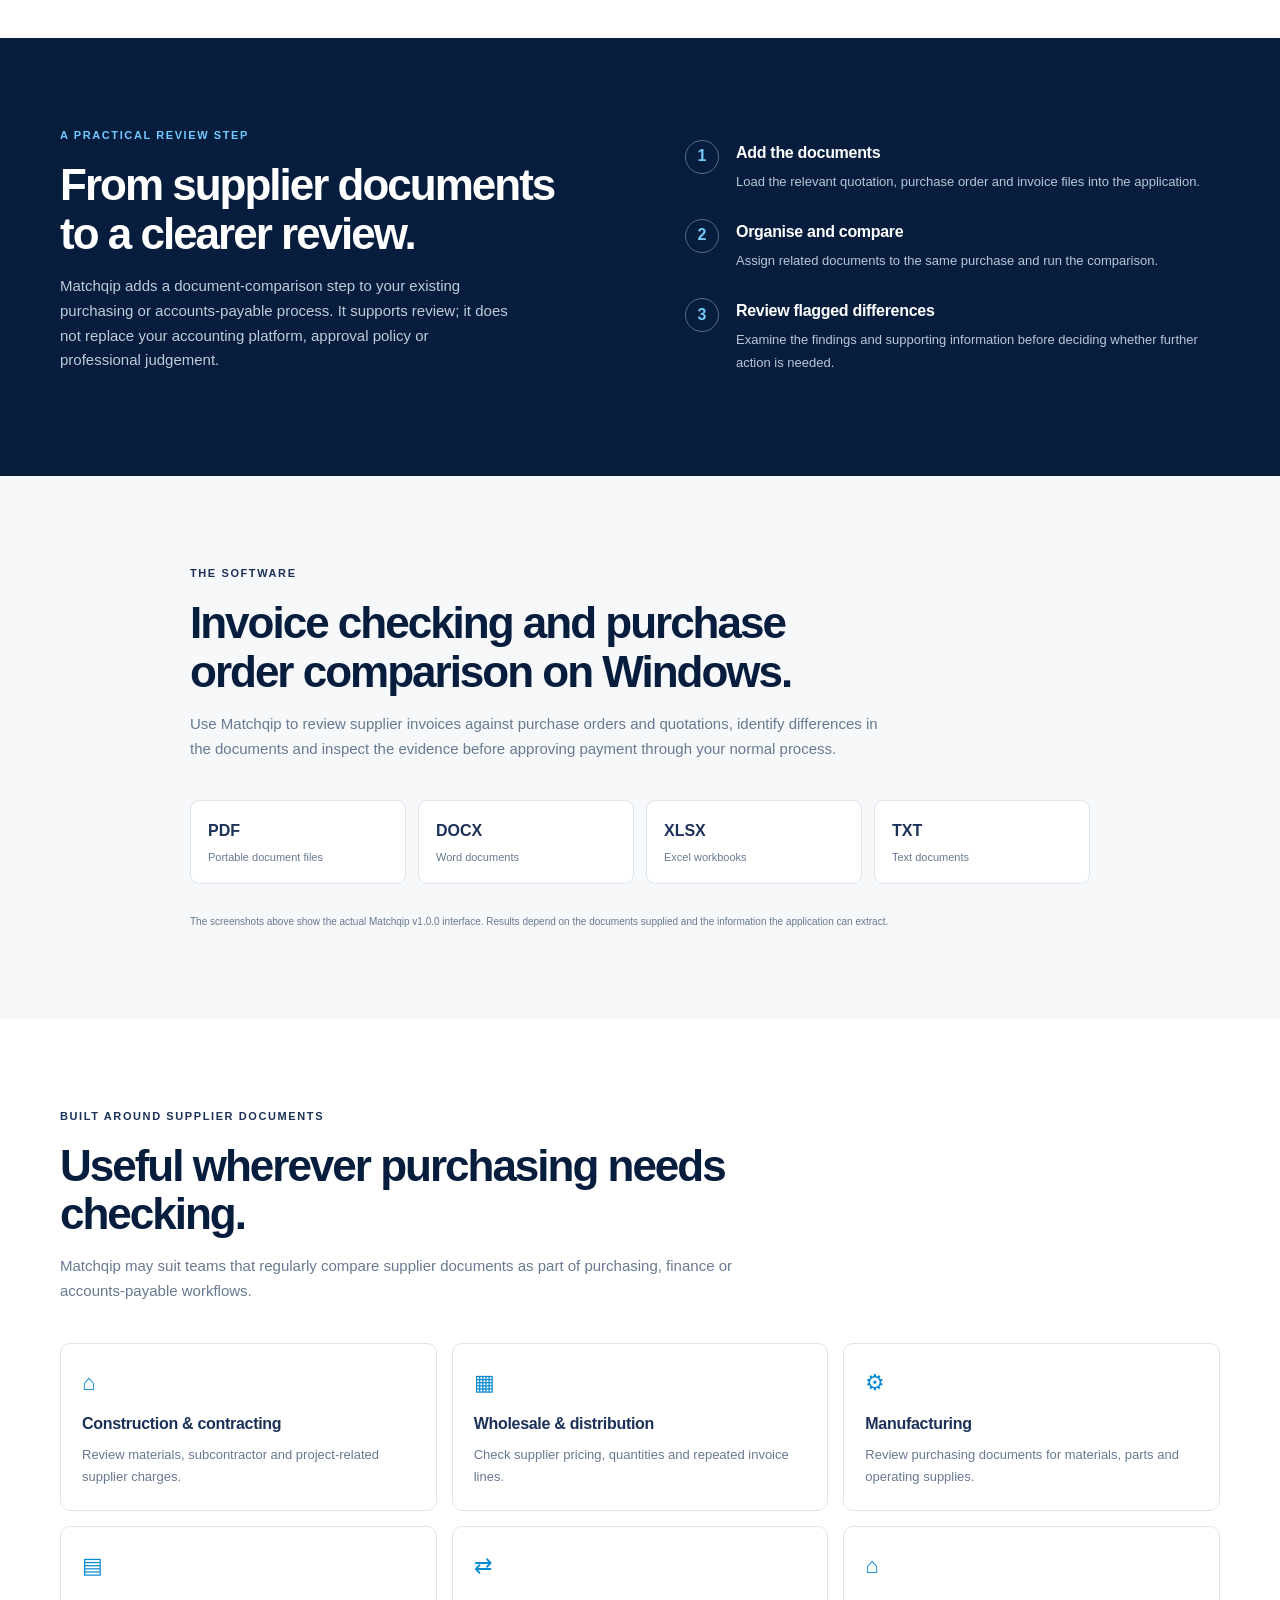
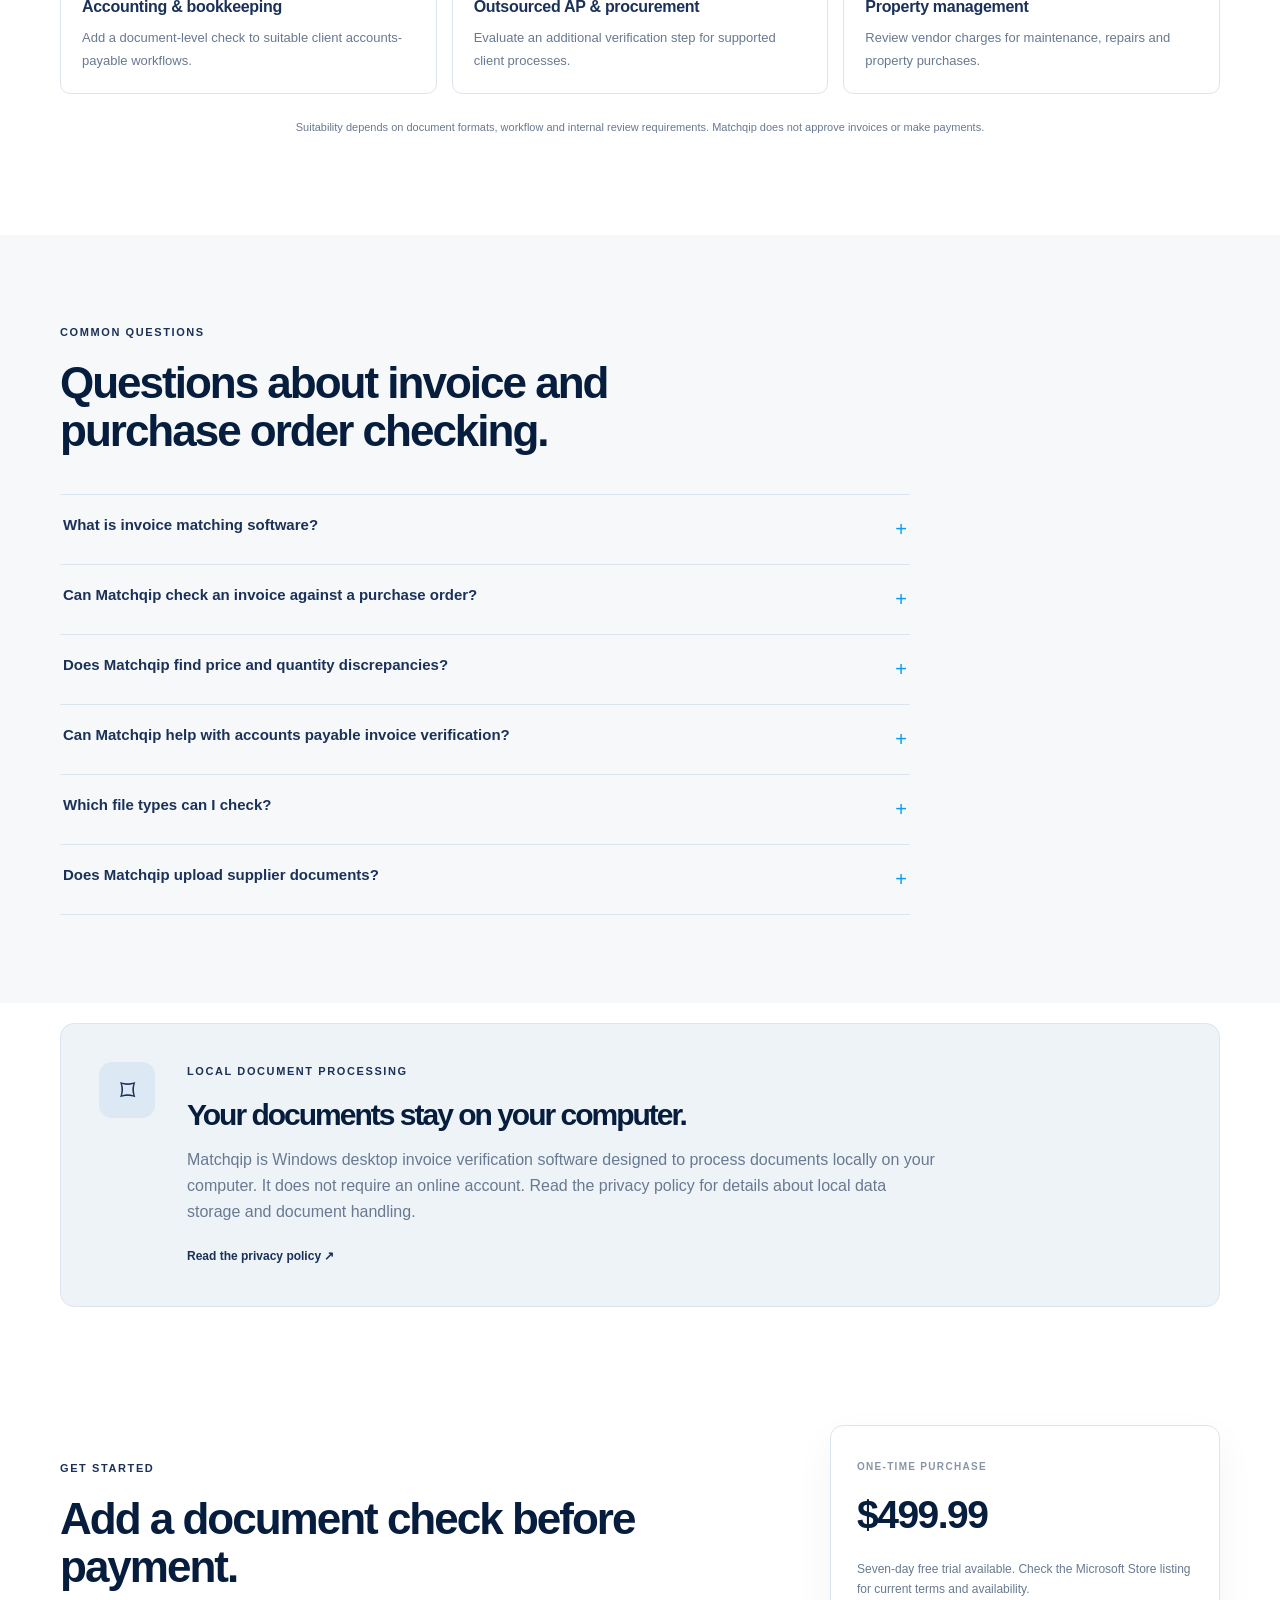
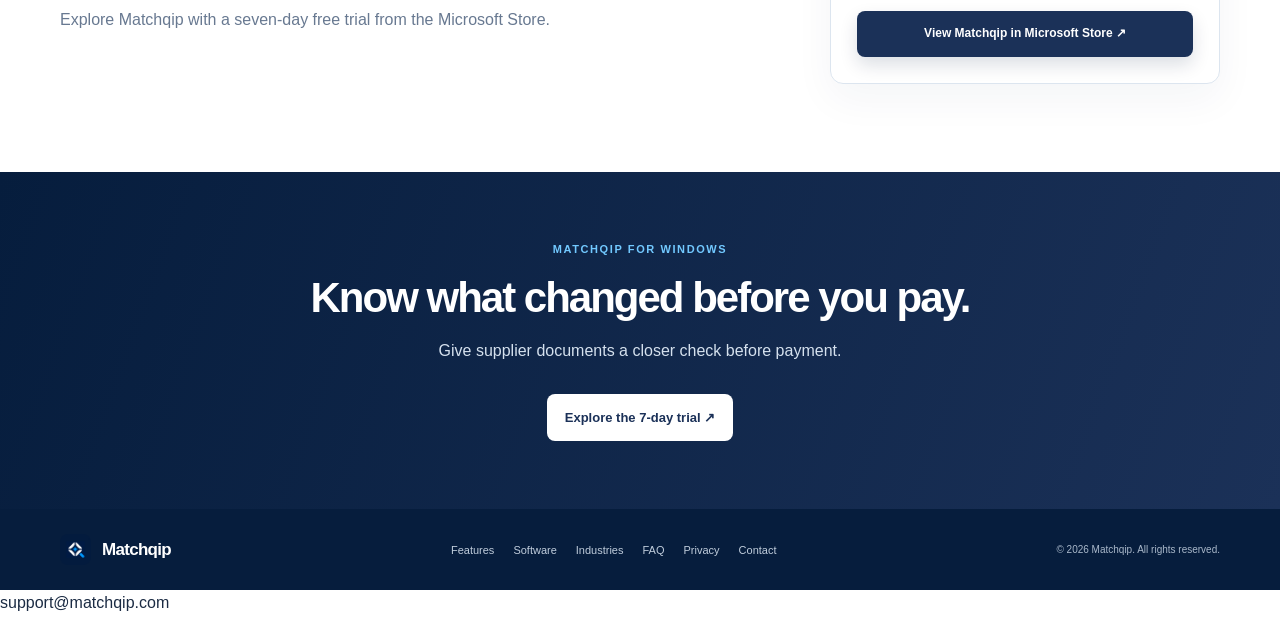
==== commit 6185b038: "Update index.html" ====
--- a/index.html
+++ b/index.html
@@ -149,5 +149,7 @@
   }));
 })();
 </script>
-
+<a href="mailto:support@matchqip.com">
+  support@matchqip.com
+</a>
 </body></html>
